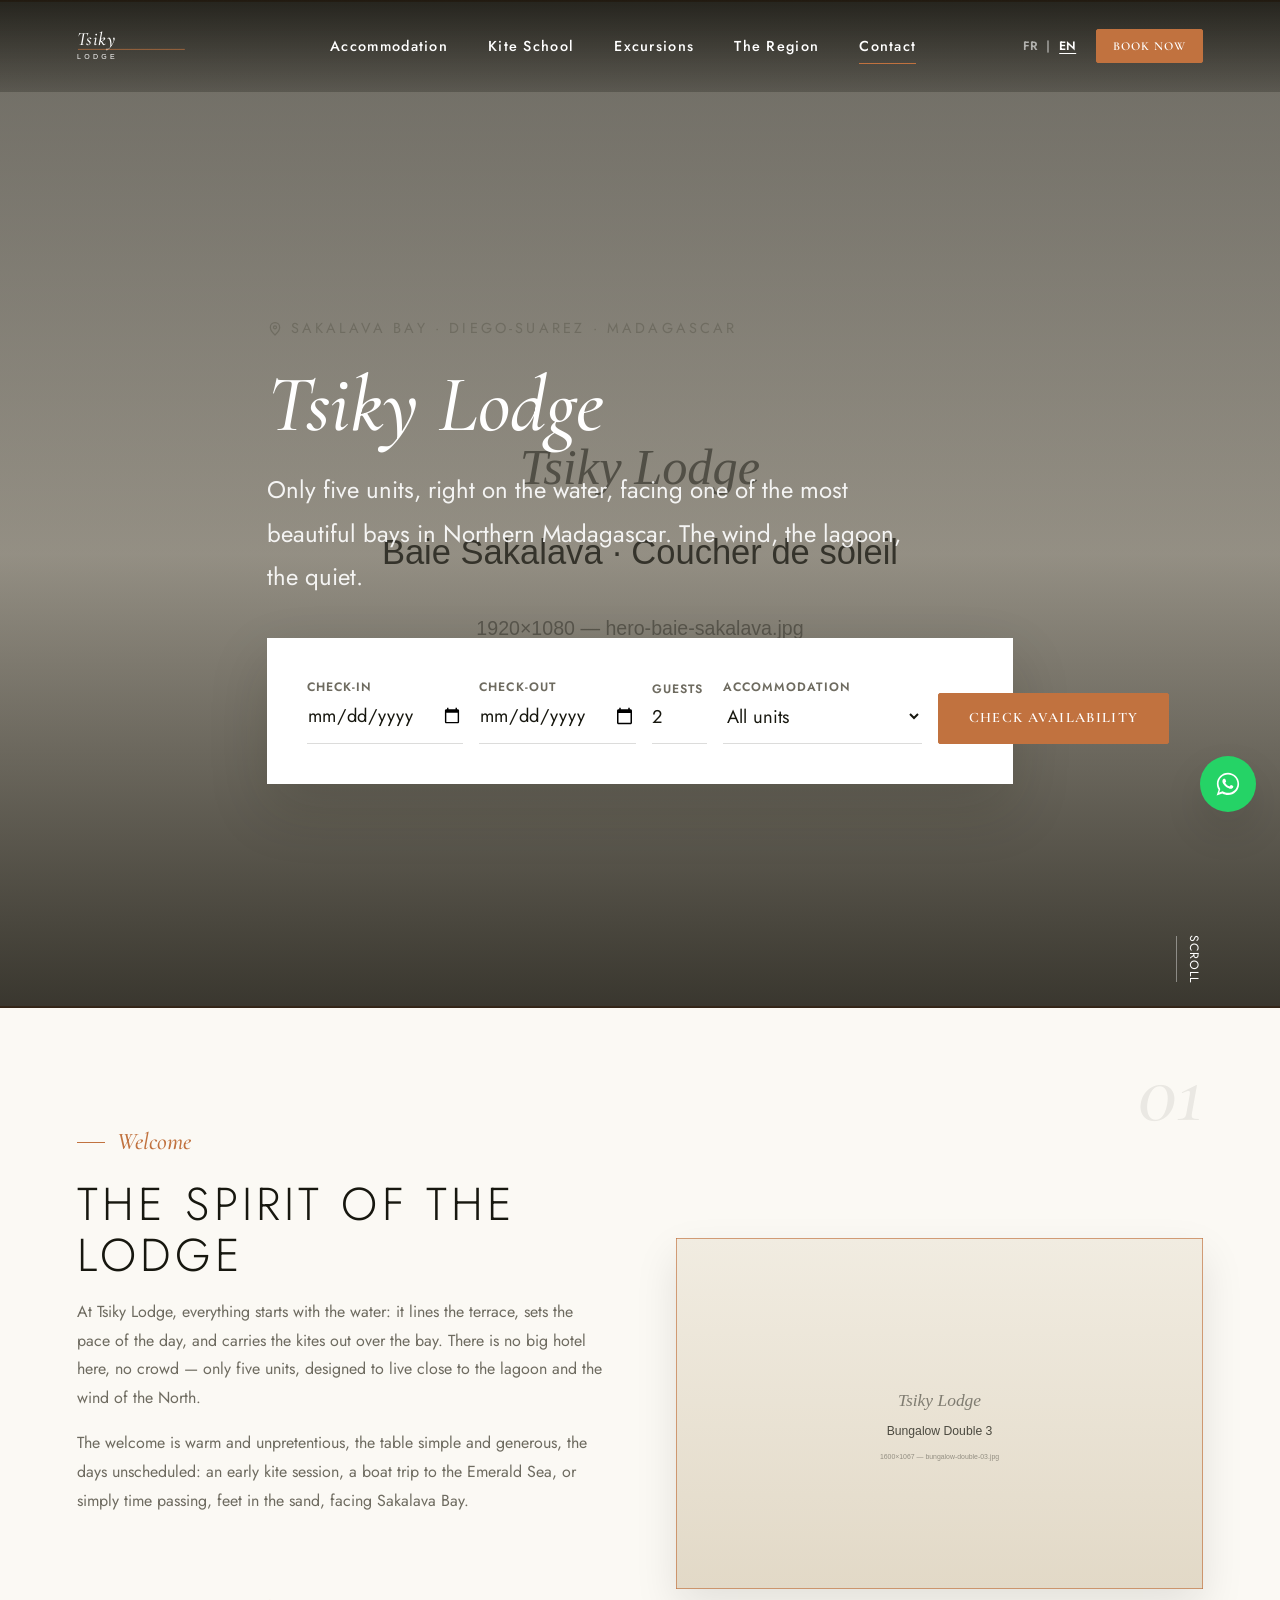
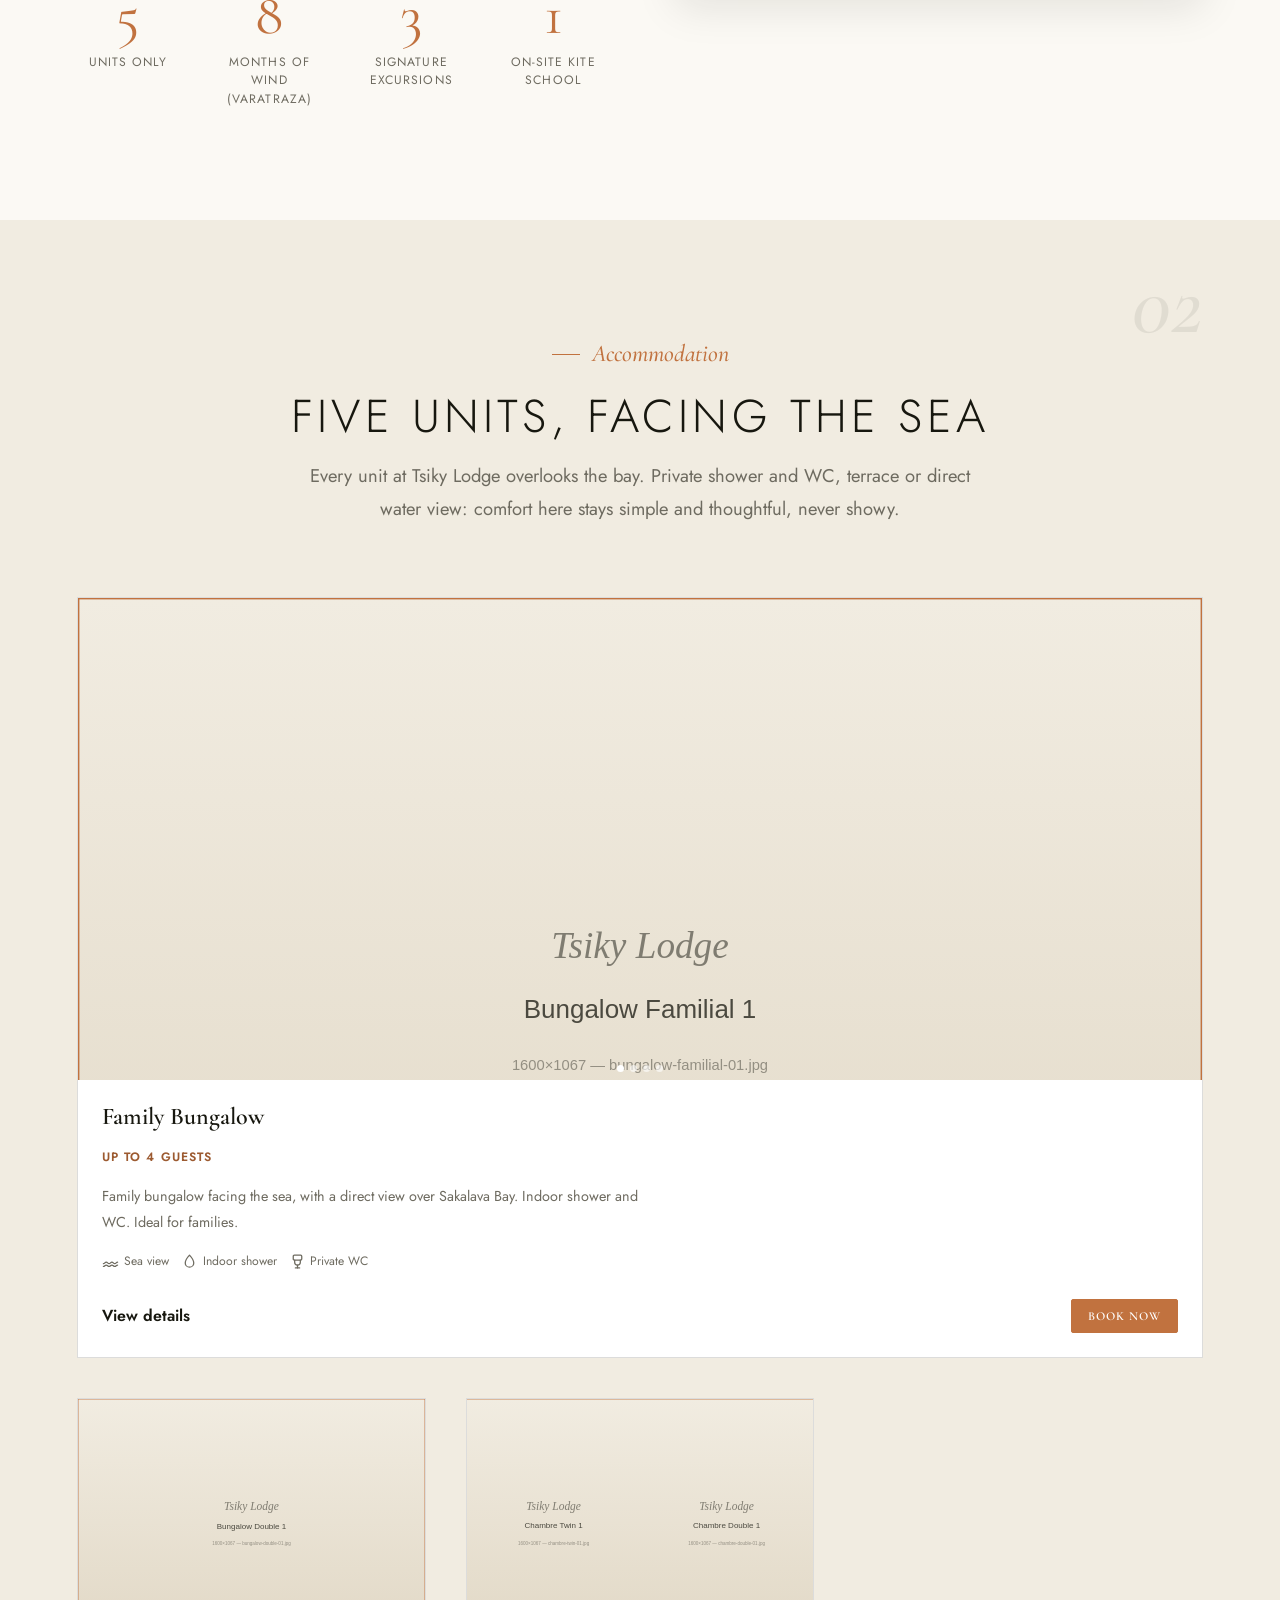
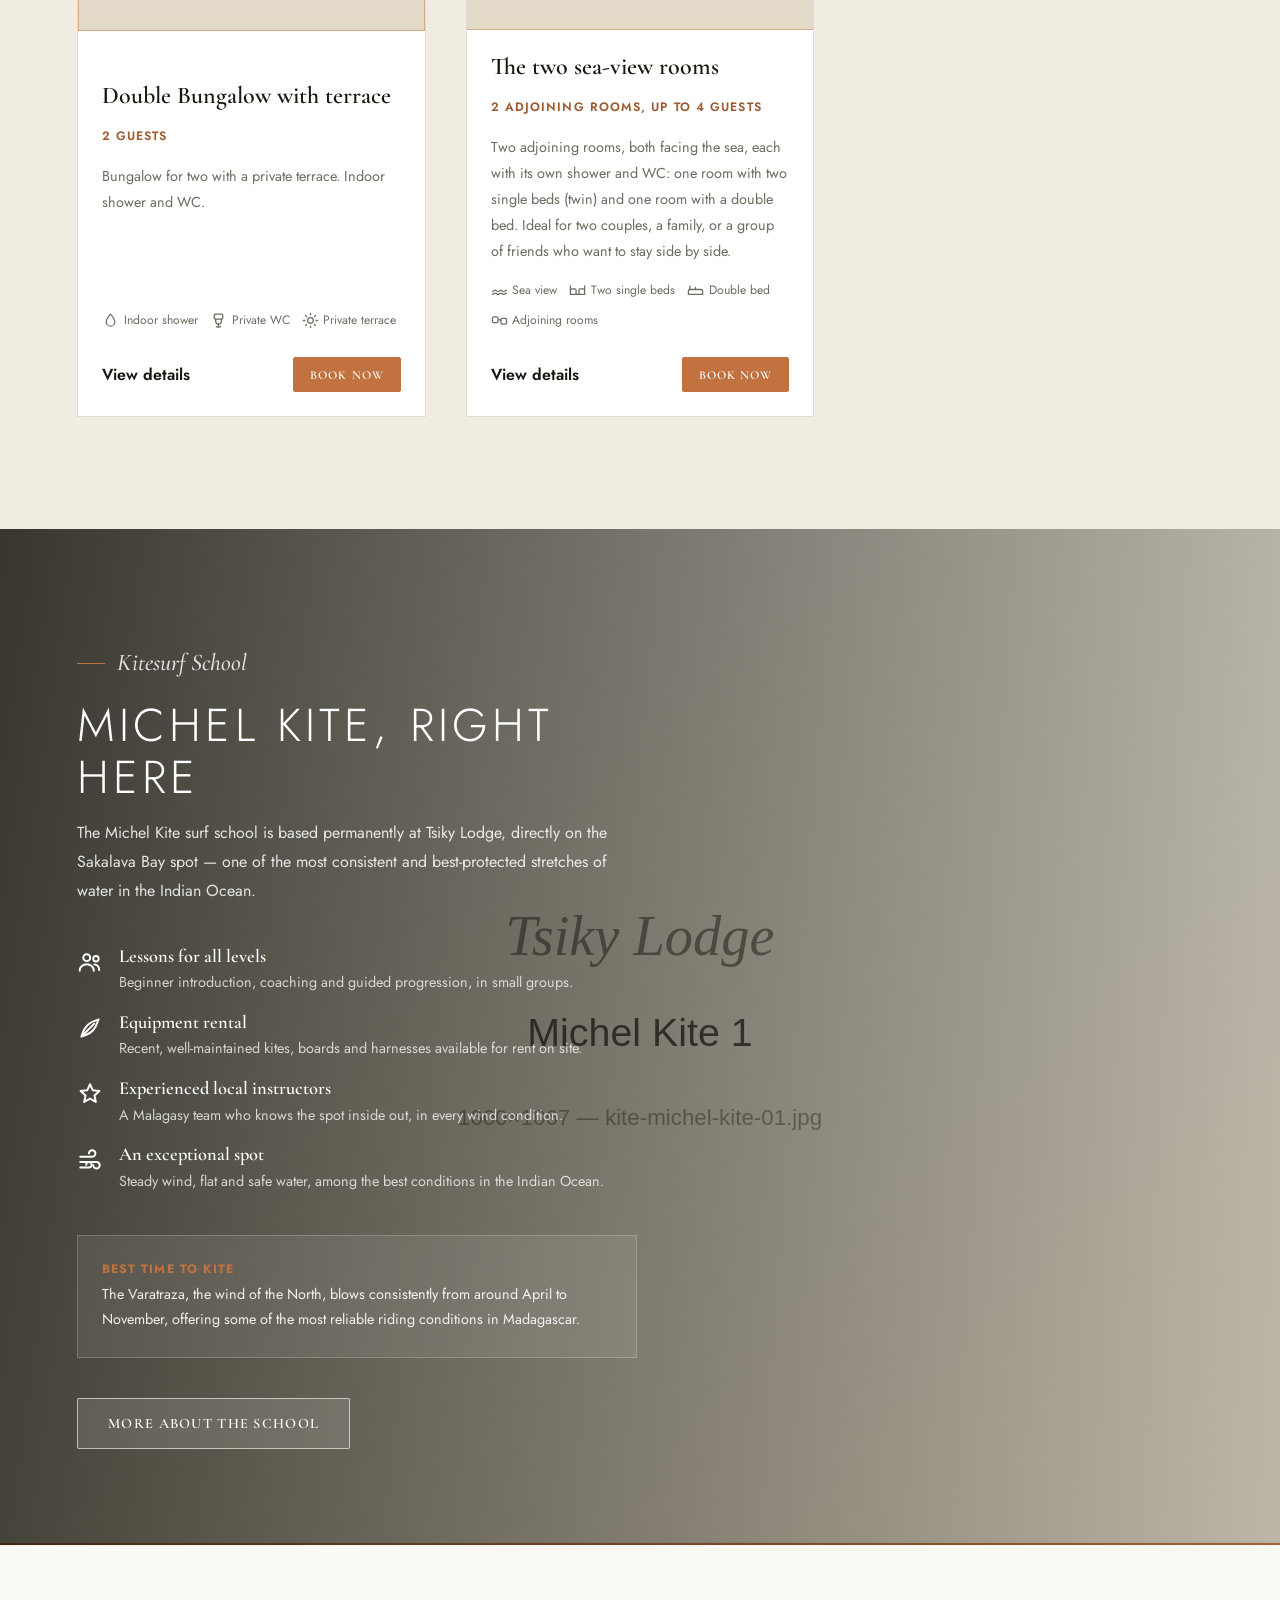
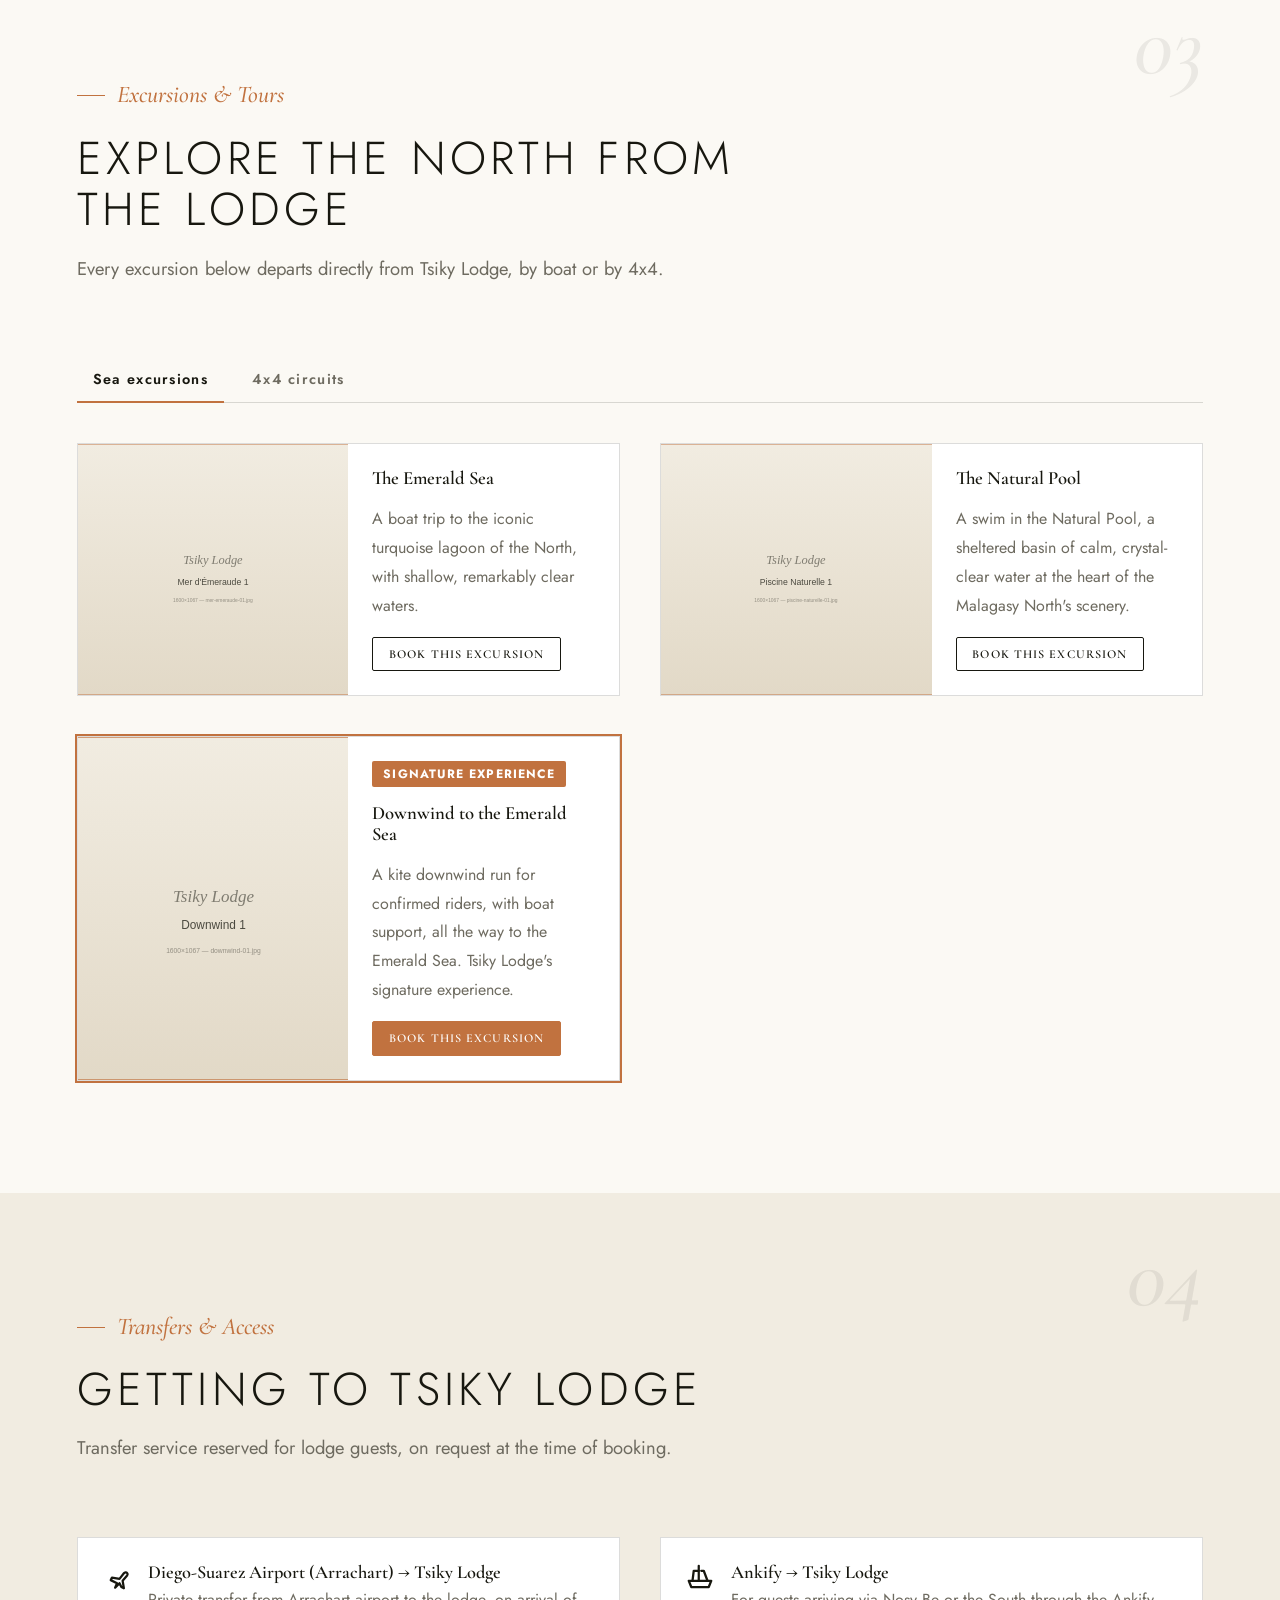
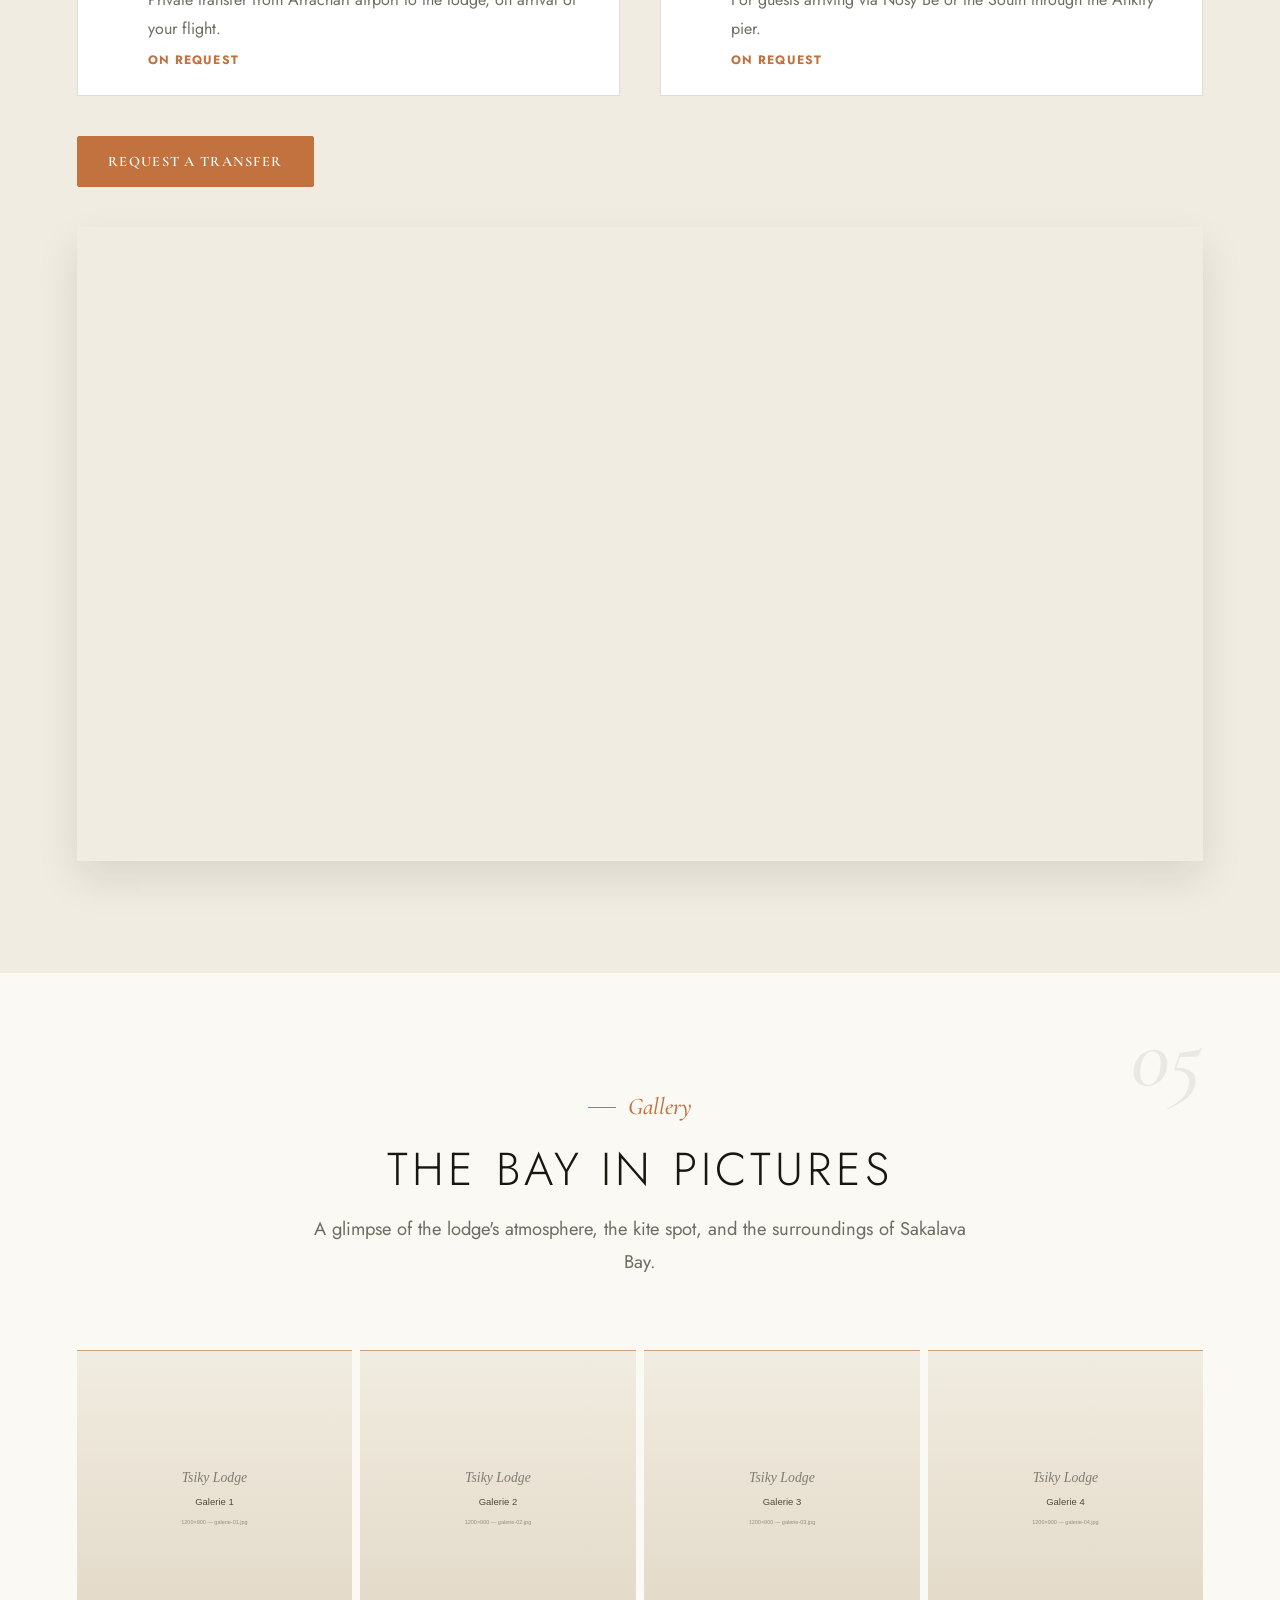
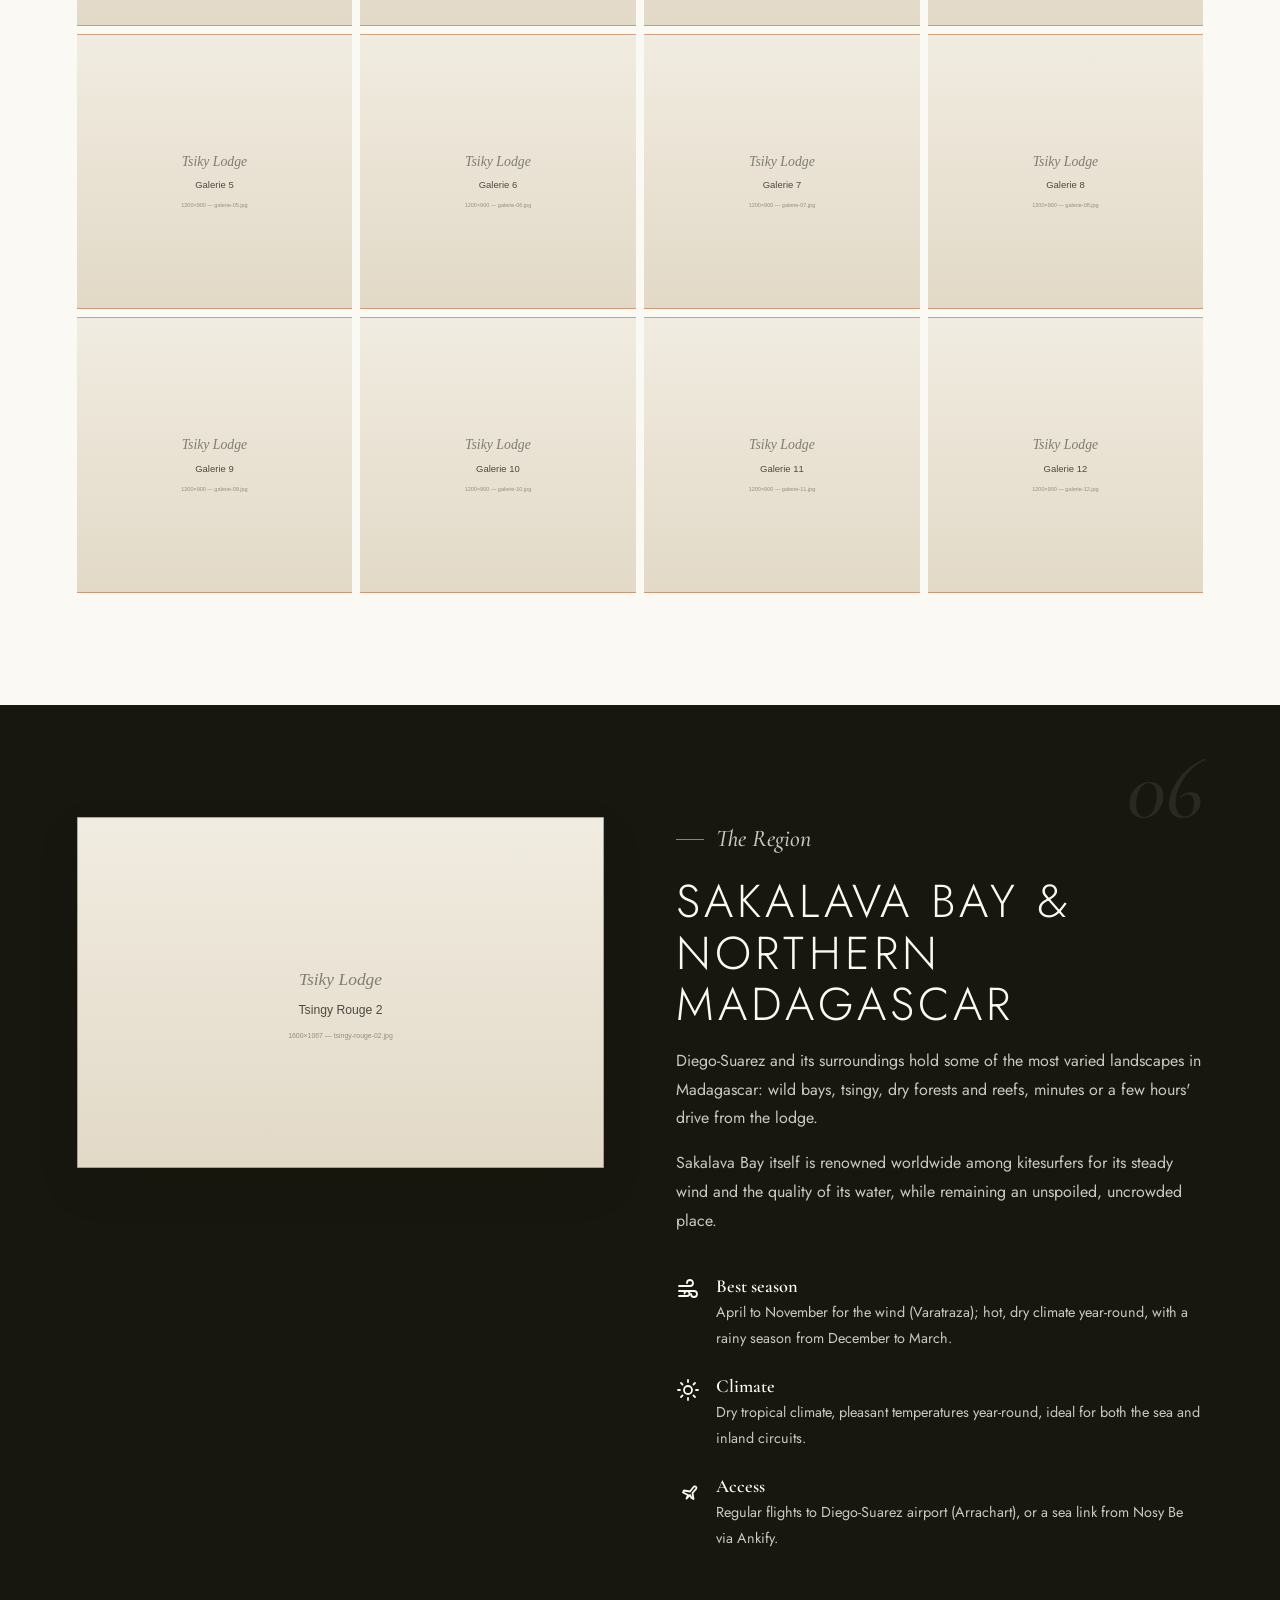
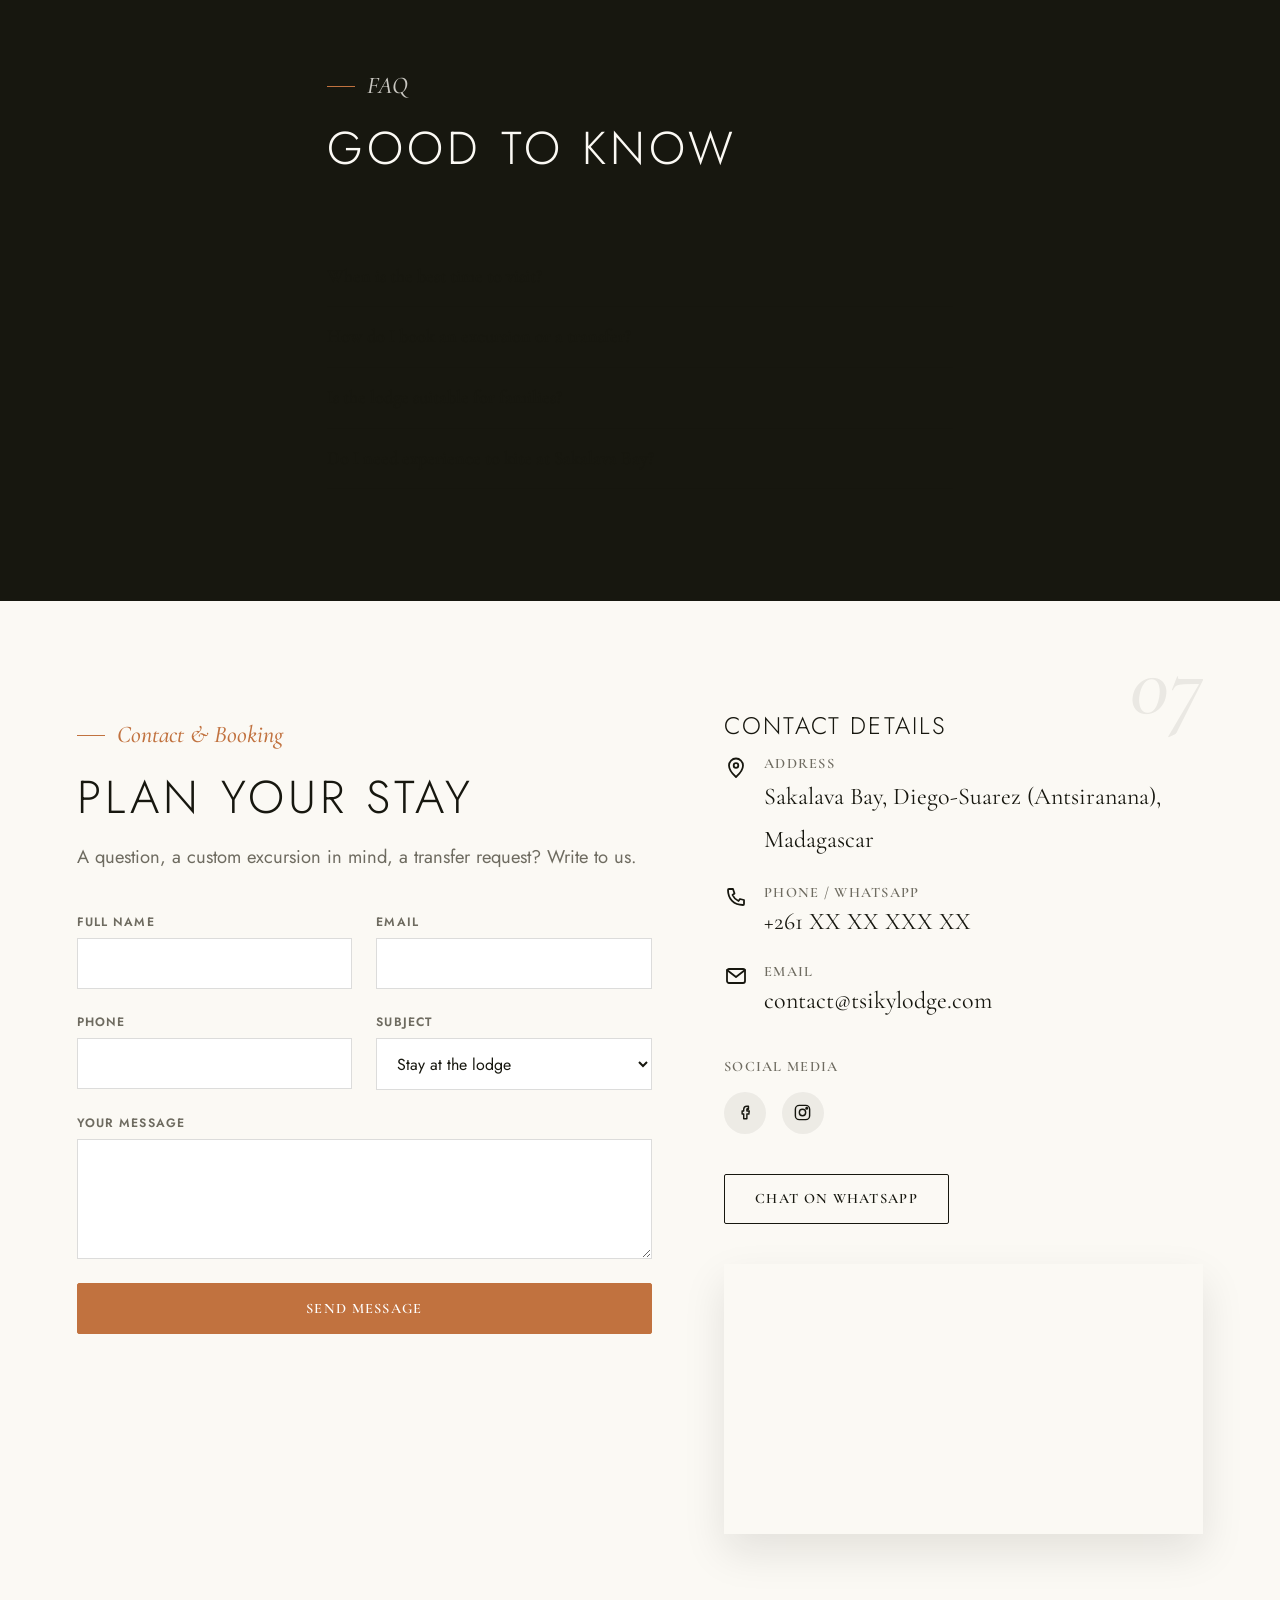
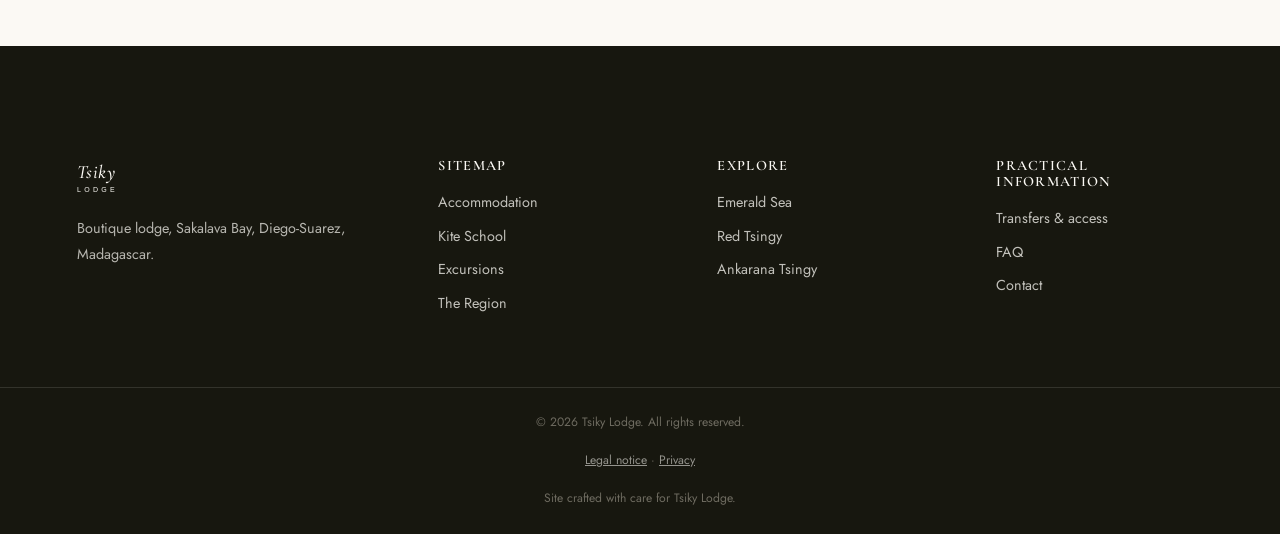
==== index.html @ 4156f008 "feat: site vitrine complet Tsiky Lodge (FR/EN) Site one-page + pages de détail (hébergements, école " ====
<!DOCTYPE html>
<html lang="fr">
<head>
<meta charset="UTF-8">
<meta name="viewport" content="width=device-width, initial-scale=1.0">
<title data-i18n="meta.title.home">Tsiky Lodge — Lodge de charme, Baie Sakalava, Diego-Suarez</title>
<meta name="description" content="Tsiky Lodge, 5 unités seulement, pieds dans l'eau face à la Baie Sakalava, Diego-Suarez." data-i18n-attr="content:meta.description.home">
<link rel="canonical" href="https://www.tsikylodge.com/index.html">
<link rel="alternate" hreflang="fr" href="https://www.tsikylodge.com/index.html">
<link rel="alternate" hreflang="en" href="https://www.tsikylodge.com/index.html">
<link rel="alternate" hreflang="x-default" href="https://www.tsikylodge.com/index.html">

<!-- Open Graph -->
<meta property="og:type" content="website">
<meta property="og:site_name" content="Tsiky Lodge">
<meta property="og:title" content="Tsiky Lodge — Baie Sakalava, Diego-Suarez" data-i18n-attr="content:meta.title.home">
<meta property="og:description" content="5 unités seulement, pieds dans l'eau, face à la Baie Sakalava." data-i18n-attr="content:meta.description.home">
<meta property="og:image" content="https://www.tsikylodge.com/assets/img/og-image.svg">
<meta property="og:url" content="https://www.tsikylodge.com/index.html">
<meta property="og:locale" content="fr_FR">
<meta property="og:locale:alternate" content="en_US">

<!-- Twitter Card -->
<meta name="twitter:card" content="summary_large_image">
<meta name="twitter:title" content="Tsiky Lodge — Baie Sakalava, Diego-Suarez" data-i18n-attr="content:meta.title.home">
<meta name="twitter:description" content="5 unités seulement, pieds dans l'eau, face à la Baie Sakalava." data-i18n-attr="content:meta.description.home">
<meta name="twitter:image" content="https://www.tsikylodge.com/assets/img/og-image.svg">

<link rel="icon" href="assets/img/logo-tsiky-lodge.svg" type="image/svg+xml">

<link rel="preconnect" href="https://fonts.googleapis.com">
<link rel="preconnect" href="https://fonts.gstatic.com" crossorigin>
<link href="https://fonts.googleapis.com/css2?family=Cormorant+Garamond:ital,wght@0,500;0,600;1,500;1,600https://fonts.googleapis.com/css2?family=Cormorant+Garamond:wght@500;600;700&family=Jost:wght@400;500;600&display=swapfamily=Jost:wght@300;400;500;600https://fonts.googleapis.com/css2?family=Cormorant+Garamond:wght@500;600;700&family=Jost:wght@400;500;600&display=swapdisplay=swap" rel="stylesheet">

<link rel="stylesheet" href="css/reset.css">
<link rel="stylesheet" href="css/variables.css">
<link rel="stylesheet" href="css/main.css">
<link rel="stylesheet" href="css/responsive.css">

<script type="application/ld+json">
{
  "@context": "https://schema.org",
  "@graph": [
    {
      "@type": ["Hotel", "LodgingBusiness"],
      "name": "Tsiky Lodge",
      "description": "Lodge de charme de 5 unités, pieds dans l'eau, face à la Baie Sakalava, Diego-Suarez, Nord de Madagascar.",
      "image": "https://www.tsikylodge.com/assets/img/hero-baie-sakalava.svg",
      "url": "https://www.tsikylodge.com/",
      "telephone": "+261-XX-XX-XXX-XX",
      "priceRange": "€€",
      "address": {
        "@type": "PostalAddress",
        "streetAddress": "Baie Sakalava",
        "addressLocality": "Diego-Suarez (Antsiranana)",
        "addressCountry": "MG"
      },
      "geo": {
        "@type": "GeoCoordinates",
        "latitude": -12.42,
        "longitude": 49.37
      },
      "amenityFeature": [
        { "@type": "LocationFeatureSpecification", "name": "Vue mer directe" },
        { "@type": "LocationFeatureSpecification", "name": "École de kitesurf sur place" },
        { "@type": "LocationFeatureSpecification", "name": "Douche et WC privatifs" },
        { "@type": "LocationFeatureSpecification", "name": "Excursions en mer et circuits 4x4" }
      ],
      "numberOfRooms": 5
    },
    {
      "@type": "TouristAttraction",
      "name": "La Mer d'Émeraude",
      "description": "Lagon turquoise emblématique du Nord de Madagascar, accessible en excursion bateau depuis Tsiky Lodge.",
      "touristType": "Kitesurfers, familles, aventuriers"
    },
    {
      "@type": "TouristAttraction",
      "name": "Le Tsingy Rouge",
      "description": "Formations rocheuses de latérite au Nord de Madagascar, accessible en circuit 4x4 depuis Tsiky Lodge."
    },
    {
      "@type": "TouristAttraction",
      "name": "Les Tsingy de l'Ankarana",
      "description": "Massif karstique et forêts sèches du Nord de Madagascar, accessible en circuit 4x4 depuis Tsiky Lodge."
    }
  ]
}
</script>
</head>
<body>
<a class="skip-link" href="#main-content" data-i18n="nav.skip">Aller au contenu principal</a>

<!-- ============ Sprite d'icônes SVG (réutilisé via <use>) ============ -->
<svg style="display:none" aria-hidden="true">
  <symbol id="icon-pin" viewBox="0 0 24 24" fill="none" stroke="currentColor" stroke-width="1.8" stroke-linecap="round" stroke-linejoin="round"><path d="M12 21s-7-6.2-7-11.5A7 7 0 0 1 19 9.5C19 14.8 12 21 12 21z"/><circle cx="12" cy="9.5" r="2.3"/></symbol>
  <symbol id="icon-wave" viewBox="0 0 24 24" fill="none" stroke="currentColor" stroke-width="1.8" stroke-linecap="round" stroke-linejoin="round"><path d="M2 15c2 0 2-2 4-2s2 2 4 2 2-2 4-2 2 2 4 2 2-2 4-2"/><path d="M2 19c2 0 2-2 4-2s2 2 4 2 2-2 4-2 2 2 4 2 2-2 4-2"/></symbol>
  <symbol id="icon-droplet" viewBox="0 0 24 24" fill="none" stroke="currentColor" stroke-width="1.8" stroke-linecap="round" stroke-linejoin="round"><path d="M12 3s6 6.5 6 11a6 6 0 0 1-12 0c0-4.5 6-11 6-11z"/></symbol>
  <symbol id="icon-wc" viewBox="0 0 24 24" fill="none" stroke="currentColor" stroke-width="1.8" stroke-linecap="round" stroke-linejoin="round"><rect x="6" y="3" width="12" height="7" rx="1.5"/><path d="M8 10v3a4 4 0 0 0 8 0v-3"/><path d="M12 17v4"/><path d="M9 21h6"/></symbol>
  <symbol id="icon-sun" viewBox="0 0 24 24" fill="none" stroke="currentColor" stroke-width="1.8" stroke-linecap="round" stroke-linejoin="round"><circle cx="12" cy="12" r="4"/><path d="M12 2v2M12 20v2M4 12H2M22 12h-2M5 5l1.5 1.5M17.5 17.5L19 19M19 5l-1.5 1.5M6.5 17.5L5 19"/></symbol>
  <symbol id="icon-bed-twin" viewBox="0 0 24 24" fill="none" stroke="currentColor" stroke-width="1.8" stroke-linecap="round" stroke-linejoin="round"><path d="M2 19v-6a2 2 0 0 1 2-2h4a2 2 0 0 1 2 2v6"/><path d="M14 19v-6a2 2 0 0 1 2-2h4a2 2 0 0 1 2 2v6"/><path d="M2 19h20M2 13V7M22 13V7"/></symbol>
  <symbol id="icon-bed-double" viewBox="0 0 24 24" fill="none" stroke="currentColor" stroke-width="1.8" stroke-linecap="round" stroke-linejoin="round"><path d="M2 19v-5a2 2 0 0 1 2-2h16a2 2 0 0 1 2 2v5"/><path d="M4 12V7M2 19h20M12 12V9"/></symbol>
  <symbol id="icon-link" viewBox="0 0 24 24" fill="none" stroke="currentColor" stroke-width="1.8" stroke-linecap="round" stroke-linejoin="round"><rect x="2" y="7" width="8" height="8" rx="2"/><rect x="14" y="9" width="8" height="8" rx="2"/><path d="M10 11h4"/></symbol>
  <symbol id="icon-wind" viewBox="0 0 24 24" fill="none" stroke="currentColor" stroke-width="1.8" stroke-linecap="round" stroke-linejoin="round"><path d="M3 8h11a3 3 0 1 0-3-3"/><path d="M3 13h15a3 3 0 1 1-3 3"/><path d="M3 18h8a2.5 2.5 0 1 0-2.5-2.5"/></symbol>
  <symbol id="icon-board" viewBox="0 0 24 24" fill="none" stroke="currentColor" stroke-width="1.8" stroke-linecap="round" stroke-linejoin="round"><path d="M4 20c4-14 12-14 16-16-2 4-2 12-16 16z"/><path d="M6 18l10-10"/></symbol>
  <symbol id="icon-users" viewBox="0 0 24 24" fill="none" stroke="currentColor" stroke-width="1.8" stroke-linecap="round" stroke-linejoin="round"><circle cx="9" cy="8" r="3.2"/><path d="M2.5 20c0-3.5 3-6 6.5-6s6.5 2.5 6.5 6"/><circle cx="17.5" cy="9" r="2.5"/><path d="M16 14.2c2.6.4 4.5 2.4 4.5 5.3"/></symbol>
  <symbol id="icon-star" viewBox="0 0 24 24" fill="none" stroke="currentColor" stroke-width="1.8" stroke-linejoin="round"><path d="M12 3l2.6 5.6 6.1.6-4.6 4.2 1.3 6-5.4-3.1-5.4 3.1 1.3-6-4.6-4.2 6.1-.6z"/></symbol>
  <symbol id="icon-boat" viewBox="0 0 24 24" fill="none" stroke="currentColor" stroke-width="1.8" stroke-linecap="round" stroke-linejoin="round"><path d="M3 15h18l-2 5H5z"/><path d="M6 15l1-8h4v8M13 7h2l3 8"/><path d="M11 3v4"/></symbol>
  <symbol id="icon-car" viewBox="0 0 24 24" fill="none" stroke="currentColor" stroke-width="1.8" stroke-linecap="round" stroke-linejoin="round"><path d="M3 16V12l2.5-5h13L21 12v4"/><path d="M3 16h18v3a1 1 0 0 1-1 1h-2a1 1 0 0 1-1-1v-1H7v1a1 1 0 0 1-1 1H4a1 1 0 0 1-1-1z"/><circle cx="7.5" cy="16" r="1.5"/><circle cx="16.5" cy="16" r="1.5"/></symbol>
  <symbol id="icon-plane" viewBox="0 0 24 24" fill="none" stroke="currentColor" stroke-width="1.8" stroke-linecap="round" stroke-linejoin="round"><path d="M10.5 20.5L12 17l-5-2.5 1-2 6 1 3.5-4.5c.6-.8 2-.9 2.6-.2.5.5.5 1.3 0 2L16.5 15l1 6-2-1-1.5-3-2.5 2.5z"/></symbol>
  <symbol id="icon-calendar" viewBox="0 0 24 24" fill="none" stroke="currentColor" stroke-width="1.8" stroke-linecap="round" stroke-linejoin="round"><rect x="3" y="5" width="18" height="16" rx="2"/><path d="M3 10h18M8 3v4M16 3v4"/></symbol>
  <symbol id="icon-facebook" viewBox="0 0 24 24" fill="none" stroke="currentColor" stroke-width="1.8" stroke-linecap="round" stroke-linejoin="round"><path d="M15 8h2V4h-2a4 4 0 0 0-4 4v2H9v4h2v6h4v-6h2.5l.5-4H15V8a1 1 0 0 1 1-1z"/></symbol>
  <symbol id="icon-instagram" viewBox="0 0 24 24" fill="none" stroke="currentColor" stroke-width="1.8" stroke-linecap="round" stroke-linejoin="round"><rect x="3" y="3" width="18" height="18" rx="5"/><circle cx="12" cy="12" r="4"/><circle cx="17.3" cy="6.7" r="1"/></symbol>
  <symbol id="icon-mail" viewBox="0 0 24 24" fill="none" stroke="currentColor" stroke-width="1.8" stroke-linecap="round" stroke-linejoin="round"><rect x="3" y="5" width="18" height="14" rx="2"/><path d="M3 6l9 7 9-7"/></symbol>
  <symbol id="icon-phone" viewBox="0 0 24 24" fill="none" stroke="currentColor" stroke-width="1.8" stroke-linecap="round" stroke-linejoin="round"><path d="M5 4h4l1.5 4.5-2 1.5a12 12 0 0 0 6 6l1.5-2L20 15v4a1 1 0 0 1-1 1C10 20 4 14 4 5a1 1 0 0 1 1-1z"/></symbol>
  <symbol id="icon-chevron-left" viewBox="0 0 24 24" fill="none" stroke="currentColor" stroke-width="2" stroke-linecap="round" stroke-linejoin="round"><path d="M15 5l-7 7 7 7"/></symbol>
  <symbol id="icon-chevron-right" viewBox="0 0 24 24" fill="none" stroke="currentColor" stroke-width="2" stroke-linecap="round" stroke-linejoin="round"><path d="M9 5l7 7-7 7"/></symbol>
  <symbol id="icon-close" viewBox="0 0 24 24" fill="none" stroke="currentColor" stroke-width="2" stroke-linecap="round" stroke-linejoin="round"><path d="M6 6l12 12M18 6L6 18"/></symbol>
  <symbol id="icon-whatsapp" viewBox="0 0 32 32"><path d="M16 3C9 3 3.3 8.7 3.3 15.6c0 2.6.7 5 2 7.1L3 29l6.5-2.2c2 1.1 4.2 1.7 6.5 1.7 7 0 12.7-5.7 12.7-12.6C28.7 8.7 23 3 16 3zm0 23.1c-2 0-4-.5-5.7-1.6l-.4-.2-4 1.3 1.3-3.9-.3-.4a10.4 10.4 0 0 1-1.7-5.7C5.2 9.8 10 5 16 5s10.8 4.8 10.8 10.6S22 26.1 16 26.1zm5.9-7.9c-.3-.2-1.9-.9-2.2-1s-.5-.2-.7.2-.8 1-1 1.2-.4.2-.7.1a8.7 8.7 0 0 1-2.6-1.6 9.6 9.6 0 0 1-1.8-2.2c-.2-.3 0-.5.1-.6l.5-.6.3-.5c.1-.2 0-.4 0-.5s-.7-1.7-1-2.3-.5-.5-.7-.5h-.6c-.2 0-.5.1-.8.4a3.5 3.5 0 0 0-1.1 2.6c0 1.5 1.1 3 1.2 3.2s2.2 3.4 5.3 4.6c.7.3 1.3.5 1.7.6.7.2 1.4.2 1.9.1.6-.1 1.9-.8 2.1-1.5s.3-1.4.2-1.5-.3-.2-.6-.3z"/></symbol>
</svg>

<!-- ============ Header ============ -->
<header class="site-header site-header--transparent" data-transparent-hero>
  <div class="container">
    <a href="index.html" class="logo" aria-label="Tsiky Lodge — accueil">
      <svg viewBox="0 0 320 90" role="img" aria-hidden="true"><text x="0" y="42" font-family="'Cormorant Garamond', Georgia, serif" font-size="40" letter-spacing="1" fill="#fff" font-weight="500" font-style="italic">Tsiky</text><text x="0" y="72" font-family="Arial, sans-serif" font-size="15" letter-spacing="7" fill="#C1723F">LODGE</text><line x1="2" y1="52" x2="230" y2="52" stroke="#C1723F" stroke-width="1.5"/></svg>
    </a>

    <nav class="main-nav" aria-label="Navigation principale">
      <ul class="nav-list">
        <li><a class="nav-link" href="#hebergements" data-i18n="nav.accommodations">Hébergements</a></li>
        <li><a class="nav-link" href="#kite" data-i18n="nav.kite">École de kite</a></li>
        <li><a class="nav-link" href="#excursions" data-i18n="nav.excursions">Excursions</a></li>
        <li><a class="nav-link" href="#region" data-i18n="nav.region">La région</a></li>
        <li><a class="nav-link" href="#contact" data-i18n="nav.contact">Contact</a></li>
      </ul>
    </nav>

    <div class="header-actions">
      <div class="lang-switch" role="group" aria-label="Choisir la langue" data-i18n-attr="aria-label:nav.langSwitchLabel">
        <button type="button" data-lang="fr" aria-pressed="true" data-i18n="nav.lang.fr">FR</button>
        <span class="lang-divider" aria-hidden="true">|</span>
        <button type="button" data-lang="en" aria-pressed="false" data-i18n="nav.lang.en">EN</button>
      </div>
      <a class="btn btn-primary btn-sm" href="#hebergements" data-i18n="nav.book">Réserver</a>
      <button class="menu-toggle" aria-expanded="false" aria-controls="mobile-menu" aria-label="Ouvrir le menu" data-i18n-attr="aria-label:nav.openMenu">
        <span></span><span></span><span></span>
      </button>
    </div>
  </div>
</header>

<!-- ============ Menu mobile plein écran ============ -->
<div class="mobile-menu" id="mobile-menu">
  <div class="mobile-menu-top">
    <a href="index.html" class="logo" aria-label="Tsiky Lodge — accueil">
      <svg viewBox="0 0 320 90" role="img" aria-hidden="true"><text x="0" y="42" font-family="'Cormorant Garamond', Georgia, serif" font-size="40" letter-spacing="1" fill="#fff" font-weight="500" font-style="italic">Tsiky</text><text x="0" y="72" font-family="Arial, sans-serif" font-size="15" letter-spacing="7" fill="#C1723F">LODGE</text></svg>
    </a>
    <button class="mobile-menu-close" aria-label="Fermer le menu" data-i18n-attr="aria-label:nav.closeMenu"></button>
  </div>
  <ul class="mobile-nav-list">
    <li><a href="#hebergements" data-i18n="nav.accommodations">Hébergements</a></li>
    <li><a href="#kite" data-i18n="nav.kite">École de kite</a></li>
    <li><a href="#excursions" data-i18n="nav.excursions">Excursions</a></li>
    <li><a href="#region" data-i18n="nav.region">La région</a></li>
    <li><a href="#contact" data-i18n="nav.contact">Contact</a></li>
  </ul>
  <div class="mobile-menu-footer">
    <div class="mobile-lang-switch" role="group" aria-label="Choisir la langue">
      <button type="button" data-lang="fr" aria-pressed="true" data-i18n="nav.lang.fr">FR</button>
      <button type="button" data-lang="en" aria-pressed="false" data-i18n="nav.lang.en">EN</button>
    </div>
    <a class="btn btn-primary" href="#hebergements" data-i18n="nav.book">Réserver</a>
  </div>
</div>

<main id="main-content">

  <!-- ============ 1. Hero ============ -->
  <section class="hero">
    <div class="hero-media">
      <img src="assets/img/hero-baie-sakalava.svg" alt="La Baie Sakalava au coucher du soleil" data-i18n-attr="alt:hero.eyebrow" width="1920" height="1080" fetchpriority="high">
    </div>
    <div class="container hero-content">
      <p class="hero-eyebrow"><svg width="16" height="16" aria-hidden="true"><use href="#icon-pin"></use></svg><span data-i18n="hero.eyebrow">Baie Sakalava · Diego-Suarez · Madagascar</span></p>
      <h1 class="hero-title" data-i18n="hero.title">Tsiky Lodge</h1>
      <p class="hero-subtitle" data-i18n="hero.subtitle">Cinq unités seulement, les pieds dans l'eau, face à l'une des plus belles baies du Nord de Madagascar.</p>

      <form class="booking-bar" data-booking-form aria-label="Barre de réservation">
        <div>
          <div class="booking-field">
            <label for="bk-checkin" data-i18n="booking.checkin">Arrivée</label>
            <input type="date" id="bk-checkin" name="checkin" required>
          </div>
        </div>
        <div>
          <div class="booking-field">
            <label for="bk-checkout" data-i18n="booking.checkout">Départ</label>
            <input type="date" id="bk-checkout" name="checkout" required>
          </div>
        </div>
        <div>
          <div class="booking-field">
            <label for="bk-guests" data-i18n="booking.guests">Voyageurs</label>
            <input type="number" id="bk-guests" name="adults" min="1" max="10" value="2" data-i18n-attr="placeholder:booking.guests.placeholder">
          </div>
        </div>
        <div>
          <div class="booking-field">
            <label for="bk-room" data-i18n="booking.room">Hébergement</label>
            <select id="bk-room" name="room">
              <option value="any" data-i18n="booking.room.any">Toutes les unités</option>
              <option value="familial" data-i18n="booking.room.familial">Bungalow Familial</option>
              <option value="double" data-i18n="booking.room.double">Bungalow Double</option>
              <option value="twin" data-i18n="booking.room.twin">Chambre Twin face à la mer</option>
              <option value="double-sea" data-i18n="booking.room.doubleSea">Chambre Double face à la mer</option>
            </select>
          </div>
        </div>
        <button type="submit" class="btn btn-primary btn-block" data-i18n="booking.submit">Vérifier les disponibilités</button>
      </form>
    </div>
    <div class="hero-scroll-indicator" aria-hidden="true">
      <span data-i18n="hero.scroll">Défiler</span>
      <span class="scroll-line"></span>
    </div>
  </section>

  <!-- ============ 2. Introduction ============ -->
  <section id="intro" aria-labelledby="intro-title">
    <span class="section-number" aria-hidden="true">01</span>
    <div class="container intro-grid">
      <div data-reveal>
        <p class="section-kicker" data-i18n="intro.kicker">Bienvenue</p>
        <h2 class="section-title" id="intro-title" data-i18n="intro.title">L'esprit du lodge</h2>
        <p data-i18n="intro.text1">À Tsiky Lodge, tout commence par l'eau…</p>
        <p data-i18n="intro.text2" style="margin-top: var(--space-sm);">L'accueil est chaleureux et sans façon…</p>

        <div class="stats-row">
          <div class="stat-item" data-reveal>
            <span class="stat-number" data-count-to="5">0</span>
            <span class="stat-label" data-i18n="intro.stat1.label">Unités seulement</span>
          </div>
          <div class="stat-item" data-reveal>
            <span class="stat-number" data-count-to="8">0</span>
            <span class="stat-label" data-i18n="intro.stat2.label">Mois de vent</span>
          </div>
          <div class="stat-item" data-reveal>
            <span class="stat-number" data-count-to="3">0</span>
            <span class="stat-label" data-i18n="intro.stat3.label">Excursions signature</span>
          </div>
          <div class="stat-item" data-reveal>
            <span class="stat-number" data-count-to="1">0</span>
            <span class="stat-label" data-i18n="intro.stat4.label">École de kite sur place</span>
          </div>
        </div>
      </div>
      <div class="intro-media" data-reveal>
        <img src="assets/img/bungalow-double-03.svg" loading="lazy" width="1600" height="1067" alt="Terrasse du lodge face à la Baie Sakalava" data-i18n-attr="alt:intro.imageAlt">
      </div>
    </div>
  </section>

  <!-- ============ 3. Hébergements ============ -->
  <section id="hebergements" class="section-alt" aria-labelledby="accom-title">
    <span class="section-number" aria-hidden="true">02</span>
    <div class="container">
      <div class="section-head section-head--center" data-reveal>
        <p class="section-kicker" data-i18n="accom.kicker">Hébergements</p>
        <h2 class="section-title" id="accom-title" data-i18n="accom.title">Cinq unités, face à la mer</h2>
        <p class="section-lede" style="margin-inline:auto" data-i18n="accom.lede">Chaque hébergement du Tsiky Lodge donne sur la baie.</p>
      </div>

      <div class="accommodation-grid">
        <!-- Bungalow Familial -->
        <article class="accom-card accom-card--feature" data-reveal>
          <div class="accom-card__media" data-carousel>
            <div data-carousel-track>
              <img src="assets/img/bungalow-familial-01.svg" loading="lazy" width="1600" height="1067" alt="Bungalow Familial, vue sur la Baie Sakalava" data-i18n-attr="alt:accom.familial.alt1">
              <img src="assets/img/bungalow-familial-02.svg" loading="lazy" width="1600" height="1067" alt="Intérieur du Bungalow Familial" data-i18n-attr="alt:accom.familial.alt2">
              <img src="assets/img/bungalow-familial-03.svg" loading="lazy" width="1600" height="1067" alt="Salle de douche du Bungalow Familial" data-i18n-attr="alt:accom.familial.alt3">
              <img src="assets/img/bungalow-familial-04.svg" loading="lazy" width="1600" height="1067" alt="Terrasse du Bungalow Familial au coucher du soleil" data-i18n-attr="alt:accom.familial.alt4">
            </div>
            <button class="carousel-nav carousel-nav--prev" aria-label="Photo précédente"><svg width="18" height="18" aria-hidden="true"><use href="#icon-chevron-left"></use></svg></button>
            <button class="carousel-nav carousel-nav--next" aria-label="Photo suivante"><svg width="18" height="18" aria-hidden="true"><use href="#icon-chevron-right"></use></svg></button>
            <div class="carousel-dots"></div>
          </div>
          <div class="accom-card__body">
            <h3 class="accom-card__title" data-i18n="accom.familial.name">Bungalow Familial</h3>
            <p class="accom-card__capacity" data-i18n="accom.familial.capacity">Jusqu'à 4 personnes</p>
            <p class="accom-card__desc" data-i18n="accom.familial.desc">Bungalow familial situé face à la mer…</p>
            <div class="amenity-list">
              <span class="amenity"><svg aria-hidden="true"><use href="#icon-wave"></use></svg><span data-i18n="amenity.seaView">Vue mer</span></span>
              <span class="amenity"><svg aria-hidden="true"><use href="#icon-droplet"></use></svg><span data-i18n="amenity.indoorShower">Douche intérieure</span></span>
              <span class="amenity"><svg aria-hidden="true"><use href="#icon-wc"></use></svg><span data-i18n="amenity.privateWc">WC privatif</span></span>
            </div>
            <div class="accom-card__footer">
              <a href="hebergements.html#familial" class="link-underline" data-i18n="accom.viewBtn">Voir le détail</a>
              <button class="btn btn-primary btn-sm" data-book-room="familial" data-i18n="accom.bookBtn">Réserver</button>
            </div>
          </div>
        </article>

        <!-- Bungalow Double -->
        <article class="accom-card" data-reveal>
          <div class="accom-card__media" data-carousel>
            <div data-carousel-track>
              <img src="assets/img/bungalow-double-01.svg" loading="lazy" width="1600" height="1067" alt="Bungalow Double et sa terrasse privative" data-i18n-attr="alt:accom.double.alt1">
              <img src="assets/img/bungalow-double-02.svg" loading="lazy" width="1600" height="1067" alt="Chambre du Bungalow Double" data-i18n-attr="alt:accom.double.alt2">
              <img src="assets/img/bungalow-double-03.svg" loading="lazy" width="1600" height="1067" alt="Terrasse privative du Bungalow Double" data-i18n-attr="alt:accom.double.alt3">
              <img src="assets/img/bungalow-double-04.svg" loading="lazy" width="1600" height="1067" alt="Vue depuis le Bungalow Double" data-i18n-attr="alt:accom.double.alt4">
            </div>
            <button class="carousel-nav carousel-nav--prev" aria-label="Photo précédente"><svg width="18" height="18" aria-hidden="true"><use href="#icon-chevron-left"></use></svg></button>
            <button class="carousel-nav carousel-nav--next" aria-label="Photo suivante"><svg width="18" height="18" aria-hidden="true"><use href="#icon-chevron-right"></use></svg></button>
            <div class="carousel-dots"></div>
          </div>
          <div class="accom-card__body">
            <h3 class="accom-card__title" data-i18n="accom.double.name">Bungalow Double avec terrasse</h3>
            <p class="accom-card__capacity" data-i18n="accom.double.capacity">2 personnes</p>
            <p class="accom-card__desc" data-i18n="accom.double.desc">Bungalow pour deux personnes avec terrasse privative.</p>
            <div class="amenity-list">
              <span class="amenity"><svg aria-hidden="true"><use href="#icon-droplet"></use></svg><span data-i18n="amenity.indoorShower">Douche intérieure</span></span>
              <span class="amenity"><svg aria-hidden="true"><use href="#icon-wc"></use></svg><span data-i18n="amenity.privateWc">WC privatif</span></span>
              <span class="amenity"><svg aria-hidden="true"><use href="#icon-sun"></use></svg><span data-i18n="amenity.terrace">Terrasse privative</span></span>
            </div>
            <div class="accom-card__footer">
              <a href="hebergements.html#double" class="link-underline" data-i18n="accom.viewBtn">Voir le détail</a>
              <button class="btn btn-primary btn-sm" data-book-room="double" data-i18n="accom.bookBtn">Réserver</button>
            </div>
          </div>
        </article>

        <!-- Deux chambres face à la mer -->
        <article class="accom-card accom-card--twin" data-reveal>
          <div class="accom-card__media">
            <img src="assets/img/chambre-twin-01.svg" loading="lazy" alt="Chambre Twin face à la mer, deux lits séparés" data-i18n-attr="alt:accom.twin.alt1">
            <img src="assets/img/chambre-double-01.svg" loading="lazy" alt="Chambre Double face à la mer, lit double" data-i18n-attr="alt:accom.double2.alt1">
          </div>
          <div class="accom-card__body">
            <h3 class="accom-card__title" data-i18n="accom.twindouble.name">Les deux chambres face à la mer</h3>
            <p class="accom-card__capacity" data-i18n="accom.twindouble.capacity">2 chambres voisines, jusqu'à 4 personnes</p>
            <p class="accom-card__desc" data-i18n="accom.twindouble.desc">Deux chambres côte à côte, toutes deux face à la mer…</p>
            <div class="amenity-list">
              <span class="amenity"><svg aria-hidden="true"><use href="#icon-wave"></use></svg><span data-i18n="amenity.seaView">Vue mer</span></span>
              <span class="amenity"><svg aria-hidden="true"><use href="#icon-bed-twin"></use></svg><span data-i18n="amenity.twinBeds">Deux lits séparés</span></span>
              <span class="amenity"><svg aria-hidden="true"><use href="#icon-bed-double"></use></svg><span data-i18n="amenity.doubleBed">Lit double</span></span>
              <span class="amenity"><svg aria-hidden="true"><use href="#icon-link"></use></svg><span data-i18n="amenity.adjoining">Chambres voisines</span></span>
            </div>
            <div class="accom-card__footer">
              <a href="hebergements.html#twin-double" class="link-underline" data-i18n="accom.viewBtn">Voir le détail</a>
              <button class="btn btn-primary btn-sm" data-book-room="twin" data-i18n="accom.bookBtn">Réserver</button>
            </div>
          </div>
        </article>
      </div>
    </div>
  </section>

  <!-- ============ 4. Michel Kite ============ -->
  <section id="kite" class="kite-section" aria-labelledby="kite-title">
    <div class="kite-bg" data-parallax="0.2">
      <img src="assets/img/kite-michel-kite-01.svg" loading="lazy" width="1600" height="1067" alt="Kitesurfeur sur la Baie Sakalava au coucher du soleil" data-i18n-attr="alt:kite.imageAlt">
    </div>
    <div class="container">
      <div class="kite-content" data-reveal>
        <p class="section-kicker" data-i18n="kite.kicker">École de kitesurf</p>
        <h2 class="section-title" id="kite-title" data-i18n="kite.title">Michel Kite, sur place</h2>
        <p data-i18n="kite.text">L'école de kitesurf Michel Kite est installée à demeure au Tsiky Lodge…</p>

        <div class="kite-features">
          <div class="kite-feature">
            <svg width="26" height="26" aria-hidden="true"><use href="#icon-users"></use></svg>
            <div><h3 data-i18n="kite.feature1.title">Cours pour tous niveaux</h3><p data-i18n="kite.feature1.text">Initiation débutant, perfectionnement…</p></div>
          </div>
          <div class="kite-feature">
            <svg width="26" height="26" aria-hidden="true"><use href="#icon-board"></use></svg>
            <div><h3 data-i18n="kite.feature2.title">Location de matériel</h3><p data-i18n="kite.feature2.text">Kites, planches et harnais récents…</p></div>
          </div>
          <div class="kite-feature">
            <svg width="26" height="26" aria-hidden="true"><use href="#icon-star"></use></svg>
            <div><h3 data-i18n="kite.feature3.title">Moniteurs locaux expérimentés</h3><p data-i18n="kite.feature3.text">Une équipe malgache qui connaît le spot par cœur…</p></div>
          </div>
          <div class="kite-feature">
            <svg width="26" height="26" aria-hidden="true"><use href="#icon-wind"></use></svg>
            <div><h3 data-i18n="kite.feature4.title">Un spot d'exception</h3><p data-i18n="kite.feature4.text">Vent régulier, plan d'eau plat et sécurisé…</p></div>
          </div>
        </div>

        <div class="wind-season-box">
          <strong data-i18n="kite.season.label">Meilleure période pour kiter</strong>
          <p data-i18n="kite.season.text">Le vent du Nord (Varatraza) souffle de façon régulière d'avril à novembre environ…</p>
        </div>

        <a href="kite.html" class="btn btn-ghost-light" data-i18n="kite.cta">En savoir plus sur l'école</a>
      </div>
    </div>
  </section>

  <!-- ============ 5/6. Excursions & circuits 4x4 ============ -->
  <section id="excursions" aria-labelledby="excursions-title">
    <span class="section-number" aria-hidden="true">03</span>
    <div class="container">
      <div class="section-head" data-reveal>
        <p class="section-kicker" data-i18n="excursions.kicker">Excursions & circuits</p>
        <h2 class="section-title" id="excursions-title" data-i18n="excursions.title">Explorer le Nord depuis le lodge</h2>
        <p class="section-lede" data-i18n="excursions.lede">Toutes les excursions ci-dessous partent directement du Tsiky Lodge.</p>
      </div>

      <div data-tabs data-reveal>
        <div class="tabs" role="tablist" aria-label="Catégories d'excursions">
          <button class="tab-btn" role="tab" id="tab-sea" aria-selected="true" aria-controls="panel-sea" tabindex="0" data-i18n="excursions.tab.sea">Excursions en mer</button>
          <button class="tab-btn" role="tab" id="tab-4x4" aria-selected="false" aria-controls="panel-4x4" tabindex="-1" data-i18n="excursions.tab.4x4">Circuits 4x4</button>
        </div>

        <div class="tab-panel is-active" id="panel-sea" role="tabpanel" aria-labelledby="tab-sea">
          <div class="excursion-grid">
            <article class="excursion-card" data-reveal>
              <div class="excursion-card__media">
                <img src="assets/img/mer-emeraude-01.svg" loading="lazy" width="1600" height="1067" alt="Lagon turquoise de la Mer d'Émeraude vu du bateau" data-i18n-attr="alt:excursion.emeraude.alt">
              </div>
              <div class="excursion-card__body">
                <h3 data-i18n="excursion.emeraude.title">La Mer d'Émeraude</h3>
                <p data-i18n="excursion.emeraude.desc">Sortie en mer vers le lagon turquoise emblématique du Nord.</p>
                <button class="btn btn-outline btn-sm" data-book-generic style="align-self:flex-start" data-i18n="excursion.bookBtn">Réserver cette excursion</button>
              </div>
            </article>

            <article class="excursion-card" data-reveal>
              <div class="excursion-card__media">
                <img src="assets/img/piscine-naturelle-01.svg" loading="lazy" width="1600" height="1067" alt="Baignade dans la Piscine Naturelle" data-i18n-attr="alt:excursion.piscine.alt">
              </div>
              <div class="excursion-card__body">
                <h3 data-i18n="excursion.piscine.title">La Piscine Naturelle</h3>
                <p data-i18n="excursion.piscine.desc">Baignade dans la piscine naturelle.</p>
                <button class="btn btn-outline btn-sm" data-book-generic style="align-self:flex-start" data-i18n="excursion.bookBtn">Réserver cette excursion</button>
              </div>
            </article>

            <article class="excursion-card excursion-card--signature" data-reveal>
              <div class="excursion-card__media">
                <img src="assets/img/downwind-01.svg" loading="lazy" width="1600" height="1067" alt="Rider en downwind kite vers la Mer d'Émeraude" data-i18n-attr="alt:excursion.downwind.alt">
              </div>
              <div class="excursion-card__body">
                <span class="badge-signature" data-i18n="excursion.downwind.badge">Expérience signature</span>
                <h3 data-i18n="excursion.downwind.title">Downwind jusqu'à la Mer d'Émeraude</h3>
                <p data-i18n="excursion.downwind.desc">Navigation downwind en kite pour les riders confirmés…</p>
                <button class="btn btn-primary btn-sm" data-book-generic style="align-self:flex-start" data-i18n="excursion.bookBtn">Réserver cette excursion</button>
              </div>
            </article>
          </div>
        </div>

        <div class="tab-panel" id="panel-4x4" role="tabpanel" aria-labelledby="tab-4x4">
          <div class="circuit-grid">
            <article class="circuit-card" data-reveal>
              <img src="assets/img/trois-baies-01.svg" loading="lazy" width="1600" height="1067" alt="Vue aérienne des Trois Baies du Nord de Madagascar" data-i18n-attr="alt:circuit.troisbaies.alt">
              <div class="circuit-card__body">
                <h3 data-i18n="circuit.troisbaies.title">Les Trois Baies</h3>
                <p data-i18n="circuit.troisbaies.desc">Baie des Dunes, Baie des Pigeons et Baie Sakalava.</p>
                <button class="btn btn-outline btn-sm btn-ghost-light" data-book-generic data-i18n="excursion.bookBtn">Réserver cette excursion</button>
              </div>
            </article>
            <article class="circuit-card" data-reveal>
              <img src="assets/img/tsingy-rouge-01.svg" loading="lazy" width="1600" height="1067" alt="Formations rocheuses du Tsingy Rouge" data-i18n-attr="alt:circuit.tsingyrouge.alt">
              <div class="circuit-card__body">
                <h3 data-i18n="circuit.tsingyrouge.title">Le Tsingy Rouge</h3>
                <p data-i18n="circuit.tsingyrouge.desc">Formations rocheuses de latérite sculptées par l'érosion.</p>
                <button class="btn btn-outline btn-sm btn-ghost-light" data-book-generic data-i18n="excursion.bookBtn">Réserver cette excursion</button>
              </div>
            </article>
            <article class="circuit-card" data-reveal>
              <img src="assets/img/tsingy-ankarana-01.svg" loading="lazy" width="1600" height="1067" alt="Massif karstique des Tsingy de l'Ankarana" data-i18n-attr="alt:circuit.ankarana.alt">
              <div class="circuit-card__body">
                <h3 data-i18n="circuit.ankarana.title">Les Tsingy de l'Ankarana</h3>
                <p data-i18n="circuit.ankarana.desc">Le massif karstique de l'Ankarana, ses forêts sèches, ses grottes.</p>
                <button class="btn btn-outline btn-sm btn-ghost-light" data-book-generic data-i18n="excursion.bookBtn">Réserver cette excursion</button>
              </div>
            </article>
          </div>
        </div>
      </div>
    </div>
  </section>

  <!-- ============ 7. Transferts & accès ============ -->
  <section id="transferts" class="section-alt" aria-labelledby="transfer-title">
    <span class="section-number" aria-hidden="true">04</span>
    <div class="container">
      <div class="section-head" data-reveal>
        <p class="section-kicker" data-i18n="transfer.kicker">Transferts & accès</p>
        <h2 class="section-title" id="transfer-title" data-i18n="transfer.title">Rejoindre le Tsiky Lodge</h2>
        <p class="section-lede" data-i18n="transfer.lede">Service de transfert réservé aux clients du lodge.</p>
      </div>

      <div class="transfer-grid">
        <div class="transfer-card" data-reveal>
          <svg aria-hidden="true"><use href="#icon-plane"></use></svg>
          <div>
            <h3 data-i18n="transfer.airport.title">Aéroport de Diego-Suarez (Arrachart) → Tsiky Lodge</h3>
            <p data-i18n="transfer.airport.desc">Transfert privé depuis l'aéroport d'Arrachart jusqu'au lodge.</p>
            <span class="transfer-price" data-i18n="transfer.price">Sur demande</span>
          </div>
        </div>
        <div class="transfer-card" data-reveal>
          <svg aria-hidden="true"><use href="#icon-boat"></use></svg>
          <div>
            <h3 data-i18n="transfer.ankify.title">Ankify → Tsiky Lodge</h3>
            <p data-i18n="transfer.ankify.desc">Pour les clients arrivant par Nosy Be ou le Sud.</p>
            <span class="transfer-price" data-i18n="transfer.price">Sur demande</span>
          </div>
        </div>
      </div>

      <div style="margin-bottom: var(--space-lg)" data-reveal>
        <a href="#contact" class="btn btn-primary" data-i18n="transfer.requestBtn">Demander un transfert</a>
      </div>

      <div class="map-frame" data-reveal>
        <iframe title="Localisation du Tsiky Lodge, Baie Sakalava" data-i18n-attr="title:transfer.mapTitle" loading="lazy" src="https://www.openstreetmap.org/export/embed.html?bbox=49.30%2C-12.48%2C49.44%2C-12.36&layer=mapnik&marker=-12.42%2C49.37" allowfullscreen></iframe>
      </div>
    </div>
  </section>

  <!-- ============ 8. Galerie ============ -->
  <section id="galerie" aria-labelledby="gallery-title">
    <span class="section-number" aria-hidden="true">05</span>
    <div class="container">
      <div class="section-head section-head--center" data-reveal>
        <p class="section-kicker" data-i18n="gallery.kicker">Galerie</p>
        <h2 class="section-title" id="gallery-title" data-i18n="gallery.title">La baie en images</h2>
        <p class="section-lede" style="margin-inline:auto" data-i18n="gallery.lede">Un aperçu de l'ambiance du lodge et des environs.</p>
      </div>

      <div class="gallery-grid">
        <!-- 12 vignettes -->
        <div class="gallery-item" data-reveal><img src="assets/img/galerie-01.svg" loading="lazy" width="1200" height="900" alt="Photo de la galerie Tsiky Lodge 1" data-i18n-attr="alt:gallery.imageAlt"></div>
        <div class="gallery-item" data-reveal><img src="assets/img/galerie-02.svg" loading="lazy" width="1200" height="900" alt="Photo de la galerie Tsiky Lodge 2" data-i18n-attr="alt:gallery.imageAlt"></div>
        <div class="gallery-item" data-reveal><img src="assets/img/galerie-03.svg" loading="lazy" width="1200" height="900" alt="Photo de la galerie Tsiky Lodge 3" data-i18n-attr="alt:gallery.imageAlt"></div>
        <div class="gallery-item" data-reveal><img src="assets/img/galerie-04.svg" loading="lazy" width="1200" height="900" alt="Photo de la galerie Tsiky Lodge 4" data-i18n-attr="alt:gallery.imageAlt"></div>
        <div class="gallery-item" data-reveal><img src="assets/img/galerie-05.svg" loading="lazy" width="1200" height="900" alt="Photo de la galerie Tsiky Lodge 5" data-i18n-attr="alt:gallery.imageAlt"></div>
        <div class="gallery-item" data-reveal><img src="assets/img/galerie-06.svg" loading="lazy" width="1200" height="900" alt="Photo de la galerie Tsiky Lodge 6" data-i18n-attr="alt:gallery.imageAlt"></div>
        <div class="gallery-item" data-reveal><img src="assets/img/galerie-07.svg" loading="lazy" width="1200" height="900" alt="Photo de la galerie Tsiky Lodge 7" data-i18n-attr="alt:gallery.imageAlt"></div>
        <div class="gallery-item" data-reveal><img src="assets/img/galerie-08.svg" loading="lazy" width="1200" height="900" alt="Photo de la galerie Tsiky Lodge 8" data-i18n-attr="alt:gallery.imageAlt"></div>
        <div class="gallery-item" data-reveal><img src="assets/img/galerie-09.svg" loading="lazy" width="1200" height="900" alt="Photo de la galerie Tsiky Lodge 9" data-i18n-attr="alt:gallery.imageAlt"></div>
        <div class="gallery-item" data-reveal><img src="assets/img/galerie-10.svg" loading="lazy" width="1200" height="900" alt="Photo de la galerie Tsiky Lodge 10" data-i18n-attr="alt:gallery.imageAlt"></div>
        <div class="gallery-item" data-reveal><img src="assets/img/galerie-11.svg" loading="lazy" width="1200" height="900" alt="Photo de la galerie Tsiky Lodge 11" data-i18n-attr="alt:gallery.imageAlt"></div>
        <div class="gallery-item" data-reveal><img src="assets/img/galerie-12.svg" loading="lazy" width="1200" height="900" alt="Photo de la galerie Tsiky Lodge 12" data-i18n-attr="alt:gallery.imageAlt"></div>
      </div>
    </div>

    <div class="lightbox" aria-hidden="true" role="dialog" aria-modal="true" aria-label="Galerie photo en plein écran">
      <button class="lightbox-close" aria-label="Fermer" data-i18n-attr="aria-label:gallery.lightbox.close"><svg width="20" height="20" aria-hidden="true"><use href="#icon-close"></use></svg></button>
      <button class="lightbox-prev" aria-label="Image précédente" data-i18n-attr="aria-label:gallery.lightbox.prev"><svg width="22" height="22" aria-hidden="true"><use href="#icon-chevron-left"></use></svg></button>
      <figure class="lightbox-figure">
        <img src="" alt="">
      </figure>
      <button class="lightbox-next" aria-label="Image suivante" data-i18n-attr="aria-label:gallery.lightbox.next"><svg width="22" height="22" aria-hidden="true"><use href="#icon-chevron-right"></use></svg></button>
      <p class="lightbox-counter">1 / 12</p>
    </div>
  </section>

  <!-- ============ 9. Région ============ -->
  <section id="region" class="section-dark" aria-labelledby="region-title">
    <span class="section-number" aria-hidden="true">06</span>
    <div class="container region-grid">
      <div data-reveal>
        <img src="assets/img/tsingy-rouge-02.svg" loading="lazy" width="1600" height="1067" alt="Paysage côtier du Nord de Madagascar près de la Baie Sakalava" data-i18n-attr="alt:region.imageAlt" style="border-radius: var(--radius-lg); box-shadow: var(--shadow-md);">
      </div>
      <div data-reveal>
        <p class="section-kicker" data-i18n="region.kicker">La région</p>
        <h2 class="section-title" id="region-title" data-i18n="region.title">Baie Sakalava & le Nord de Madagascar</h2>
        <p data-i18n="region.text1">Diego-Suarez et sa région comptent parmi les paysages les plus variés de Madagascar…</p>
        <p style="margin-top:var(--space-sm)" data-i18n="region.text2">La Baie Sakalava elle-même est un site mondialement reconnu…</p>

        <div class="region-facts">
          <div class="region-fact">
            <svg aria-hidden="true"><use href="#icon-wind"></use></svg>
            <div><h3 data-i18n="region.fact1.title">Meilleure saison</h3><p data-i18n="region.fact1.text">D'avril à novembre pour le vent (Varatraza).</p></div>
          </div>
          <div class="region-fact">
            <svg aria-hidden="true"><use href="#icon-sun"></use></svg>
            <div><h3 data-i18n="region.fact2.title">Climat</h3><p data-i18n="region.fact2.text">Tropical sec, températures agréables toute l'année.</p></div>
          </div>
          <div class="region-fact">
            <svg aria-hidden="true"><use href="#icon-plane"></use></svg>
            <div><h3 data-i18n="region.fact3.title">Accès</h3><p data-i18n="region.fact3.text">Vols réguliers vers l'aéroport de Diego-Suarez.</p></div>
          </div>
        </div>
      </div>
    </div>

    <div class="container" style="margin-top: var(--space-2xl); max-width: var(--container-narrow);">
      <div class="section-head" data-reveal>
        <p class="section-kicker" data-i18n="faq.kicker">Questions fréquentes</p>
        <h2 class="section-title" data-i18n="faq.title">Bon à savoir</h2>
      </div>
      <div data-reveal>
        <div class="accordion-item">
          <button class="accordion-trigger" aria-expanded="false" aria-controls="faq-1" data-i18n="faq.q1">Quelle est la meilleure période pour venir ?</button>
          <div class="accordion-panel" id="faq-1"><p data-i18n="faq.a1">Pour le kitesurf, la saison du vent du Nord s'étend d'avril à novembre.</p></div>
        </div>
        <div class="accordion-item">
          <button class="accordion-trigger" aria-expanded="false" aria-controls="faq-2" data-i18n="faq.q2">Comment réserver une excursion ou un transfert ?</button>
          <div class="accordion-panel" id="faq-2"><p data-i18n="faq.a2">Via le formulaire de contact, par WhatsApp ou par email.</p></div>
        </div>
        <div class="accordion-item">
          <button class="accordion-trigger" aria-expanded="false" aria-controls="faq-3" data-i18n="faq.q3">Le lodge convient-il aux familles ?</button>
          <div class="accordion-panel" id="faq-3"><p data-i18n="faq.a3">Oui, le Bungalow Familial et les deux chambres voisines sont adaptés.</p></div>
        </div>
        <div class="accordion-item">
          <button class="accordion-trigger" aria-expanded="false" aria-controls="faq-4" data-i18n="faq.q4">Faut-il être expérimenté pour kiter à Baie Sakalava ?</button>
          <div class="accordion-panel" id="faq-4"><p data-i18n="faq.a4">Non, Michel Kite accueille débutants et riders confirmés.</p></div>
        </div>
      </div>
    </div>
  </section>

  <!-- ============ 10. Contact & réservation ============ -->
  <section id="contact" aria-labelledby="contact-title">
    <span class="section-number" aria-hidden="true">07</span>
    <div class="container contact-grid">
      <div data-reveal>
        <p class="section-kicker" data-i18n="contact.kicker">Contact & réservation</p>
        <h2 class="section-title" id="contact-title" data-i18n="contact.title">Préparer votre séjour</h2>
        <p class="section-lede" data-i18n="contact.lede">Une question, une envie d'excursion sur mesure ? Écrivez-nous.</p>

        <form class="contact-form" action="https://formspree.io/f/REMPLACER-PAR-ID-FORMSPREE" method="POST" style="margin-top: var(--space-lg);">
          <!-- TODO client : remplacer par votre endpoint Formspree, ou action="mailto:contact@tsikylodge.com" -->
          <div class="form-row">
            <div class="form-group">
              <label for="ct-name" data-i18n="contact.form.name">Nom complet</label>
              <input type="text" id="ct-name" name="name" required>
            </div>
            <div class="form-group">
              <label for="ct-email" data-i18n="contact.form.email">Email</label>
              <input type="email" id="ct-email" name="email" required>
            </div>
          </div>
          <div class="form-row">
            <div class="form-group">
              <label for="ct-phone" data-i18n="contact.form.phone">Téléphone</label>
              <input type="tel" id="ct-phone" name="phone">
            </div>
            <div class="form-group">
              <label for="ct-subject" data-i18n="contact.form.subject">Objet</label>
              <select id="ct-subject" name="subject">
                <option value="stay" data-i18n="contact.form.subject.stay">Séjour au lodge</option>
                <option value="excursion" data-i18n="contact.form.subject.excursion">Excursion</option>
                <option value="transfer" data-i18n="contact.form.subject.transfer">Transfert</option>
                <option value="other" data-i18n="contact.form.subject.other">Autre demande</option>
              </select>
            </div>
          </div>
          <div class="form-group">
            <label for="ct-message" data-i18n="contact.form.message">Votre message</label>
            <textarea id="ct-message" name="message" required></textarea>
          </div>
          <button type="submit" class="btn btn-primary" data-i18n="contact.form.submit">Envoyer le message</button>
        </form>
      </div>

      <div data-reveal>
        <h3 class="section-title" style="font-size: var(--fs-lg)" data-i18n="contact.info.title">Coordonnées</h3>
        <div class="contact-info-list">
          <div class="contact-info-item">
            <svg aria-hidden="true"><use href="#icon-pin"></use></svg>
            <div><h3 data-i18n="contact.info.address.label">Adresse</h3><p data-i18n="contact.info.address.value">Baie Sakalava, Diego-Suarez, Madagascar</p></div>
          </div>
          <div class="contact-info-item">
            <svg aria-hidden="true"><use href="#icon-phone"></use></svg>
            <div><h3 data-i18n="contact.info.phone.label">Téléphone / WhatsApp</h3><a href="tel:+261XXXXXXXXX">+261 XX XX XXX XX</a></div>
          </div>
          <div class="contact-info-item">
            <svg aria-hidden="true"><use href="#icon-mail"></use></svg>
            <div><h3 data-i18n="contact.info.email.label">Email</h3><a href="mailto:contact@tsikylodge.com">contact@tsikylodge.com</a></div>
          </div>
        </div>

        <div style="margin-top: var(--space-lg)">
          <h3 style="font-size: var(--fs-sm); text-transform:uppercase; letter-spacing:var(--ls-wide); color:var(--color-text-muted); margin-bottom:0.4em" data-i18n="contact.info.social.label">Réseaux sociaux</h3>
          <div class="social-links">
            <a href="https://www.facebook.com/" aria-label="Facebook" target="_blank" rel="noopener"><svg aria-hidden="true"><use href="#icon-facebook"></use></svg></a>
            <a href="https://www.instagram.com/" aria-label="Instagram" target="_blank" rel="noopener"><svg aria-hidden="true"><use href="#icon-instagram"></use></svg></a>
          </div>
        </div>

        <a class="btn btn-outline" style="margin-top: var(--space-lg)" href="#" data-whatsapp-link target="_blank" rel="noopener" data-i18n="contact.whatsappBtn">Discuter sur WhatsApp</a>

        <div class="map-frame" style="margin-top: var(--space-lg)">
          <iframe title="Carte de localisation du Tsiky Lodge" data-i18n-attr="title:contact.mapTitle" loading="lazy" src="https://www.openstreetmap.org/export/embed.html?bbox=49.30%2C-12.48%2C49.44%2C-12.36&layer=mapnik&marker=-12.42%2C49.37" allowfullscreen></iframe>
        </div>
      </div>
    </div>
  </section>

</main>

<!-- ============ Footer ============ -->
<footer class="site-footer">
  <div class="container footer-grid">
    <div class="footer-brand">
      <a href="index.html" class="logo" aria-label="Tsiky Lodge">
        <svg viewBox="0 0 320 90" role="img" aria-hidden="true"><text x="0" y="42" font-family="'Cormorant Garamond', Georgia, serif" font-size="40" letter-spacing="1" fill="#FBF9F4" font-weight="500" font-style="italic">Tsiky</text><text x="0" y="72" font-family="Arial, sans-serif" font-size="15" letter-spacing="7" fill="#C1723F">LODGE</text></svg>
      </a>
      <p data-i18n="footer.tagline">Lodge de charme, Baie Sakalava, Diego-Suarez, Madagascar.</p>
    </div>
    <div class="footer-col">
      <h3 data-i18n="footer.sitemap.title">Plan du site</h3>
      <ul>
        <li><a href="#hebergements" data-i18n="nav.accommodations">Hébergements</a></li>
        <li><a href="#kite" data-i18n="nav.kite">École de kite</a></li>
        <li><a href="#excursions" data-i18n="nav.excursions">Excursions</a></li>
        <li><a href="#region" data-i18n="nav.region">La région</a></li>
      </ul>
    </div>
    <div class="footer-col">
      <h3 data-i18n="footer.explore.title">Explorer</h3>
      <ul>
        <li><a href="excursions.html#emeraude" data-i18n="footer.explore.emeraude">Mer d'Émeraude</a></li>
        <li><a href="excursions.html#tsingy-rouge" data-i18n="footer.explore.tsingyRouge">Tsingy Rouge</a></li>
        <li><a href="excursions.html#ankarana" data-i18n="footer.explore.ankarana">Tsingy de l'Ankarana</a></li>
      </ul>
    </div>
    <div class="footer-col">
      <h3 data-i18n="footer.practical.title">Informations pratiques</h3>
      <ul>
        <li><a href="#transferts" data-i18n="footer.practical.transfers">Transferts & accès</a></li>
        <li><a href="#region" data-i18n="footer.practical.faq">Questions fréquentes</a></li>
        <li><a href="contact.html" data-i18n="footer.practical.contact">Contact</a></li>
      </ul>
    </div>
  </div>
  <div class="container footer-bottom">
    <p data-i18n="footer.rights">© 2026 Tsiky Lodge. Tous droits réservés.</p>
    <p><a href="#" data-i18n="footer.legal.mentions">Mentions légales</a> · <a href="#" data-i18n="footer.legal.privacy">Confidentialité</a></p>
    <p data-i18n="footer.credits">Site conçu avec soin pour Tsiky Lodge.</p>
  </div>
</footer>

<!-- ============ Éléments flottants ============ -->
<a class="whatsapp-float" href="#" data-whatsapp-link target="_blank" rel="noopener" aria-label="Contacter Tsiky Lodge sur WhatsApp" data-i18n-attr="aria-label:whatsapp.ariaLabel">
  <svg aria-hidden="true"><use href="#icon-whatsapp"></use></svg>
</a>

<div class="mobile-booking-bar">
  <a class="btn btn-outline" href="#" data-whatsapp-link target="_blank" rel="noopener" aria-label="WhatsApp">
    <svg width="18" height="18" aria-hidden="true"><use href="#icon-phone"></use></svg>
  </a>
  <button class="btn btn-primary" data-book-generic data-i18n="nav.book">Réserver</button>
</div>

<script src="js/i18n.js"></script>
<script src="js/nav.js"></script>
<script src="js/scroll-reveal.js"></script>
<script src="js/gallery.js"></script>
<script src="js/booking.js"></script>
<script src="js/main.js"></script>
</body>
</html>
---- css/variables.css ----
/* ==========================================================================
   TSIKY LODGE — Design tokens
   Direction : lodge de charme minimaliste et éditorial, inspiré des grandes
   maisons (serif italique + sans géométrique capitales, angles droits,
   palette crème / encre / rust / sauge).
   ========================================================================== */

:root {
  /* --- Couleurs --- */
  --color-cream: #FBF9F4;
  --color-cream-deep: #F1ECE1;
  --color-ink: #17170F;
  --color-ink-soft: #3A382F;
  --color-stone: #6E6B60;
  --color-rust: #C1723F;
  --color-rust-deep: #9C5A30;
  --color-sage: #9FBFA8;
  --color-sage-deep: #5F7D68;
  --color-white: #FFFFFF;

  --color-bg: var(--color-cream);
  --color-text: var(--color-ink);
  --color-text-muted: var(--color-stone);
  --color-accent: var(--color-rust);
  --color-accent-warm: var(--color-rust);
  --color-line: rgba(23, 23, 15, 0.15);
  --color-line-light: rgba(255, 255, 255, 0.35);
  --color-overlay-dark: rgba(15, 15, 10, 0.55);
  --color-overlay-darker: rgba(10, 10, 7, 0.72);

  /* Alias de compatibilité (anciens noms encore référencés) */
  --color-sable: var(--color-cream);
  --color-sable-doux: var(--color-cream-deep);
  --color-sable-fonce: var(--color-cream-deep);
  --color-lagon: var(--color-ink);
  --color-lagon-profond: var(--color-ink);
  --color-emeraude: var(--color-rust);
  --color-emeraude-fonce: var(--color-rust-deep);
  --color-terracotta: var(--color-rust);
  --color-terracotta-fonce: var(--color-rust-deep);
  --color-blanc: var(--color-white);
  --color-noir-doux: var(--color-ink);

  /* --- Typographie --- */
  --font-serif: "Cormorant Garamond", Georgia, serif;
  --font-sans: "Jost", "Work Sans", -apple-system, sans-serif;

  --fs-xs: 0.76rem;
  --fs-sm: 0.9rem;
  --fs-base: 1rem;
  --fs-md: 1.15rem;
  --fs-lg: 1.5rem;
  --fs-xl: 2rem;
  --fs-2xl: 2.8rem;
  --fs-3xl: 3.6rem;
  --fs-4xl: 5rem;

  --lh-tight: 1.12;
  --lh-normal: 1.5;
  --lh-loose: 1.8;

  --ls-caps: 0.22em;
  --ls-wide: 0.09em;

  /* --- Espacements --- */
  --space-3xs: 0.25rem;
  --space-2xs: 0.5rem;
  --space-xs: 0.75rem;
  --space-sm: 1rem;
  --space-md: 1.5rem;
  --space-lg: 2.5rem;
  --space-xl: 4.5rem;
  --space-2xl: 7rem;
  --space-3xl: 10rem;

  --container-max: 1280px;
  --container-narrow: 780px;
  --gutter: clamp(1.25rem, 6vw, 5rem);

  /* --- Bordures / rayons : angles droits, esprit architectural --- */
  --radius-sm: 0px;
  --radius-md: 0px;
  --radius-lg: 0px;
  --radius-pill: 2px;
  --border-hairline: 1px solid var(--color-line);

  /* --- Ombres : quasi absentes, on préfère les bordures fines --- */
  --shadow-sm: 0 1px 0 rgba(23, 23, 15, 0.06);
  --shadow-md: 0 18px 40px rgba(23, 23, 15, 0.10);
  --shadow-lg: 0 24px 60px rgba(23, 23, 15, 0.16);

  /* --- Transitions --- */
  --ease-standard: cubic-bezier(0.4, 0, 0.2, 1);
  --ease-out-soft: cubic-bezier(0.16, 1, 0.3, 1);
  --dur-fast: 220ms;
  --dur-base: 450ms;
  --dur-slow: 800ms;

  /* --- Z-index --- */
  --z-header: 100;
  --z-mobile-menu: 200;
  --z-booking-bar: 90;
  --z-whatsapp: 80;
  --z-lightbox: 300;

  --header-height: 92px;
  --header-height-scrolled: 66px;
}

@media (prefers-reduced-motion: reduce) {
  :root {
    --dur-fast: 1ms;
    --dur-base: 1ms;
    --dur-slow: 1ms;
  }
}
---- css/main.css ----
/* ==========================================================================
   TSIKY LODGE — Feuille de style principale
   Sommaire :
   1. Base & typographie
   2. Utilitaires / layout
   3. Boutons & composants communs
   4. Header & navigation
   5. Menu mobile
   6. Hero & barre de réservation
   7. Introduction
   8. Hébergements (cartes + carrousel)
   9. Michel Kite
   10. Excursions (onglets)
   11. Circuits 4x4
   12. Transferts & accès
   13. Galerie + lightbox
   14. Région / Baie Sakalava
   15. Contact
   16. Footer
   17. WhatsApp flottant
   18. Animations scroll-reveal
   ========================================================================== */

/* -------------------- 1. Base & typographie -------------------- */

body {
  font-family: var(--font-sans);
  background: var(--color-bg);
  color: var(--color-text);
  font-size: var(--fs-base);
  overflow-x: hidden;
}

h1, h2, h3, h4 {
  font-family: var(--font-serif);
  font-weight: 600;
  line-height: var(--lh-tight);
  color: var(--color-lagon-profond);
}

p {
  line-height: var(--lh-loose);
  color: var(--color-text-muted);
  max-width: 62ch;
}

a {
  transition: color var(--dur-fast) var(--ease-standard);
}

/* -------------------- 2. Utilitaires / layout -------------------- */

.container {
  width: 100%;
  max-width: var(--container-max);
  margin-inline: auto;
  padding-inline: var(--gutter);
}

.container--narrow {
  max-width: var(--container-narrow);
}

main {
  overflow-x: hidden;
}

section {
  position: relative;
  padding-block: var(--space-2xl);
}

.section-alt {
  background: var(--color-sable-doux);
}

.section-dark {
  background: var(--color-lagon-profond);
  color: var(--color-sable);
}

.section-dark p {
  color: rgba(251, 249, 244, 0.78);
}

.section-dark h2, .section-dark h3 {
  color: var(--color-sable);
}

.section-head {
  max-width: 720px;
  margin-bottom: var(--space-xl);
}

.section-head--center {
  margin-inline: auto;
  text-align: center;
}

.section-kicker {
  display: inline-flex;
  align-items: center;
  gap: var(--space-xs);
  font-family: var(--font-serif);
  font-style: italic;
  font-size: var(--fs-lg);
  letter-spacing: normal;
  text-transform: none;
  color: var(--color-rust);
  font-weight: 500;
  margin-bottom: var(--space-sm);
}

.section-kicker::before {
  content: "";
  display: inline-block;
  width: 28px;
  height: 1px;
  background: var(--color-rust);
  transform: translateY(1px);
}

.section-title {
  font-family: var(--font-sans);
  font-weight: 300;
  text-transform: uppercase;
  letter-spacing: var(--ls-wide);
  font-size: clamp(1.7rem, 3.6vw, var(--fs-3xl));
  margin-bottom: var(--space-sm);
}

.section-lede {
  font-size: var(--fs-md);
  max-width: 60ch;
}

.section-number {
  position: absolute;
  top: var(--space-lg);
  right: var(--gutter);
  font-family: var(--font-serif);
  font-style: italic;
  font-size: 5.5rem;
  color: var(--color-ink);
  opacity: 0.07;
  font-weight: 500;
  line-height: 1;
  pointer-events: none;
}

.section-dark .section-number {
  color: var(--color-sable);
  opacity: 0.08;
}

.visually-hidden {
  position: absolute;
  width: 1px; height: 1px;
  padding: 0; margin: -1px;
  overflow: hidden;
  clip: rect(0,0,0,0);
  white-space: nowrap;
  border: 0;
}

.skip-link {
  position: absolute;
  left: var(--space-sm);
  top: -60px;
  background: var(--color-lagon-profond);
  color: var(--color-sable);
  padding: var(--space-xs) var(--space-sm);
  border-radius: var(--radius-sm);
  z-index: 999;
  transition: top var(--dur-fast) var(--ease-standard);
}

.skip-link:focus {
  top: var(--space-sm);
}

/* -------------------- 3. Boutons & composants communs -------------------- */

.btn {
  display: inline-flex;
  align-items: center;
  justify-content: center;
  gap: var(--space-2xs);
  padding: 0.95em 2.1em;
  font-family: var(--font-serif);
  font-size: var(--fs-sm);
  font-weight: 600;
  letter-spacing: var(--ls-wide);
  text-transform: uppercase;
  border-radius: var(--radius-pill);
  border: 1px solid transparent;
  cursor: pointer;
  transition: background var(--dur-fast) var(--ease-standard),
              color var(--dur-fast) var(--ease-standard),
              border-color var(--dur-fast) var(--ease-standard);
  white-space: nowrap;
}

.btn-primary {
  background: var(--color-rust);
  color: var(--color-blanc);
  border-color: var(--color-rust);
}

.btn-primary:hover {
  background: transparent;
  color: var(--color-rust);
}

.btn-outline {
  background: transparent;
  border-color: currentColor;
  color: var(--color-lagon-profond);
}

.btn-outline:hover {
  background: var(--color-lagon-profond);
  color: var(--color-sable);
}

.btn-ghost-light {
  background: rgba(255,255,255,0.12);
  border-color: rgba(255,255,255,0.6);
  color: #fff;
  backdrop-filter: blur(6px);
}

.btn-ghost-light:hover {
  background: #fff;
  color: var(--color-lagon-profond);
}

.btn-sm {
  padding: 0.6em 1.3em;
  font-size: var(--fs-xs);
}

.btn-block {
  width: 100%;
}

.link-underline {
  position: relative;
  display: inline-block;
  color: var(--color-lagon-profond);
  font-weight: 600;
}

.link-underline::after {
  content: "";
  position: absolute;
  left: 0; bottom: -3px;
  width: 100%; height: 1px;
  background: currentColor;
  transform: scaleX(0);
  transform-origin: right;
  transition: transform var(--dur-base) var(--ease-out-soft);
}

.link-underline:hover::after {
  transform: scaleX(1);
  transform-origin: left;
}

.tag-list {
  display: flex;
  flex-wrap: wrap;
  gap: var(--space-xs);
}

.pill {
  display: inline-flex;
  align-items: center;
  gap: 0.4em;
  padding: 0.45em 1em;
  border-radius: var(--radius-pill);
  background: rgba(23, 23, 15, 0.06);
  color: var(--color-lagon-profond);
  font-size: var(--fs-xs);
  font-weight: 500;
}

.pill svg {
  width: 15px;
  height: 15px;
  stroke: var(--color-emeraude);
}

/* Compteurs chiffres clés */
.stats-row {
  display: grid;
  grid-template-columns: repeat(auto-fit, minmax(140px, 1fr));
  gap: var(--space-lg);
  margin-top: var(--space-xl);
}

.stat-item {
  text-align: center;
}

.stat-number {
  font-family: var(--font-serif);
  font-size: var(--fs-3xl);
  color: var(--color-terracotta);
  display: block;
  line-height: 1;
}

.stat-label {
  font-size: var(--fs-xs);
  letter-spacing: var(--ls-wide);
  text-transform: uppercase;
  color: var(--color-text-muted);
  margin-top: var(--space-2xs);
  display: block;
}

.section-dark .stat-label {
  color: rgba(251,249,244,0.7);
}

/* -------------------- 4. Header & navigation -------------------- */

.site-header {
  position: fixed;
  top: 0; left: 0; right: 0;
  z-index: var(--z-header);
  height: var(--header-height);
  display: flex;
  align-items: center;
  transition: height var(--dur-base) var(--ease-standard),
              background var(--dur-base) var(--ease-standard),
              box-shadow var(--dur-base) var(--ease-standard);
}

.site-header .container {
  display: flex;
  align-items: center;
  justify-content: space-between;
  gap: var(--space-md);
}

.site-header--transparent {
  background: linear-gradient(to bottom, rgba(20,19,13,0.8), rgba(20,19,13,0.25));
}

.site-header--transparent .logo svg text {
  fill: #fff;
}

.site-header--transparent .nav-link,
.site-header--transparent .lang-switch button,
.site-header--transparent .menu-toggle {
  color: #fff;
}

.site-header--solid {
  background: rgba(251, 249, 244, 0.94);
  backdrop-filter: blur(10px);
  box-shadow: var(--shadow-sm);
  height: var(--header-height-scrolled);
}

.site-header--solid .logo svg text:first-of-type {
  fill: var(--color-lagon-profond);
}

.site-header--solid .nav-link,
.site-header--solid .menu-toggle {
  color: var(--color-lagon-profond);
}

.logo {
  display: block;
  width: 150px;
  transition: width var(--dur-base) var(--ease-standard);
}

.site-header--solid .logo {
  width: 128px;
}

.main-nav {
  display: none;
}

.nav-list {
  display: flex;
  align-items: center;
  gap: var(--space-lg);
}

.nav-link {
  font-size: var(--fs-sm);
  font-weight: 500;
  letter-spacing: var(--ls-wide);
  color: #fff;
  position: relative;
  padding-block: var(--space-2xs);
}

.nav-link::after {
  content: "";
  position: absolute;
  left: 0; bottom: 0;
  height: 1px; width: 100%;
  background: var(--color-terracotta);
  transform: scaleX(0);
  transition: transform var(--dur-base) var(--ease-out-soft);
}

.nav-link:hover::after,
.nav-link[aria-current="true"]::after {
  transform: scaleX(1);
}

.header-actions {
  display: flex;
  align-items: center;
  gap: var(--space-sm);
}

.lang-switch {
  display: flex;
  align-items: center;
  gap: 0.35em;
  font-size: var(--fs-xs);
  font-weight: 600;
  letter-spacing: var(--ls-wide);
}

.lang-switch button {
  color: #fff;
  opacity: 0.6;
  padding: 0.2em 0.3em;
}

.lang-switch button[aria-pressed="true"] {
  opacity: 1;
  text-decoration: underline;
  text-underline-offset: 3px;
}

.lang-divider {
  opacity: 0.5;
  color: #fff;
}

.site-header--solid .lang-switch button,
.site-header--solid .lang-divider {
  color: var(--color-lagon-profond);
}

.menu-toggle {
  display: inline-flex;
  flex-direction: column;
  justify-content: center;
  gap: 5px;
  width: 34px;
  height: 34px;
  color: #fff;
}

.menu-toggle span {
  display: block;
  width: 100%;
  height: 2px;
  background: currentColor;
  transition: transform var(--dur-base) var(--ease-standard), opacity var(--dur-fast);
}

.menu-toggle[aria-expanded="true"] span:nth-child(1) {
  transform: translateY(7px) rotate(45deg);
}
.menu-toggle[aria-expanded="true"] span:nth-child(2) {
  opacity: 0;
}
.menu-toggle[aria-expanded="true"] span:nth-child(3) {
  transform: translateY(-7px) rotate(-45deg);
}

/* -------------------- 5. Menu mobile plein écran -------------------- */

.mobile-menu {
  position: fixed;
  inset: 0;
  z-index: var(--z-mobile-menu);
  background: var(--color-lagon-profond);
  display: flex;
  flex-direction: column;
  padding: var(--space-lg) var(--gutter);
  transform: translateY(-100%);
  opacity: 0;
  visibility: hidden;
  transition: transform var(--dur-slow) var(--ease-out-soft), opacity var(--dur-slow) var(--ease-out-soft), visibility 0s var(--dur-slow);
}

.mobile-menu.is-open {
  transform: translateY(0);
  opacity: 1;
  visibility: visible;
  transition: transform var(--dur-slow) var(--ease-out-soft), opacity var(--dur-slow) var(--ease-out-soft), visibility 0s;
}

.mobile-menu-top {
  display: flex;
  justify-content: space-between;
  align-items: center;
}

.mobile-menu-top .logo svg text { fill: #fff; }

.mobile-menu-close {
  color: var(--color-sable);
  width: 34px; height: 34px;
  position: relative;
}

.mobile-menu-close::before,
.mobile-menu-close::after {
  content: "";
  position: absolute;
  left: 4px; right: 4px; top: 50%;
  height: 2px;
  background: currentColor;
}

.mobile-menu-close::before { transform: rotate(45deg); }
.mobile-menu-close::after { transform: rotate(-45deg); }

.mobile-nav-list {
  margin-top: var(--space-2xl);
  display: flex;
  flex-direction: column;
  gap: var(--space-md);
}

.mobile-nav-list a {
  font-family: var(--font-serif);
  font-size: var(--fs-2xl);
  color: var(--color-sable);
  opacity: 0;
  transform: translateY(16px);
  transition: opacity var(--dur-slow) var(--ease-out-soft), transform var(--dur-slow) var(--ease-out-soft);
}

.mobile-menu.is-open .mobile-nav-list a {
  opacity: 1;
  transform: translateY(0);
}

.mobile-menu-footer {
  margin-top: auto;
  display: flex;
  flex-direction: column;
  gap: var(--space-md);
  padding-top: var(--space-lg);
  border-top: 1px solid rgba(251,249,244,0.15);
}

.mobile-lang-switch {
  display: flex;
  gap: var(--space-sm);
  font-size: var(--fs-sm);
  color: var(--color-sable);
}

.mobile-lang-switch button {
  opacity: 0.6;
  font-weight: 600;
}

.mobile-lang-switch button[aria-pressed="true"] {
  opacity: 1;
  text-decoration: underline;
}

.mobile-menu-footer .btn {
  align-self: flex-start;
}

body.menu-open {
  overflow: hidden;
}

/* -------------------- 6. Hero & barre de réservation -------------------- */

.hero {
  position: relative;
  min-height: 100svh;
  display: flex;
  align-items: flex-end;
  color: #fff;
  overflow: hidden;
}

.hero-media {
  position: absolute;
  inset: 0;
  z-index: -1;
}

.hero-media img {
  width: 100%;
  height: 100%;
  object-fit: cover;
}

.hero-media::after {
  content: "";
  position: absolute;
  inset: 0;
  background: linear-gradient(to top, rgba(20,19,13,0.82) 0%, rgba(20,19,13,0.4) 45%, rgba(20,19,13,0.6) 100%);
}

.hero-content {
  width: 100%;
  padding-bottom: var(--space-2xl);
  padding-top: calc(var(--header-height) + var(--space-2xl));
}

.hero-eyebrow {
  display: inline-flex;
  align-items: center;
  gap: var(--space-2xs);
  font-size: var(--fs-sm);
  letter-spacing: var(--ls-caps);
  text-transform: uppercase;
  margin-bottom: var(--space-md);
  opacity: 0.95;
}

.hero-eyebrow svg { width: 16px; height: 16px; }

.hero-title {
  font-family: var(--font-serif);
  font-style: italic;
  font-weight: 500;
  font-size: clamp(3rem, 9vw, var(--fs-4xl));
  color: #fff;
  line-height: 0.98;
  margin-bottom: var(--space-md);
}

.hero-subtitle {
  font-size: clamp(1rem, 2vw, var(--fs-lg));
  max-width: 46ch;
  color: rgba(255,255,255,0.9);
  margin-bottom: var(--space-lg);
}

.hero-scroll-indicator {
  position: absolute;
  bottom: var(--space-md);
  right: var(--gutter);
  display: flex;
  flex-direction: column;
  align-items: center;
  gap: var(--space-2xs);
  color: #fff;
  font-size: var(--fs-xs);
  letter-spacing: var(--ls-wide);
  text-transform: uppercase;
  writing-mode: vertical-rl;
}

.hero-scroll-indicator .scroll-line {
  writing-mode: initial;
  width: 1px;
  height: 46px;
  background: rgba(255,255,255,0.4);
  position: relative;
  overflow: hidden;
}

.hero-scroll-indicator .scroll-line::before {
  content: "";
  position: absolute;
  top: -100%; left: 0;
  width: 100%; height: 100%;
  background: #fff;
  animation: scrollDrop 2.2s var(--ease-standard) infinite;
}

@keyframes scrollDrop {
  0% { top: -100%; }
  60% { top: 100%; }
  100% { top: 100%; }
}

/* Barre de réservation */

.booking-bar {
  position: relative;
  z-index: var(--z-booking-bar);
  background: var(--color-blanc);
  border-radius: var(--radius-lg);
  box-shadow: var(--shadow-lg);
  padding: var(--space-md);
  margin-top: var(--space-lg);
  display: grid;
  grid-template-columns: 1fr;
  gap: var(--space-sm);
  color: var(--color-text);
}

.booking-field {
  display: flex;
  flex-direction: column;
  gap: 0.3em;
  border-bottom: var(--border-hairline);
  padding-bottom: var(--space-xs);
}

.booking-field label {
  font-size: var(--fs-xs);
  letter-spacing: var(--ls-wide);
  text-transform: uppercase;
  color: var(--color-text-muted);
  font-weight: 600;
}

.booking-field input,
.booking-field select {
  border: none;
  background: transparent;
  font-size: var(--fs-md);
  color: var(--color-lagon-profond);
  font-family: var(--font-sans);
}

.booking-field input:focus,
.booking-field select:focus {
  outline: none;
}

.booking-bar .btn {
  width: 100%;
}

.booking-bar--sticky {
  position: sticky;
  top: calc(var(--header-height-scrolled) + var(--space-sm));
}

/* Barre d'action fixe mobile */
.mobile-booking-bar {
  position: fixed;
  left: 0; right: 0; bottom: 0;
  z-index: var(--z-booking-bar);
  background: var(--color-blanc);
  box-shadow: 0 -6px 24px rgba(20,19,13,0.15);
  padding: var(--space-xs) var(--gutter);
  display: flex;
  gap: var(--space-sm);
  transform: translateY(100%);
  transition: transform var(--dur-base) var(--ease-out-soft);
}

.mobile-booking-bar.is-visible {
  transform: translateY(0);
}

.mobile-booking-bar .btn {
  flex: 1;
}

/* -------------------- 7. Introduction -------------------- */

.intro-grid {
  display: grid;
  gap: var(--space-xl);
  align-items: center;
}

.intro-media {
  border-radius: var(--radius-lg);
  overflow: hidden;
  box-shadow: var(--shadow-md);
}

.intro-media img {
  transition: transform var(--dur-slow) var(--ease-standard);
}

.intro-media:hover img {
  transform: scale(1.04);
}

/* -------------------- 8. Hébergements -------------------- */

.accommodation-grid {
  display: grid;
  gap: var(--space-lg);
  grid-template-columns: 1fr;
}

.accom-card {
  background: var(--color-blanc);
  border: var(--border-hairline);
  overflow: hidden;
  transition: border-color var(--dur-base) var(--ease-standard);
  display: flex;
  flex-direction: column;
}

.accom-card:hover {
  border-color: var(--color-rust);
}

.accom-card__media {
  position: relative;
  aspect-ratio: 3 / 2;
  overflow: hidden;
}

.accom-card__media img {
  width: 100%;
  height: 100%;
  object-fit: cover;
  transition: transform var(--dur-slow) var(--ease-standard);
}

.accom-card:hover .accom-card__media img {
  transform: scale(1.08);
}

.carousel-nav {
  position: absolute;
  top: 50%;
  transform: translateY(-50%);
  width: 38px; height: 38px;
  border-radius: 50%;
  background: rgba(255,255,255,0.85);
  color: var(--color-lagon-profond);
  display: flex;
  align-items: center;
  justify-content: center;
  opacity: 0;
  transition: opacity var(--dur-fast) var(--ease-standard);
}

.accom-card__media:hover .carousel-nav,
.accom-card__media:focus-within .carousel-nav {
  opacity: 1;
}

.carousel-nav--prev { left: var(--space-2xs); }
.carousel-nav--next { right: var(--space-2xs); }

.carousel-dots {
  position: absolute;
  bottom: var(--space-2xs);
  left: 50%;
  transform: translateX(-50%);
  display: flex;
  gap: 6px;
}

.carousel-dots button {
  width: 7px; height: 7px;
  border-radius: 50%;
  background: rgba(255,255,255,0.6);
}

.carousel-dots button[aria-current="true"] {
  background: #fff;
}

.accom-card__body {
  padding: var(--space-md);
  display: flex;
  flex-direction: column;
  gap: var(--space-sm);
  flex: 1;
}

.accom-card__title {
  font-size: var(--fs-lg);
}

.accom-card__capacity {
  font-size: var(--fs-xs);
  text-transform: uppercase;
  letter-spacing: var(--ls-wide);
  color: var(--color-emeraude-fonce);
  font-weight: 600;
}

.accom-card__desc {
  font-size: var(--fs-sm);
}

.amenity-list {
  display: flex;
  flex-wrap: wrap;
  gap: var(--space-xs);
  margin-top: auto;
}

.amenity {
  display: flex;
  align-items: center;
  gap: 0.4em;
  font-size: var(--fs-xs);
  color: var(--color-text-muted);
}

.amenity svg {
  width: 17px; height: 17px;
  stroke: var(--color-emeraude);
  flex-shrink: 0;
}

.accom-card__footer {
  display: flex;
  align-items: center;
  justify-content: space-between;
  margin-top: var(--space-xs);
  gap: var(--space-sm);
}

/* Double room card (two adjoining rooms) */
.accom-card--twin .accom-card__media {
  display: grid;
  grid-template-columns: 1fr 1fr;
  aspect-ratio: 3/2;
}
.accom-card--twin .accom-card__media img {
  aspect-ratio: unset;
}

/* -------------------- 9. Michel Kite -------------------- */

.kite-section {
  position: relative;
  min-height: 90vh;
  display: flex;
  align-items: center;
  color: #fff;
  overflow: hidden;
}

.kite-bg {
  position: absolute;
  inset: 0;
  z-index: -1;
}

.kite-bg img {
  width: 100%; height: 100%;
  object-fit: cover;
}

.kite-bg::after {
  content: "";
  position: absolute;
  inset: 0;
  background: linear-gradient(100deg, rgba(20,19,13,0.88) 0%, rgba(20,19,13,0.55) 45%, rgba(20,19,13,0.15) 100%);
}

.kite-content {
  max-width: 640px;
}

.kite-content h2 { color: #fff; }
.kite-content p { color: rgba(255,255,255,0.85); }

.kite-features {
  display: grid;
  gap: var(--space-sm);
  margin: var(--space-lg) 0;
}

.kite-feature {
  display: flex;
  gap: var(--space-sm);
  align-items: flex-start;
}

.kite-feature svg {
  width: 26px; height: 26px;
  stroke: var(--color-terracotta);
  flex-shrink: 0;
  margin-top: 0.2em;
}

.kite-feature h3 {
  font-size: var(--fs-md);
  color: #fff;
  margin-bottom: 0.2em;
}

.kite-feature p {
  font-size: var(--fs-sm);
  color: rgba(255,255,255,0.75);
}

.wind-season-box {
  background: rgba(255,255,255,0.08);
  border: 1px solid rgba(255,255,255,0.2);
  border-radius: var(--radius-md);
  padding: var(--space-md);
  margin-bottom: var(--space-lg);
  backdrop-filter: blur(6px);
}

.wind-season-box strong {
  color: var(--color-terracotta);
  display: block;
  font-size: var(--fs-xs);
  letter-spacing: var(--ls-wide);
  text-transform: uppercase;
  margin-bottom: 0.3em;
}

.wind-season-box p {
  color: rgba(255,255,255,0.9);
  font-size: var(--fs-sm);
}

/* -------------------- 10. Excursions (onglets) -------------------- */

.tabs {
  display: flex;
  flex-wrap: wrap;
  gap: var(--space-xs);
  margin-bottom: var(--space-lg);
  border-bottom: var(--border-hairline);
}

.tab-btn {
  padding: var(--space-xs) var(--space-sm);
  font-size: var(--fs-sm);
  font-weight: 600;
  color: var(--color-text-muted);
  position: relative;
  letter-spacing: var(--ls-wide);
}

.tab-btn::after {
  content: "";
  position: absolute;
  bottom: -1px; left: 0; right: 0;
  height: 2px;
  background: var(--color-terracotta);
  transform: scaleX(0);
  transition: transform var(--dur-base) var(--ease-out-soft);
}

.tab-btn[aria-selected="true"] {
  color: var(--color-lagon-profond);
}

.tab-btn[aria-selected="true"]::after {
  transform: scaleX(1);
}

.tab-panel {
  display: none;
}

.tab-panel.is-active {
  display: block;
}

.excursion-grid {
  display: grid;
  gap: var(--space-lg);
  grid-template-columns: 1fr;
}

.excursion-card {
  display: grid;
  grid-template-columns: 1fr;
  overflow: hidden;
  background: var(--color-blanc);
  border: var(--border-hairline);
  transition: border-color var(--dur-base) var(--ease-standard);
}

.excursion-card:hover {
  border-color: var(--color-rust);
}

.excursion-card__media {
  aspect-ratio: 16/10;
  overflow: hidden;
}

.excursion-card__media img {
  width: 100%; height: 100%; object-fit: cover;
  transition: transform var(--dur-slow) var(--ease-standard);
}

.excursion-card:hover .excursion-card__media img {
  transform: scale(1.06);
}

.excursion-card__body {
  padding: var(--space-md);
  display: flex;
  flex-direction: column;
  gap: var(--space-sm);
}

.excursion-card--signature {
  outline: 2px solid var(--color-terracotta);
}

.badge-signature {
  display: inline-flex;
  align-self: flex-start;
  padding: 0.3em 0.9em;
  background: var(--color-terracotta);
  color: #fff;
  border-radius: var(--radius-pill);
  font-size: var(--fs-xs);
  letter-spacing: var(--ls-wide);
  text-transform: uppercase;
  font-weight: 700;
}

/* -------------------- 11. Circuits 4x4 -------------------- */

.circuit-grid {
  display: grid;
  gap: var(--space-lg);
  grid-template-columns: 1fr;
}

.circuit-card {
  position: relative;
  border-radius: var(--radius-lg);
  overflow: hidden;
  aspect-ratio: 4/5;
  color: #fff;
}

.circuit-card img {
  width: 100%; height: 100%; object-fit: cover;
  transition: transform var(--dur-slow) var(--ease-standard);
}

.circuit-card:hover img {
  transform: scale(1.08);
}

.circuit-card::after {
  content: "";
  position: absolute;
  inset: 0;
  background: linear-gradient(to top, rgba(20,19,13,0.85) 10%, rgba(20,19,13,0.05) 60%);
}

.circuit-card__body {
  position: absolute;
  left: 0; right: 0; bottom: 0;
  padding: var(--space-md);
  z-index: 1;
}

.circuit-card__body h3 {
  color: #fff;
  font-size: var(--fs-lg);
  margin-bottom: 0.3em;
}

.circuit-card__body p {
  color: rgba(255,255,255,0.82);
  font-size: var(--fs-sm);
  margin-bottom: var(--space-sm);
}

/* -------------------- 12. Transferts & accès -------------------- */

.transfer-grid {
  display: grid;
  gap: var(--space-lg);
  grid-template-columns: 1fr;
  margin-bottom: var(--space-lg);
}

.transfer-card {
  display: flex;
  gap: var(--space-sm);
  padding: var(--space-md);
  background: var(--color-blanc);
  border: var(--border-hairline);
}

.transfer-card svg {
  width: 30px; height: 30px;
  stroke: var(--color-emeraude);
  flex-shrink: 0;
}

.transfer-card h3 {
  font-size: var(--fs-md);
  margin-bottom: 0.2em;
}

.transfer-price {
  display: inline-block;
  margin-top: var(--space-2xs);
  font-size: var(--fs-xs);
  letter-spacing: var(--ls-wide);
  text-transform: uppercase;
  color: var(--color-terracotta);
  font-weight: 700;
}

.map-frame {
  border-radius: var(--radius-lg);
  overflow: hidden;
  box-shadow: var(--shadow-md);
  aspect-ratio: 16/9;
}

.map-frame iframe {
  width: 100%; height: 100%; border: 0;
}

/* -------------------- 13. Galerie + lightbox -------------------- */

.gallery-grid {
  display: grid;
  grid-template-columns: repeat(2, 1fr);
  gap: var(--space-2xs);
}

.gallery-item {
  position: relative;
  aspect-ratio: 1/1;
  overflow: hidden;
  border-radius: var(--radius-sm);
  cursor: zoom-in;
}

.gallery-item img {
  width: 100%; height: 100%; object-fit: cover;
  transition: transform var(--dur-base) var(--ease-standard);
}

.gallery-item:hover img {
  transform: scale(1.08);
}

.gallery-item::after {
  content: "";
  position: absolute;
  inset: 0;
  background: rgba(20,19,13,0);
  transition: background var(--dur-fast) var(--ease-standard);
}

.gallery-item:hover::after {
  background: rgba(20,19,13,0.15);
}

.lightbox {
  position: fixed;
  inset: 0;
  z-index: var(--z-lightbox);
  background: rgba(10,20,24,0.96);
  display: flex;
  align-items: center;
  justify-content: center;
  opacity: 0;
  visibility: hidden;
  transition: opacity var(--dur-base) var(--ease-standard), visibility 0s var(--dur-base);
}

.lightbox.is-open {
  opacity: 1;
  visibility: visible;
  transition: opacity var(--dur-base) var(--ease-standard), visibility 0s;
}

.lightbox-figure {
  max-width: 90vw;
  max-height: 80vh;
  position: relative;
}

.lightbox-figure img {
  max-width: 90vw;
  max-height: 80vh;
  width: auto;
  border-radius: var(--radius-sm);
}

.lightbox-close,
.lightbox-prev,
.lightbox-next {
  position: absolute;
  color: #fff;
  width: 46px; height: 46px;
  display: flex;
  align-items: center;
  justify-content: center;
  border-radius: 50%;
  background: rgba(255,255,255,0.12);
  transition: background var(--dur-fast);
}

.lightbox-close:hover,
.lightbox-prev:hover,
.lightbox-next:hover {
  background: rgba(255,255,255,0.25);
}

.lightbox-close {
  top: var(--space-md); right: var(--space-md);
}

.lightbox-prev {
  left: var(--space-md); top: 50%; transform: translateY(-50%);
}

.lightbox-next {
  right: var(--space-md); top: 50%; transform: translateY(-50%);
}

.lightbox-counter {
  position: absolute;
  bottom: var(--space-md);
  left: 50%;
  transform: translateX(-50%);
  color: #fff;
  font-size: var(--fs-sm);
  letter-spacing: var(--ls-wide);
}

/* -------------------- 14. Région -------------------- */

.region-grid {
  display: grid;
  gap: var(--space-xl);
}

.region-facts {
  display: grid;
  gap: var(--space-md);
  margin-top: var(--space-lg);
}

.region-fact {
  display: flex;
  gap: var(--space-sm);
  align-items: flex-start;
}

.region-fact svg {
  width: 24px; height: 24px;
  stroke: var(--color-emeraude);
  flex-shrink: 0;
  margin-top: 0.15em;
}

.region-fact h3 {
  font-size: var(--fs-md);
  margin-bottom: 0.2em;
}

.region-fact p {
  font-size: var(--fs-sm);
}

/* FAQ accordion */
.accordion-item {
  border-bottom: var(--border-hairline);
}

.accordion-trigger {
  width: 100%;
  display: flex;
  justify-content: space-between;
  align-items: center;
  padding: var(--space-sm) 0;
  text-align: left;
  font-family: var(--font-serif);
  font-size: var(--fs-md);
  font-weight: 600;
  color: var(--color-lagon-profond);
}

.accordion-trigger .accordion-icon {
  flex-shrink: 0;
  width: 22px; height: 22px;
  position: relative;
  margin-left: var(--space-sm);
}

.accordion-icon::before, .accordion-icon::after {
  content: "";
  position: absolute;
  background: var(--color-terracotta);
  top: 50%; left: 50%;
  transform: translate(-50%, -50%);
}

.accordion-icon::before { width: 100%; height: 2px; }
.accordion-icon::after { width: 2px; height: 100%; transition: transform var(--dur-fast) var(--ease-standard); }

.accordion-trigger[aria-expanded="true"] .accordion-icon::after {
  transform: translate(-50%, -50%) rotate(90deg);
  opacity: 0;
}

.accordion-panel {
  overflow: hidden;
  max-height: 0;
  transition: max-height var(--dur-base) var(--ease-standard);
}

.accordion-panel p {
  padding-bottom: var(--space-md);
  font-size: var(--fs-sm);
}

/* -------------------- 15. Contact -------------------- */

.contact-grid {
  display: grid;
  gap: var(--space-xl);
}

.contact-form {
  display: grid;
  gap: var(--space-md);
}

.form-group {
  display: flex;
  flex-direction: column;
  gap: 0.4em;
}

.form-group label {
  font-size: var(--fs-xs);
  letter-spacing: var(--ls-wide);
  text-transform: uppercase;
  font-weight: 600;
  color: var(--color-text-muted);
}

.form-group input,
.form-group select,
.form-group textarea {
  padding: 0.8em 1em;
  border: var(--border-hairline);
  border-radius: var(--radius-sm);
  background: var(--color-blanc);
  font-family: var(--font-sans);
  font-size: var(--fs-base);
}

.form-group textarea {
  resize: vertical;
  min-height: 120px;
}

.form-group input:focus,
.form-group select:focus,
.form-group textarea:focus {
  border-color: var(--color-emeraude);
}

.form-row {
  display: grid;
  gap: var(--space-md);
  grid-template-columns: 1fr;
}

.contact-info-list {
  display: grid;
  gap: var(--space-md);
}

.contact-info-item {
  display: flex;
  gap: var(--space-sm);
  align-items: flex-start;
}

.contact-info-item svg {
  width: 24px; height: 24px;
  stroke: var(--color-emeraude);
  flex-shrink: 0;
}

.contact-info-item h3 {
  font-size: var(--fs-sm);
  text-transform: uppercase;
  letter-spacing: var(--ls-wide);
  color: var(--color-text-muted);
  margin-bottom: 0.2em;
}

.contact-info-item a, .contact-info-item p {
  font-family: var(--font-serif);
  font-size: var(--fs-lg);
  color: var(--color-lagon-profond);
}

.social-links {
  display: flex;
  gap: var(--space-sm);
  margin-top: var(--space-sm);
}

.social-links a {
  width: 42px; height: 42px;
  border-radius: 50%;
  background: rgba(23,23,15,0.06);
  display: flex;
  align-items: center;
  justify-content: center;
}

.social-links svg {
  width: 19px; height: 19px;
  stroke: var(--color-lagon-profond);
}

.social-links a:hover {
  background: var(--color-emeraude);
}

.social-links a:hover svg {
  stroke: #fff;
}

/* -------------------- 16. Footer -------------------- */

.site-footer {
  background: var(--color-lagon-profond);
  color: var(--color-sable);
  padding-top: var(--space-2xl);
}

.site-footer a { color: var(--color-sable); }

.footer-grid {
  display: grid;
  gap: var(--space-xl);
  padding-bottom: var(--space-xl);
  border-bottom: 1px solid rgba(251,249,244,0.12);
}

.footer-brand .logo svg text { fill: var(--color-sable); }

.footer-brand p {
  margin-top: var(--space-sm);
  color: rgba(251,249,244,0.7);
  font-size: var(--fs-sm);
}

.footer-col h3 {
  color: var(--color-sable);
  font-size: var(--fs-sm);
  text-transform: uppercase;
  letter-spacing: var(--ls-wide);
  margin-bottom: var(--space-sm);
}

.footer-col ul {
  display: grid;
  gap: 0.6em;
}

.footer-col a {
  font-size: var(--fs-sm);
  color: rgba(251,249,244,0.75);
}

.footer-col a:hover {
  color: var(--color-terracotta);
}

.footer-bottom {
  display: flex;
  flex-direction: column;
  gap: var(--space-sm);
  align-items: center;
  text-align: center;
  padding-block: var(--space-md);
  font-size: var(--fs-xs);
  color: rgba(251,249,244,0.55);
}

.footer-bottom a {
  color: rgba(251,249,244,0.55);
  text-decoration: underline;
}

/* -------------------- 17. WhatsApp flottant -------------------- */

.whatsapp-float {
  position: fixed;
  right: var(--space-md);
  bottom: calc(var(--space-md) + 64px);
  z-index: var(--z-whatsapp);
  width: 56px; height: 56px;
  border-radius: 50%;
  background: #25D366;
  color: #fff;
  display: flex;
  align-items: center;
  justify-content: center;
  box-shadow: var(--shadow-md);
  transition: transform var(--dur-fast) var(--ease-standard);
}

.whatsapp-float:hover {
  transform: scale(1.08);
}

.whatsapp-float svg {
  width: 28px; height: 28px;
  fill: #fff;
}

/* -------------------- 18. Animations scroll-reveal -------------------- */

[data-reveal] {
  opacity: 0;
  transform: translateY(28px);
  transition: opacity var(--dur-slow) var(--ease-out-soft),
              transform var(--dur-slow) var(--ease-out-soft);
}

[data-reveal].is-visible {
  opacity: 1;
  transform: translateY(0);
}

@media (prefers-reduced-motion: reduce) {
  [data-reveal] {
    opacity: 1;
    transform: none;
    transition: none;
  }
}

/* Parallax léger */
[data-parallax] {
  will-change: transform;
}

/* Page hero secondaire (pages de détail) */
.page-hero {
  position: relative;
  min-height: 52vh;
  display: flex;
  align-items: flex-end;
  color: #fff;
  overflow: hidden;
}

.page-hero-media {
  position: absolute; inset: 0; z-index: -1;
}

.page-hero-media img { width: 100%; height: 100%; object-fit: cover; }

.page-hero-media::after {
  content: "";
  position: absolute; inset: 0;
  background: linear-gradient(to top, rgba(20,19,13,0.82), rgba(20,19,13,0.25));
}

.page-hero-content {
  padding-block: var(--space-2xl) var(--space-xl);
  padding-top: calc(var(--header-height) + var(--space-xl));
}

.breadcrumb {
  font-size: var(--fs-xs);
  letter-spacing: var(--ls-wide);
  text-transform: uppercase;
  color: rgba(255,255,255,0.75);
  margin-bottom: var(--space-sm);
}

.breadcrumb a { color: #fff; }

.page-hero-content h1 {
  color: #fff;
  font-size: clamp(2.2rem, 6vw, var(--fs-3xl));
}
---- css/responsive.css ----
/* ==========================================================================
   TSIKY LODGE — Responsive (mobile-first)
   Breakpoints : 480 / 768 / 1024 / 1440
   ========================================================================== */

/* -------- ≥ 480px : petit mobile confortable -------- */
@media (min-width: 480px) {
  .gallery-grid {
    grid-template-columns: repeat(3, 1fr);
  }
}

/* -------- ≥ 640px -------- */
@media (min-width: 640px) {
  .form-row {
    grid-template-columns: 1fr 1fr;
  }

  .transfer-grid {
    grid-template-columns: 1fr 1fr;
  }
}

/* -------- ≥ 768px : tablette -------- */
@media (min-width: 768px) {
  .accommodation-grid {
    grid-template-columns: repeat(2, 1fr);
  }

  .accom-card--feature {
    grid-column: span 2;
  }

  .accom-card--feature .accom-card__media {
    aspect-ratio: 21/9;
  }

  .excursion-grid {
    grid-template-columns: repeat(2, 1fr);
  }

  .circuit-grid {
    grid-template-columns: repeat(3, 1fr);
  }

  .booking-bar {
    grid-template-columns: repeat(2, 1fr);
  }

  .booking-bar .btn-block {
    grid-column: span 2;
  }

  .intro-grid {
    grid-template-columns: 1fr 1fr;
  }

  .region-grid {
    grid-template-columns: 1fr 1fr;
  }

  .contact-grid {
    grid-template-columns: 1.2fr 1fr;
  }

  .footer-grid {
    grid-template-columns: 1.4fr 1fr 1fr 1fr;
  }

  .stats-row {
    grid-template-columns: repeat(4, 1fr);
  }
}

/* -------- ≥ 1024px : desktop -------- */
@media (min-width: 1024px) {
  .main-nav {
    display: block;
  }

  .menu-toggle {
    display: none;
  }

  .mobile-booking-bar {
    display: none;
  }

  .booking-bar {
    padding: var(--space-lg);
  }

  .booking-bar {
    grid-template-columns: repeat(4, 1fr) auto;
    align-items: end;
  }

  .booking-bar .btn-block {
    grid-column: auto;
    width: auto;
  }

  .hero-content {
    max-width: 900px;
  }

  .accom-card__media {
    aspect-ratio: 4/3;
  }

  .excursion-card {
    grid-template-columns: 1fr 1fr;
  }

  .excursion-card__media {
    aspect-ratio: unset;
    height: 100%;
  }

  .gallery-grid {
    grid-template-columns: repeat(4, 1fr);
  }

  .kite-content {
    max-width: 560px;
  }
}

/* -------- ≥ 1280px : grand écran -------- */
@media (min-width: 1280px) {
  .accommodation-grid {
    grid-template-columns: repeat(3, 1fr);
  }

  .accom-card--feature {
    grid-column: span 3;
  }
}

/* -------- ≤ 1023px : masquer barre sticky desktop, activer mobile bar -------- */
@media (max-width: 1023px) {
  .booking-bar--sticky {
    position: static;
  }
}
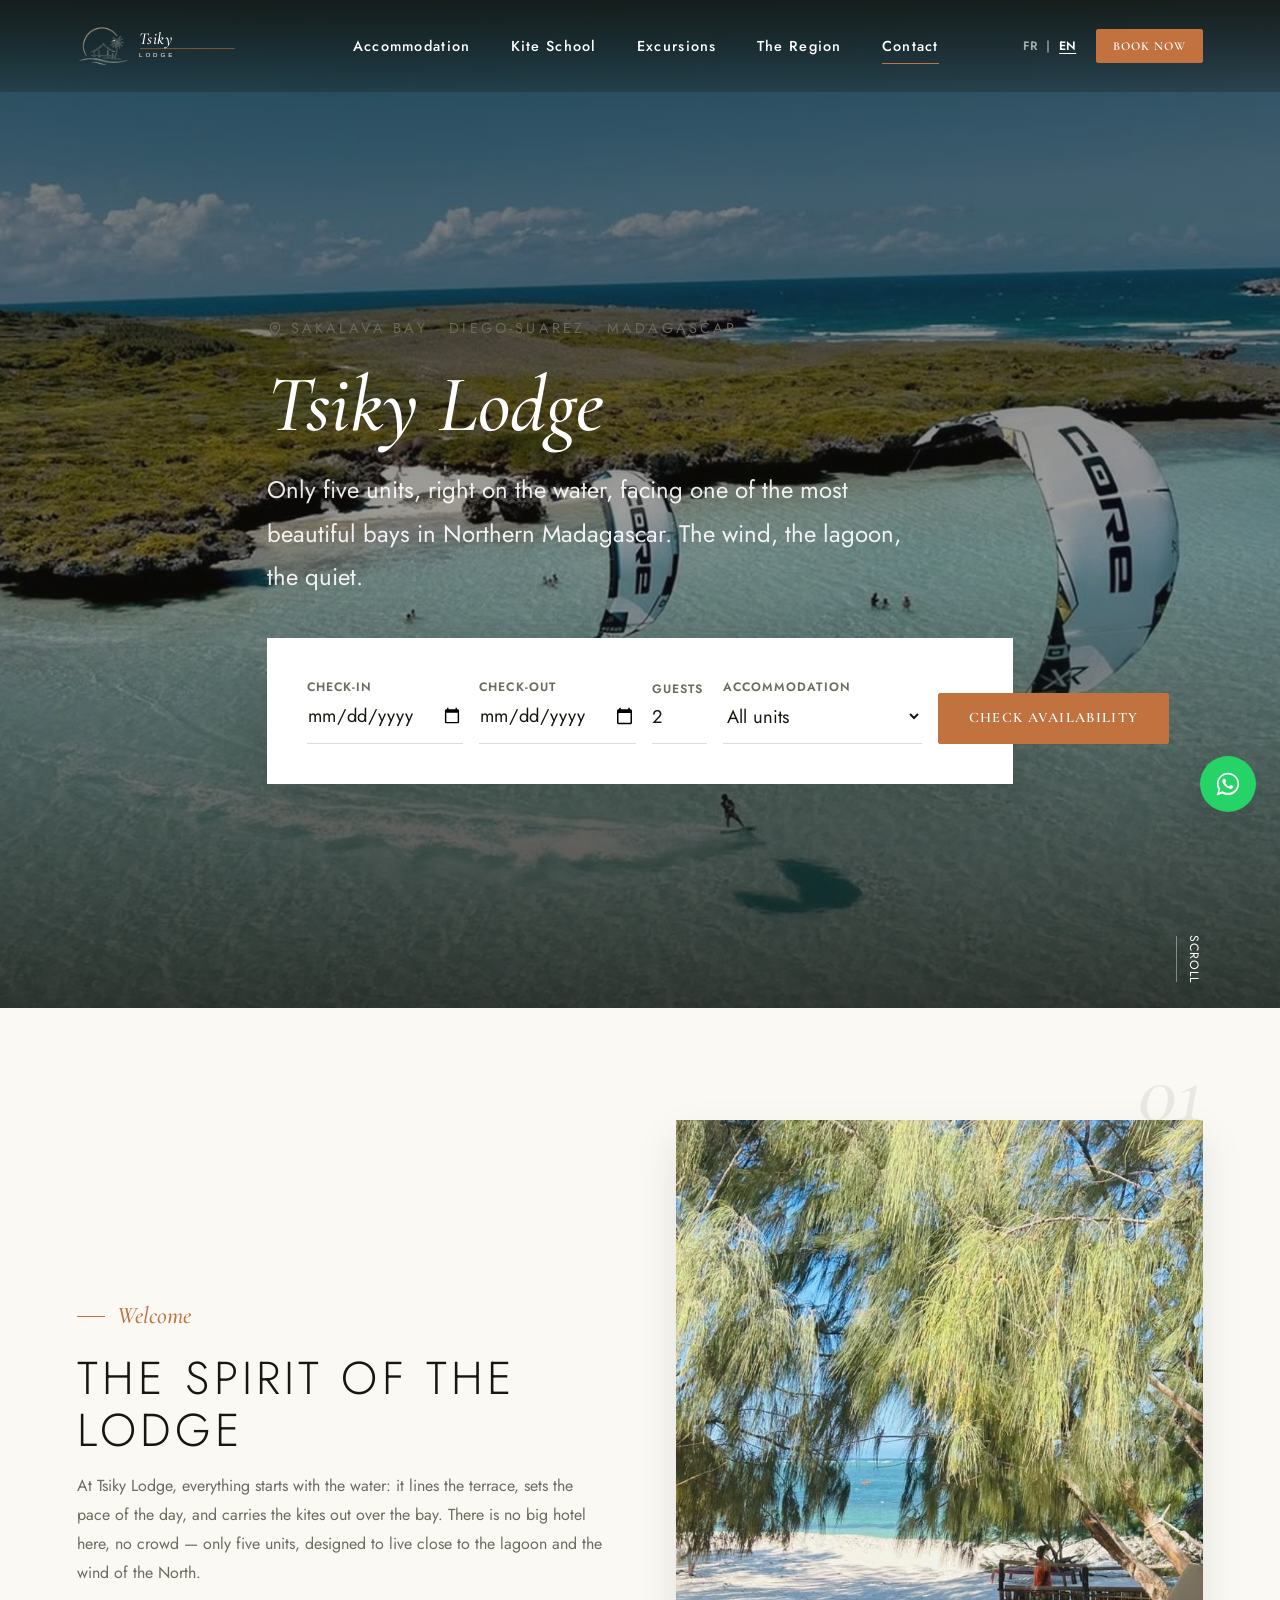
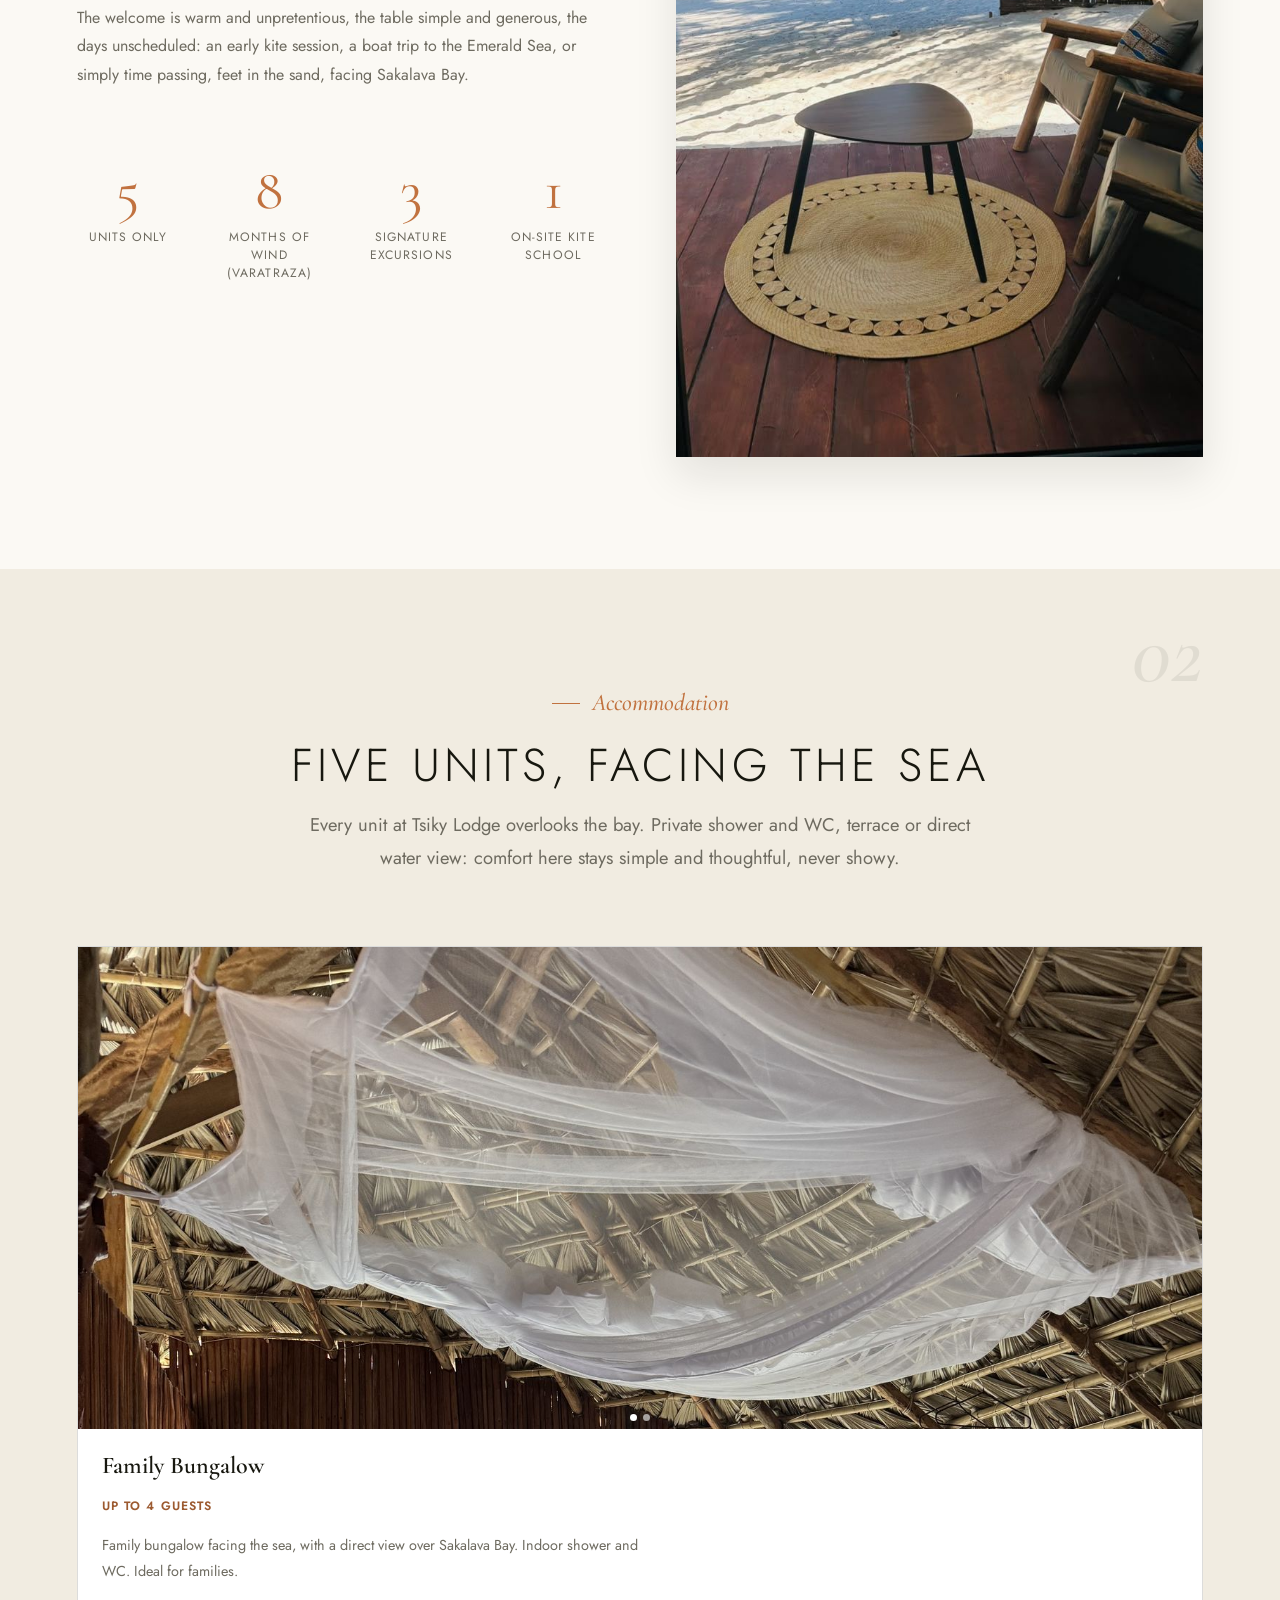
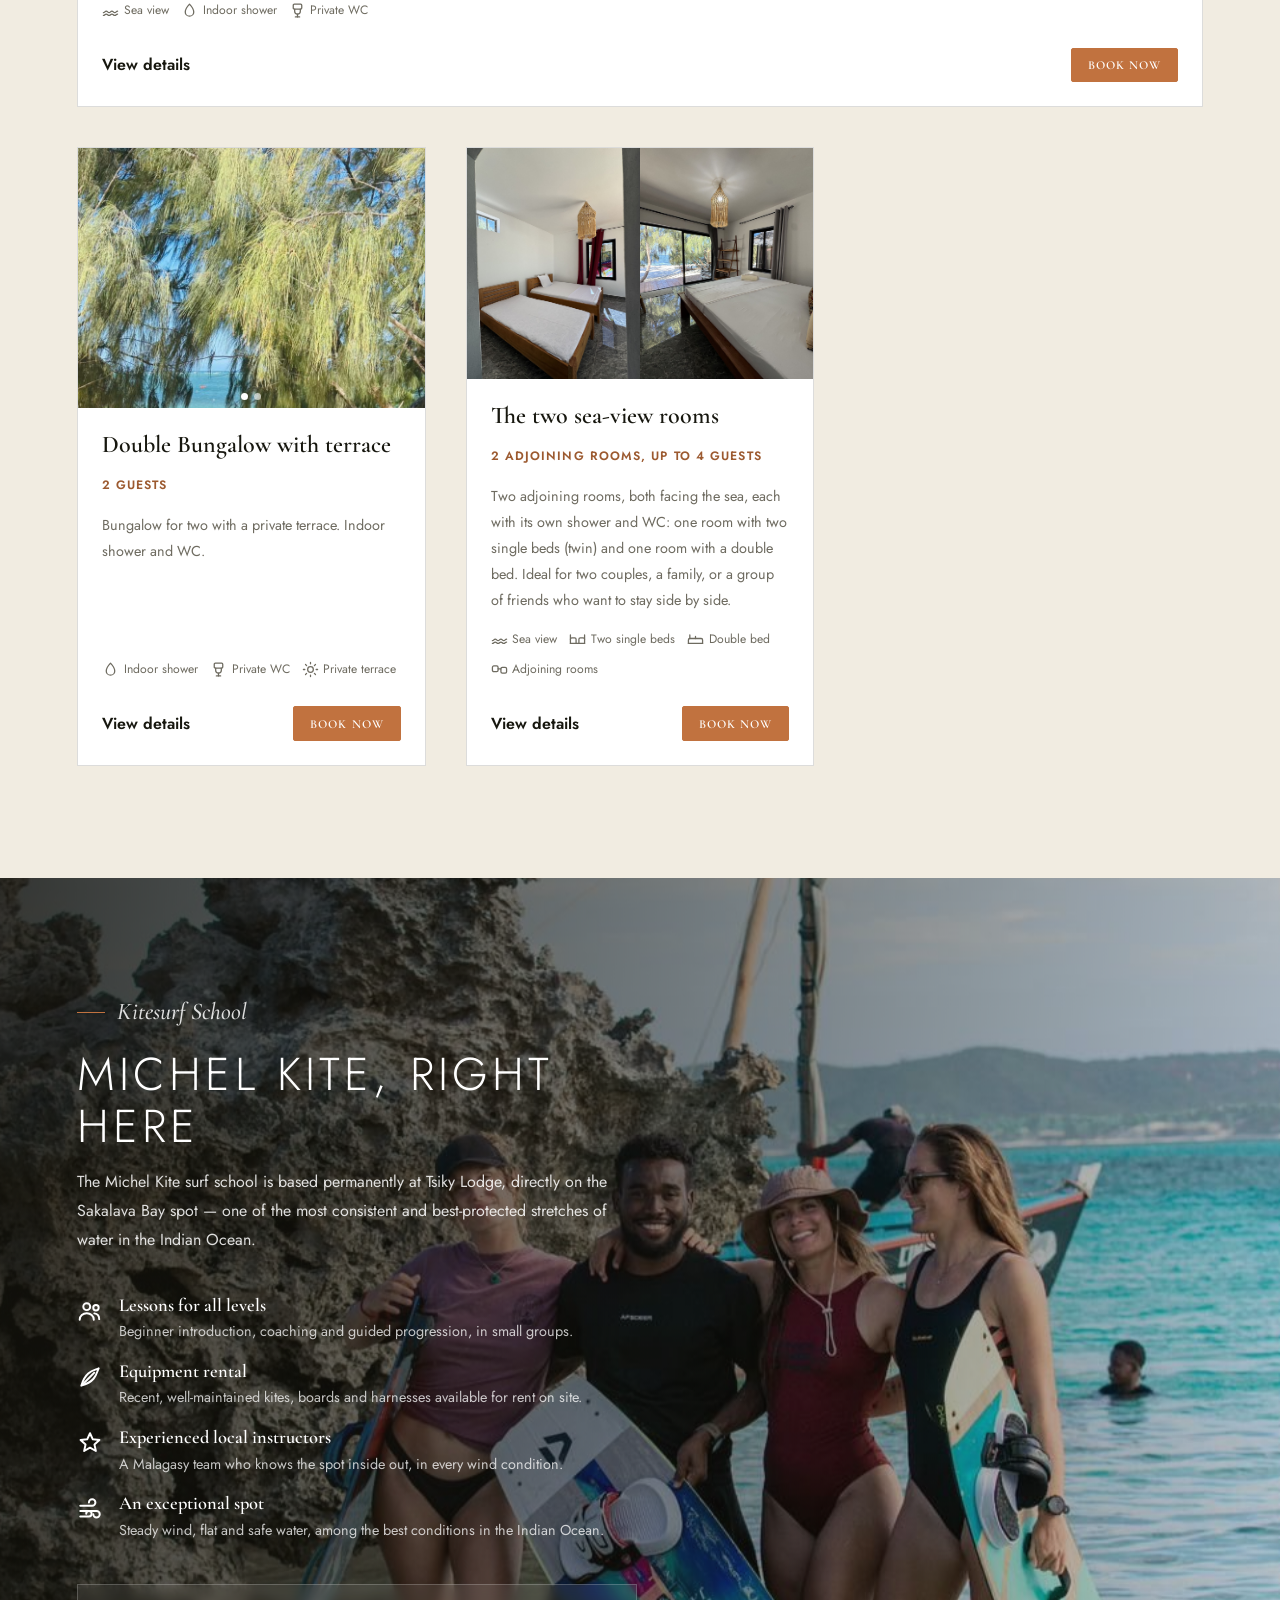
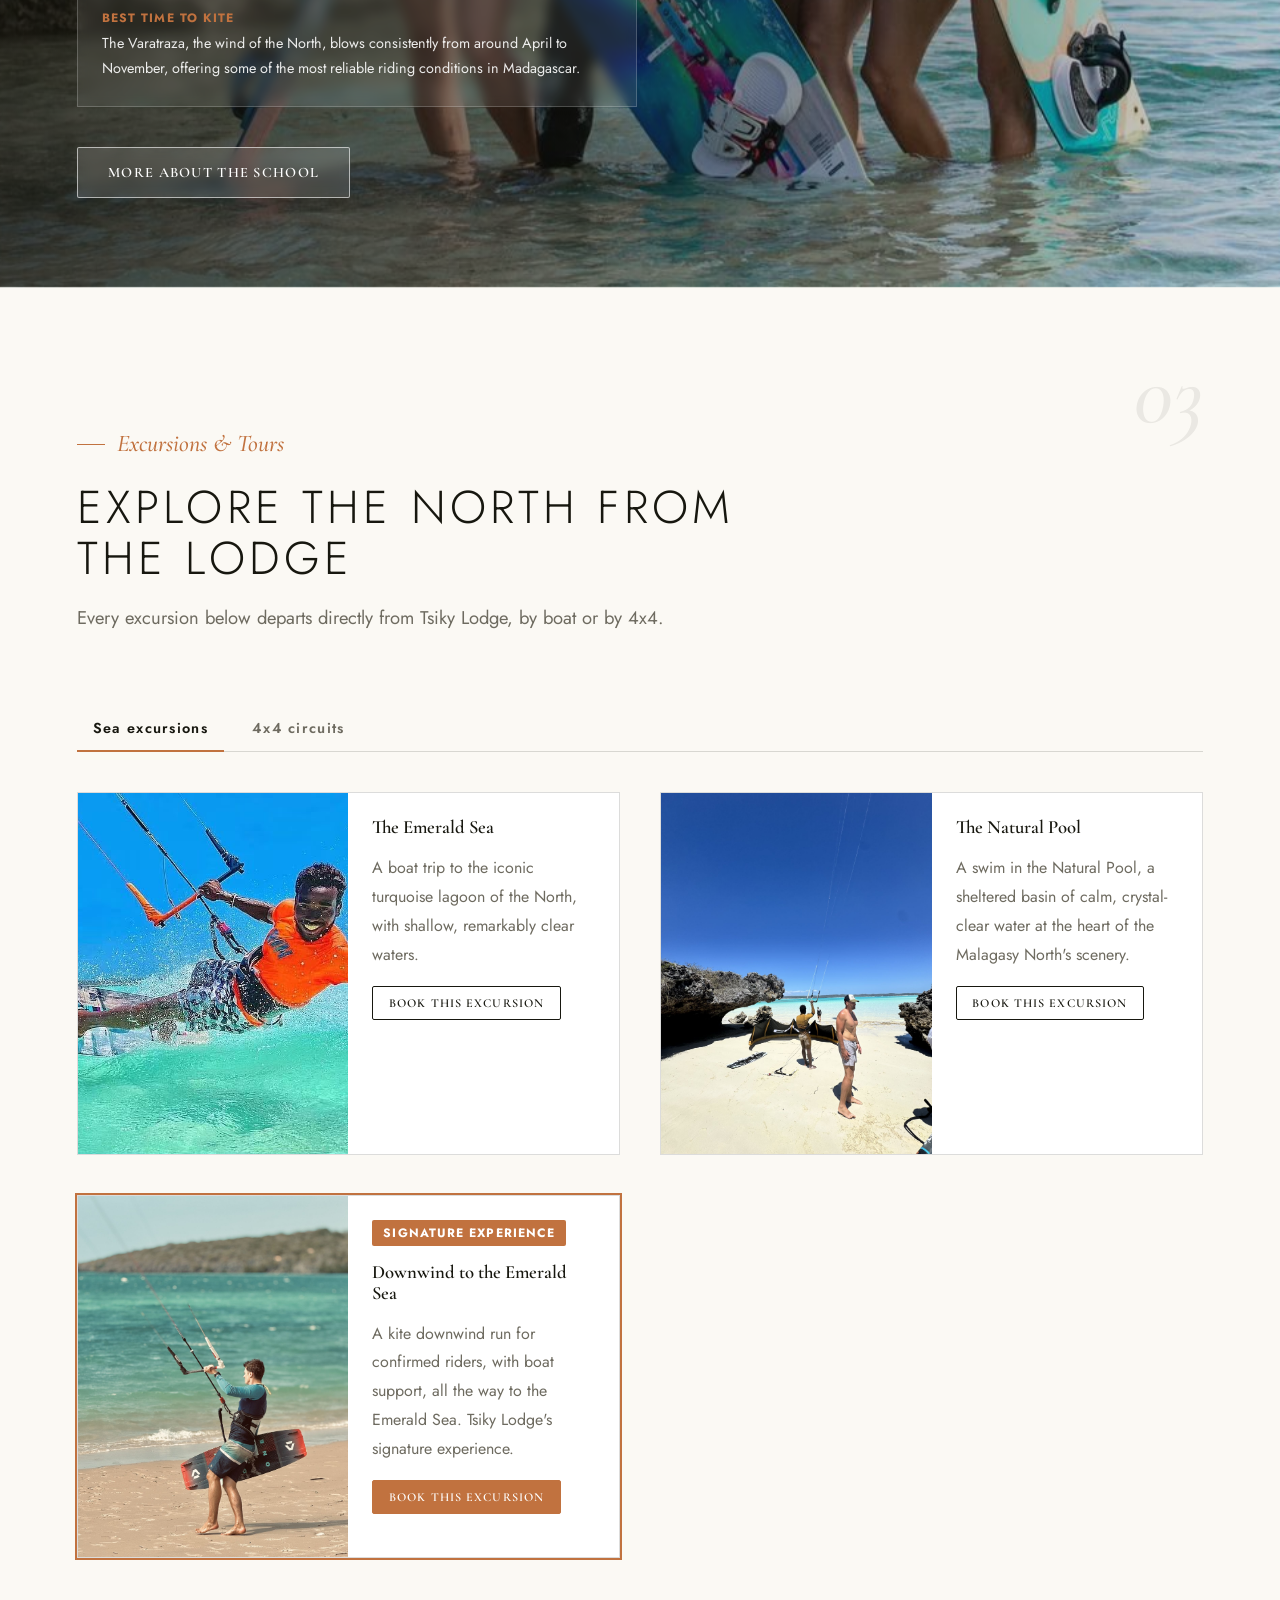
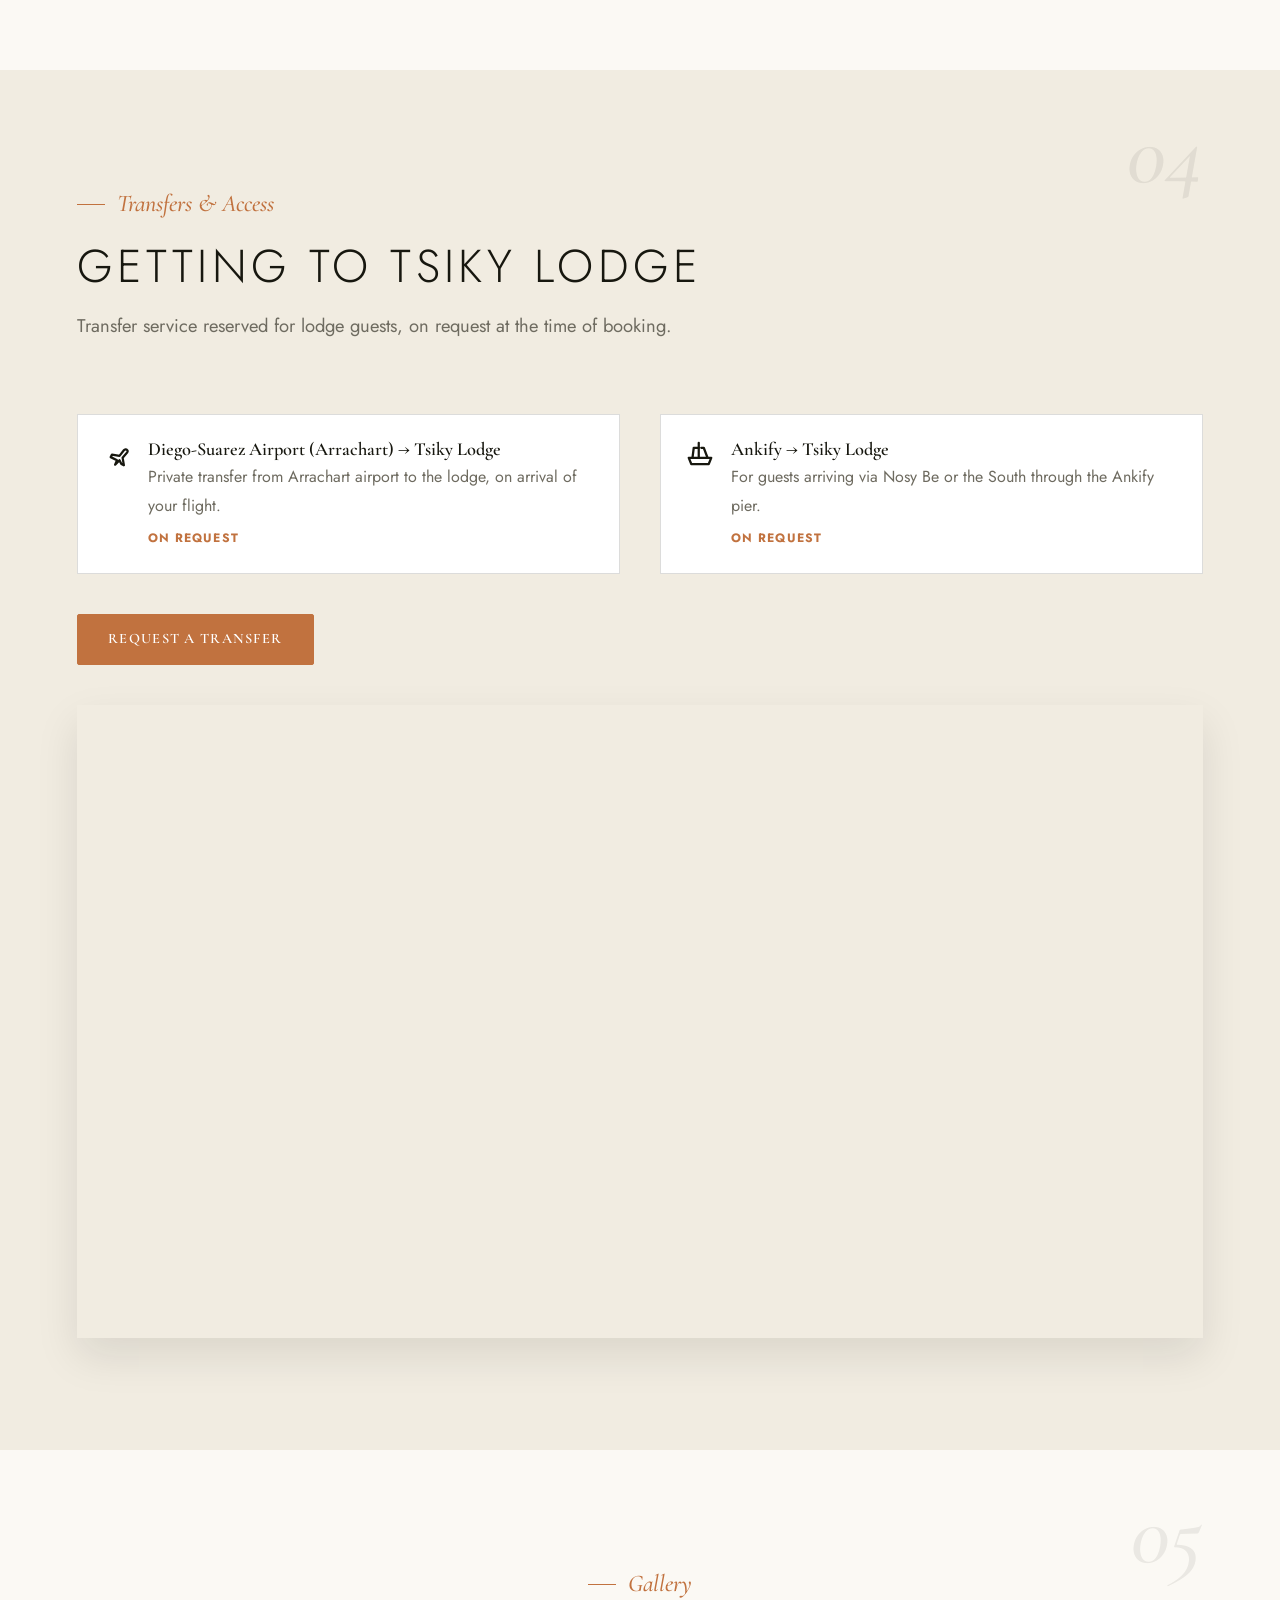
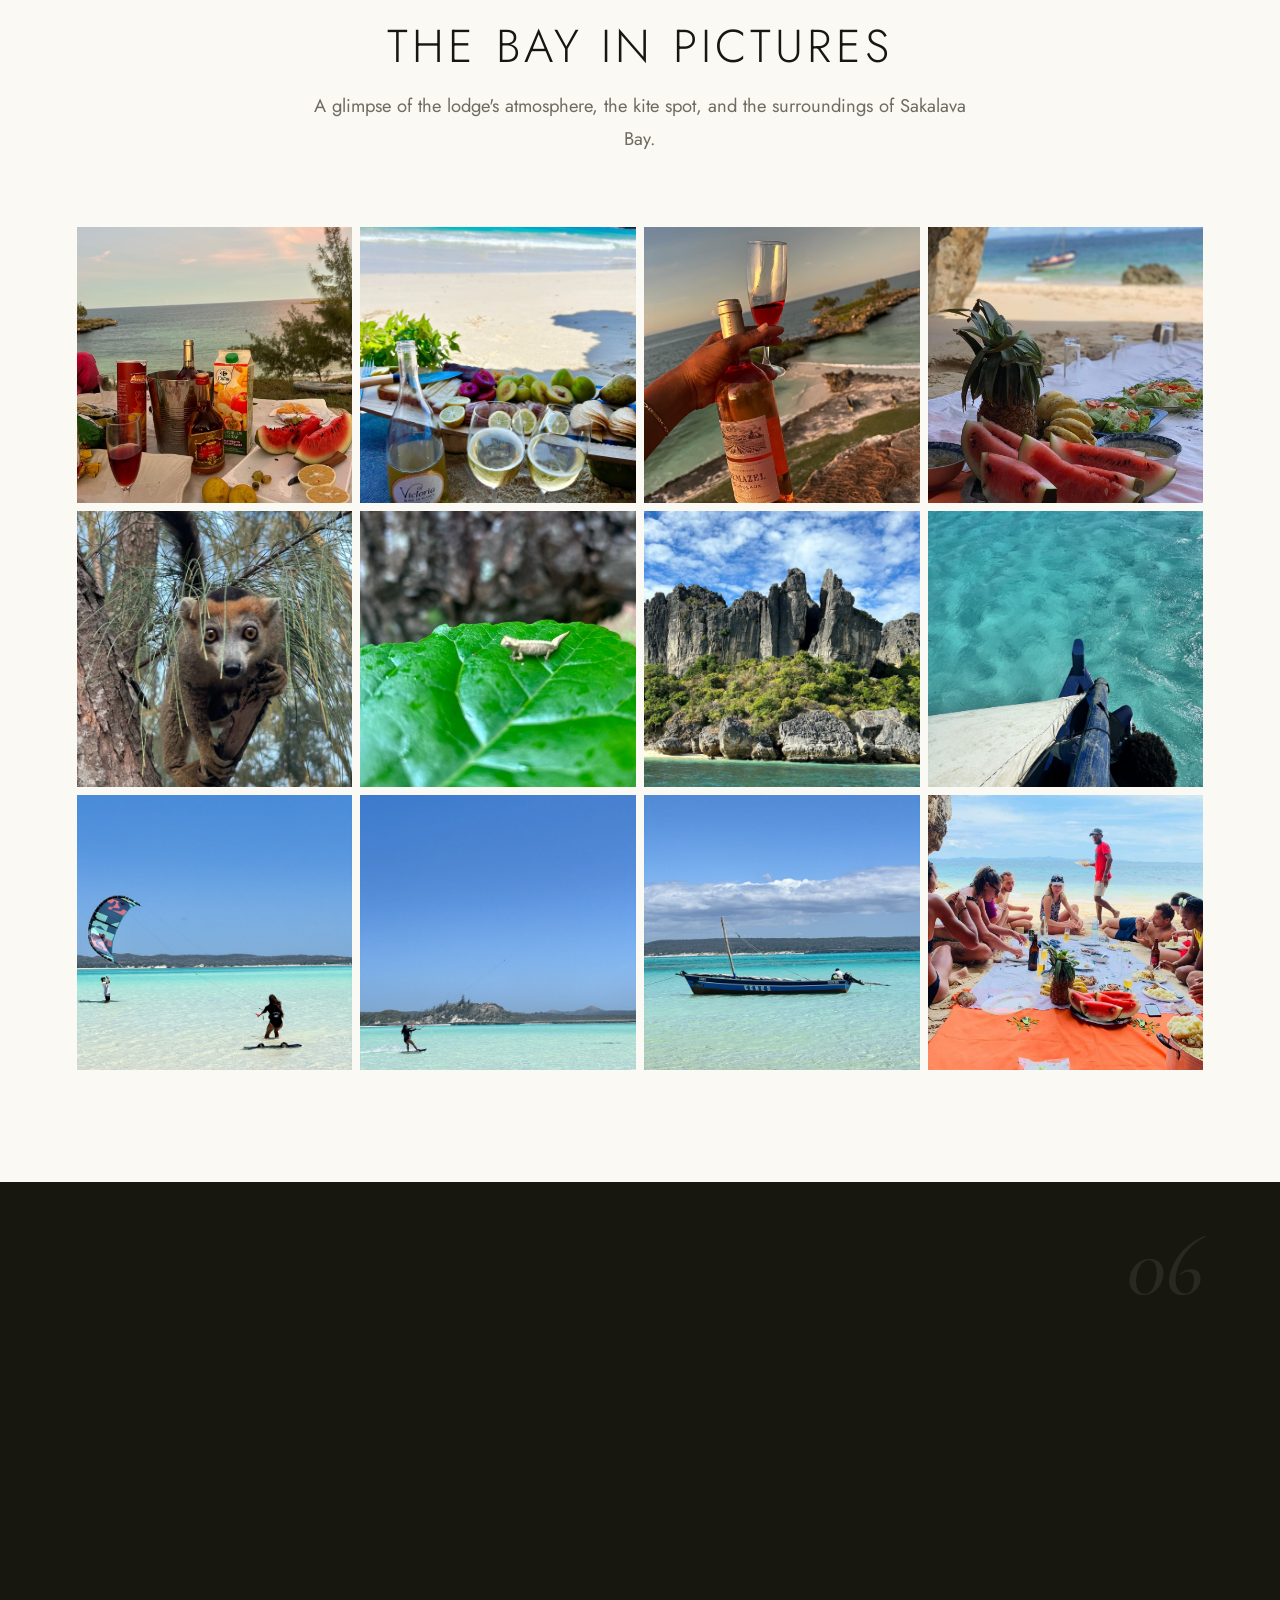
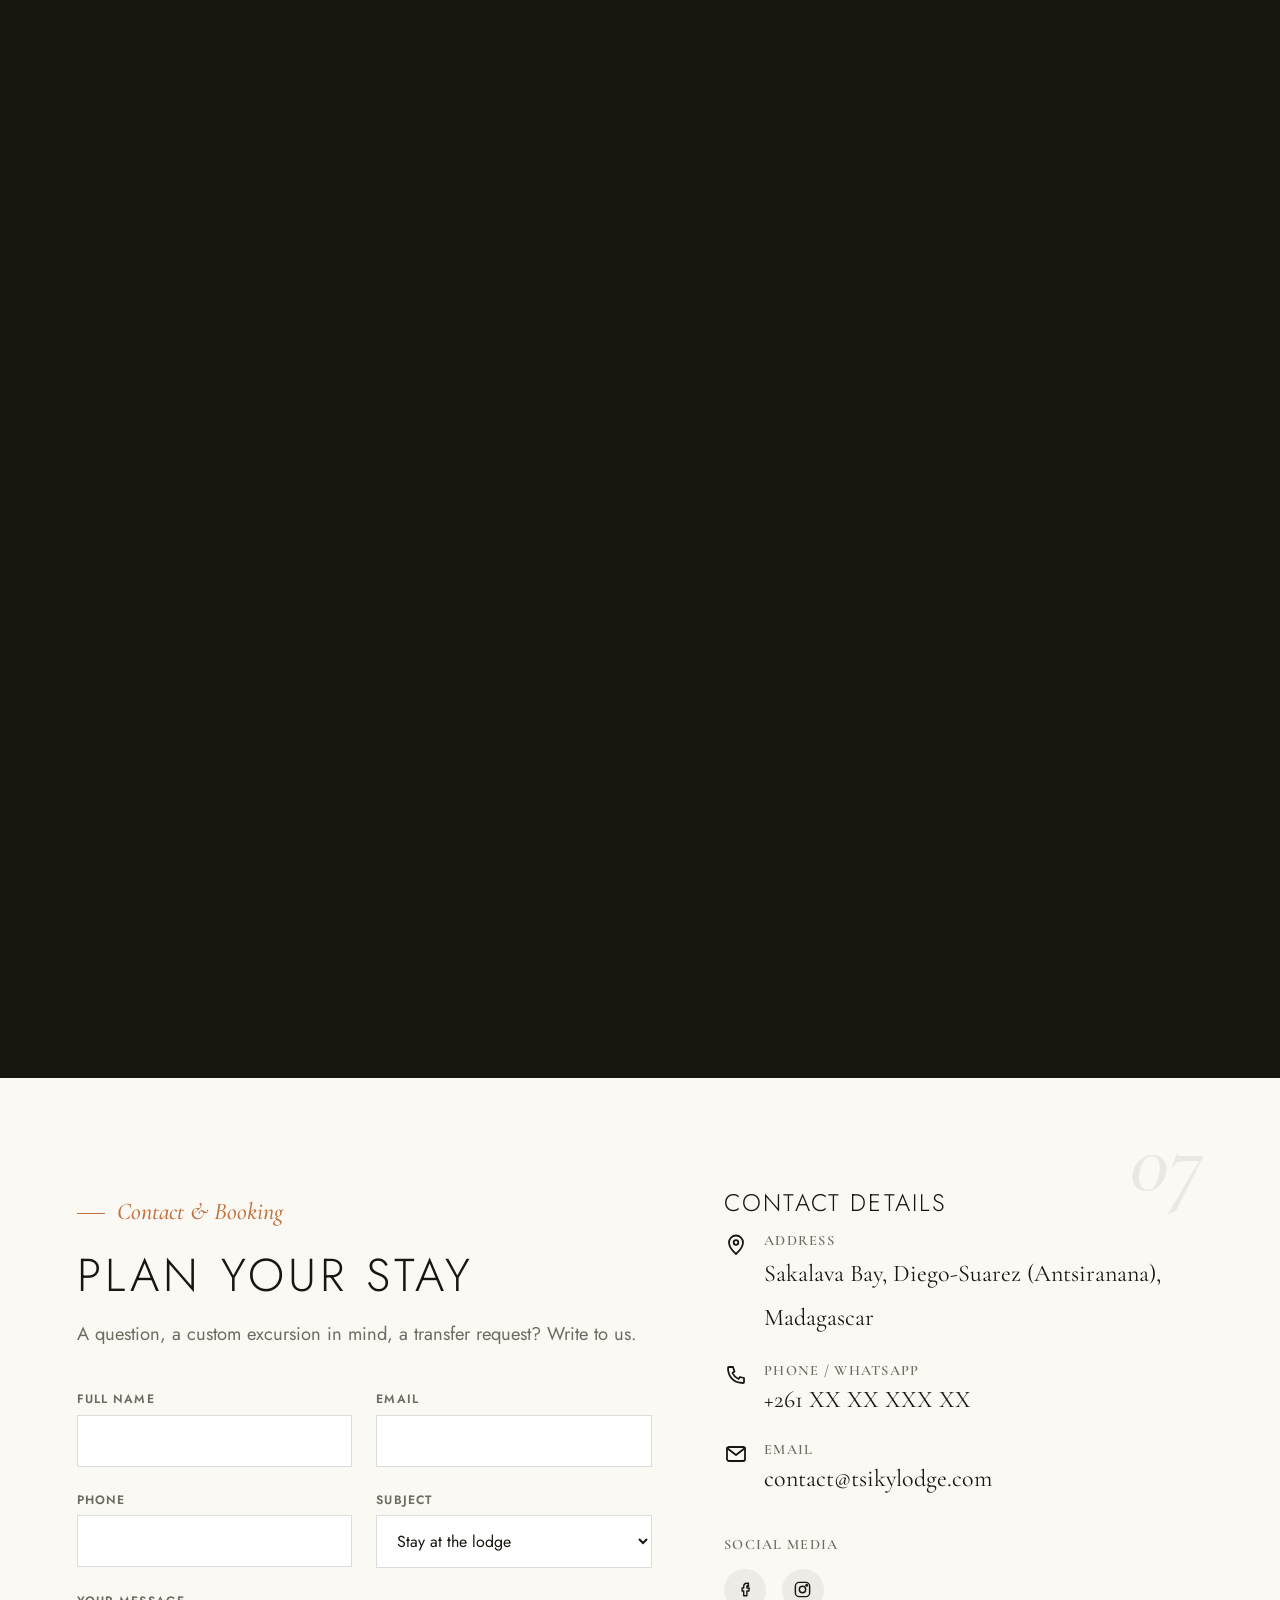
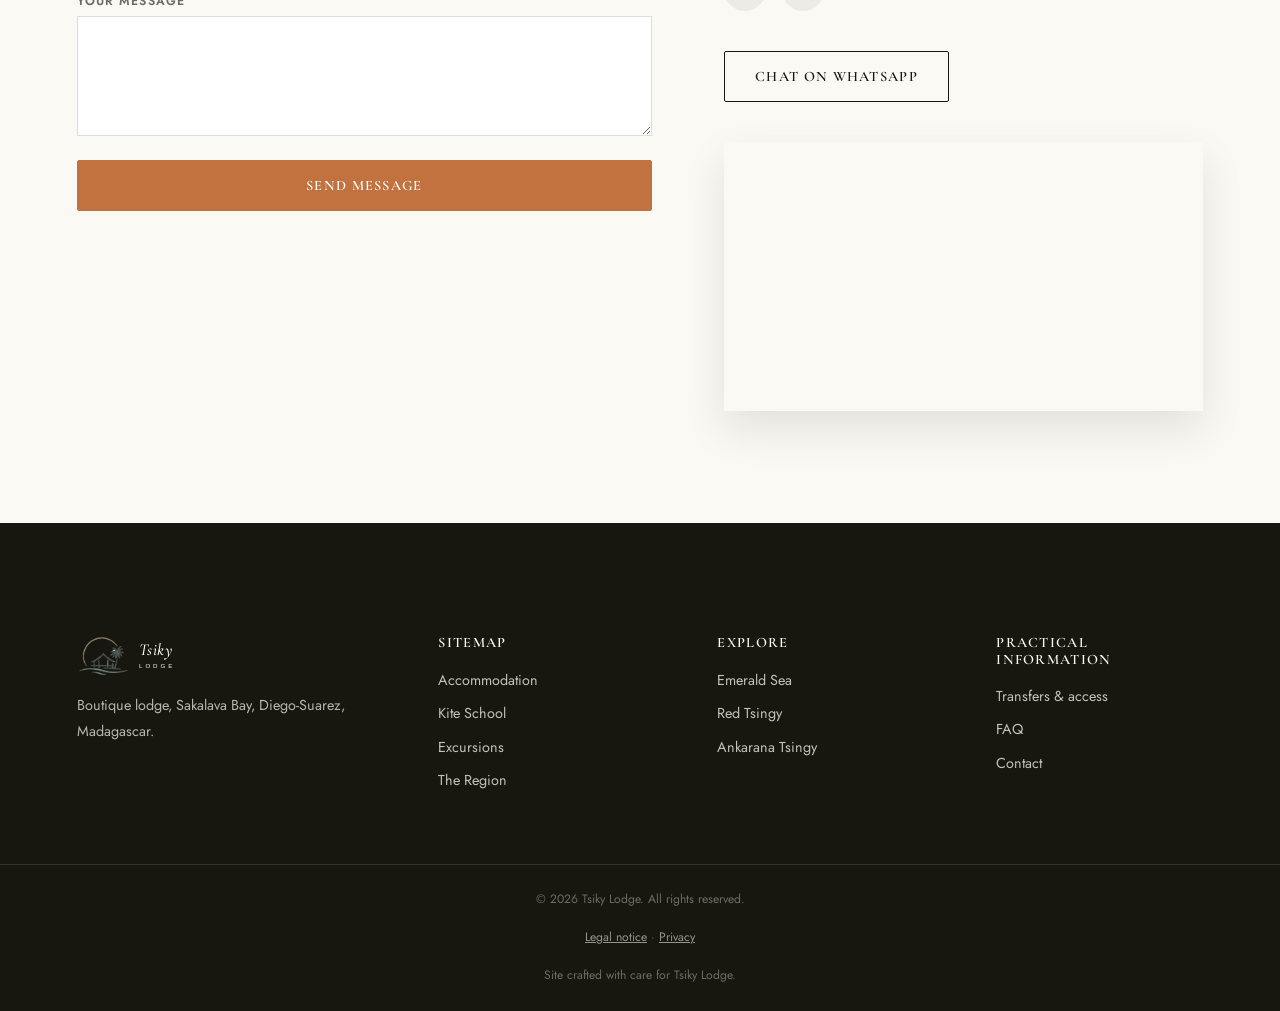
==== commit 49cec15e: "feat: intègre les vraies photos, corrige les bugs et nettoie les placeholders - Remplace les 47 plac" ====
--- a/index.html
+++ b/index.html
@@ -15,7 +15,7 @@
 <meta property="og:site_name" content="Tsiky Lodge">
 <meta property="og:title" content="Tsiky Lodge — Baie Sakalava, Diego-Suarez" data-i18n-attr="content:meta.title.home">
 <meta property="og:description" content="5 unités seulement, pieds dans l'eau, face à la Baie Sakalava." data-i18n-attr="content:meta.description.home">
-<meta property="og:image" content="https://www.tsikylodge.com/assets/img/og-image.svg">
+<meta property="og:image" content="https://www.tsikylodge.com/assets/img/og-image.jpg">
 <meta property="og:url" content="https://www.tsikylodge.com/index.html">
 <meta property="og:locale" content="fr_FR">
 <meta property="og:locale:alternate" content="en_US">
@@ -24,13 +24,13 @@
 <meta name="twitter:card" content="summary_large_image">
 <meta name="twitter:title" content="Tsiky Lodge — Baie Sakalava, Diego-Suarez" data-i18n-attr="content:meta.title.home">
 <meta name="twitter:description" content="5 unités seulement, pieds dans l'eau, face à la Baie Sakalava." data-i18n-attr="content:meta.description.home">
-<meta name="twitter:image" content="https://www.tsikylodge.com/assets/img/og-image.svg">
-
-<link rel="icon" href="assets/img/logo-tsiky-lodge.svg" type="image/svg+xml">
+<meta name="twitter:image" content="https://www.tsikylodge.com/assets/img/og-image.jpg">
+
+<link rel="icon" href="assets/img/favicon.png" type="image/png">
 
 <link rel="preconnect" href="https://fonts.googleapis.com">
 <link rel="preconnect" href="https://fonts.gstatic.com" crossorigin>
-<link href="https://fonts.googleapis.com/css2?family=Cormorant+Garamond:ital,wght@0,500;0,600;1,500;1,600https://fonts.googleapis.com/css2?family=Cormorant+Garamond:wght@500;600;700&family=Jost:wght@400;500;600&display=swapfamily=Jost:wght@300;400;500;600https://fonts.googleapis.com/css2?family=Cormorant+Garamond:wght@500;600;700&family=Jost:wght@400;500;600&display=swapdisplay=swap" rel="stylesheet">
+<link href="https://fonts.googleapis.com/css2?family=Cormorant+Garamond:ital,wght@0,500;0,600;1,500;1,600&family=Jost:wght@300;400;500;600&display=swap" rel="stylesheet">
 
 <link rel="stylesheet" href="css/reset.css">
 <link rel="stylesheet" href="css/variables.css">
@@ -45,7 +45,7 @@
       "@type": ["Hotel", "LodgingBusiness"],
       "name": "Tsiky Lodge",
       "description": "Lodge de charme de 5 unités, pieds dans l'eau, face à la Baie Sakalava, Diego-Suarez, Nord de Madagascar.",
-      "image": "https://www.tsikylodge.com/assets/img/hero-baie-sakalava.svg",
+      "image": "https://www.tsikylodge.com/assets/img/hero-baie-sakalava.jpg",
       "url": "https://www.tsikylodge.com/",
       "telephone": "+261-XX-XX-XXX-XX",
       "priceRange": "€€",
@@ -123,6 +123,7 @@
 <header class="site-header site-header--transparent" data-transparent-hero>
   <div class="container">
     <a href="index.html" class="logo" aria-label="Tsiky Lodge — accueil">
+      <img src="assets/img/logo-tsiky-lodge-icon.png" alt="" class="logo-icon" loading="lazy" width="60" height="47">
       <svg viewBox="0 0 320 90" role="img" aria-hidden="true"><text x="0" y="42" font-family="'Cormorant Garamond', Georgia, serif" font-size="40" letter-spacing="1" fill="#fff" font-weight="500" font-style="italic">Tsiky</text><text x="0" y="72" font-family="Arial, sans-serif" font-size="15" letter-spacing="7" fill="#C1723F">LODGE</text><line x1="2" y1="52" x2="230" y2="52" stroke="#C1723F" stroke-width="1.5"/></svg>
     </a>
 
@@ -154,6 +155,7 @@
 <div class="mobile-menu" id="mobile-menu">
   <div class="mobile-menu-top">
     <a href="index.html" class="logo" aria-label="Tsiky Lodge — accueil">
+      <img src="assets/img/logo-tsiky-lodge-icon.png" alt="" class="logo-icon" loading="lazy" width="60" height="47">
       <svg viewBox="0 0 320 90" role="img" aria-hidden="true"><text x="0" y="42" font-family="'Cormorant Garamond', Georgia, serif" font-size="40" letter-spacing="1" fill="#fff" font-weight="500" font-style="italic">Tsiky</text><text x="0" y="72" font-family="Arial, sans-serif" font-size="15" letter-spacing="7" fill="#C1723F">LODGE</text></svg>
     </a>
     <button class="mobile-menu-close" aria-label="Fermer le menu" data-i18n-attr="aria-label:nav.closeMenu"></button>
@@ -179,7 +181,7 @@
   <!-- ============ 1. Hero ============ -->
   <section class="hero">
     <div class="hero-media">
-      <img src="assets/img/hero-baie-sakalava.svg" alt="La Baie Sakalava au coucher du soleil" data-i18n-attr="alt:hero.eyebrow" width="1920" height="1080" fetchpriority="high">
+      <img src="assets/img/hero-baie-sakalava.jpg" alt="La Baie Sakalava au coucher du soleil" data-i18n-attr="alt:hero.eyebrow" width="1920" height="1080" fetchpriority="high">
     </div>
     <div class="container hero-content">
       <p class="hero-eyebrow"><svg width="16" height="16" aria-hidden="true"><use href="#icon-pin"></use></svg><span data-i18n="hero.eyebrow">Baie Sakalava · Diego-Suarez · Madagascar</span></p>
@@ -256,7 +258,7 @@
         </div>
       </div>
       <div class="intro-media" data-reveal>
-        <img src="assets/img/bungalow-double-03.svg" loading="lazy" width="1600" height="1067" alt="Terrasse du lodge face à la Baie Sakalava" data-i18n-attr="alt:intro.imageAlt">
+        <img src="assets/img/chambre-double-03.jpg" loading="lazy" width="1600" height="1067" alt="Terrasse du lodge face à la Baie Sakalava" data-i18n-attr="alt:intro.imageAlt">
       </div>
     </div>
   </section>
@@ -276,10 +278,8 @@
         <article class="accom-card accom-card--feature" data-reveal>
           <div class="accom-card__media" data-carousel>
             <div data-carousel-track>
-              <img src="assets/img/bungalow-familial-01.svg" loading="lazy" width="1600" height="1067" alt="Bungalow Familial, vue sur la Baie Sakalava" data-i18n-attr="alt:accom.familial.alt1">
-              <img src="assets/img/bungalow-familial-02.svg" loading="lazy" width="1600" height="1067" alt="Intérieur du Bungalow Familial" data-i18n-attr="alt:accom.familial.alt2">
-              <img src="assets/img/bungalow-familial-03.svg" loading="lazy" width="1600" height="1067" alt="Salle de douche du Bungalow Familial" data-i18n-attr="alt:accom.familial.alt3">
-              <img src="assets/img/bungalow-familial-04.svg" loading="lazy" width="1600" height="1067" alt="Terrasse du Bungalow Familial au coucher du soleil" data-i18n-attr="alt:accom.familial.alt4">
+              <img src="assets/img/bungalow-familial-01.jpg" loading="lazy" width="1600" height="1067" alt="Bungalow Familial, vue sur la Baie Sakalava" data-i18n-attr="alt:accom.familial.alt1">
+              <img src="assets/img/bungalow-familial-02.jpg" loading="lazy" width="1600" height="1067" alt="Intérieur du Bungalow Familial" data-i18n-attr="alt:accom.familial.alt2">
             </div>
             <button class="carousel-nav carousel-nav--prev" aria-label="Photo précédente"><svg width="18" height="18" aria-hidden="true"><use href="#icon-chevron-left"></use></svg></button>
             <button class="carousel-nav carousel-nav--next" aria-label="Photo suivante"><svg width="18" height="18" aria-hidden="true"><use href="#icon-chevron-right"></use></svg></button>
@@ -305,10 +305,8 @@
         <article class="accom-card" data-reveal>
           <div class="accom-card__media" data-carousel>
             <div data-carousel-track>
-              <img src="assets/img/bungalow-double-01.svg" loading="lazy" width="1600" height="1067" alt="Bungalow Double et sa terrasse privative" data-i18n-attr="alt:accom.double.alt1">
-              <img src="assets/img/bungalow-double-02.svg" loading="lazy" width="1600" height="1067" alt="Chambre du Bungalow Double" data-i18n-attr="alt:accom.double.alt2">
-              <img src="assets/img/bungalow-double-03.svg" loading="lazy" width="1600" height="1067" alt="Terrasse privative du Bungalow Double" data-i18n-attr="alt:accom.double.alt3">
-              <img src="assets/img/bungalow-double-04.svg" loading="lazy" width="1600" height="1067" alt="Vue depuis le Bungalow Double" data-i18n-attr="alt:accom.double.alt4">
+              <img src="assets/img/chambre-double-03.jpg" loading="lazy" width="1600" height="1067" alt="Terrasse privative du Bungalow Double, vue mer" data-i18n-attr="alt:accom.double.alt1">
+              <img src="assets/img/chambre-double-04.jpg" loading="lazy" width="1600" height="1067" alt="Coin salon de la terrasse privative, vue mer" data-i18n-attr="alt:accom.double.alt2">
             </div>
             <button class="carousel-nav carousel-nav--prev" aria-label="Photo précédente"><svg width="18" height="18" aria-hidden="true"><use href="#icon-chevron-left"></use></svg></button>
             <button class="carousel-nav carousel-nav--next" aria-label="Photo suivante"><svg width="18" height="18" aria-hidden="true"><use href="#icon-chevron-right"></use></svg></button>
@@ -333,8 +331,8 @@
         <!-- Deux chambres face à la mer -->
         <article class="accom-card accom-card--twin" data-reveal>
           <div class="accom-card__media">
-            <img src="assets/img/chambre-twin-01.svg" loading="lazy" alt="Chambre Twin face à la mer, deux lits séparés" data-i18n-attr="alt:accom.twin.alt1">
-            <img src="assets/img/chambre-double-01.svg" loading="lazy" alt="Chambre Double face à la mer, lit double" data-i18n-attr="alt:accom.double2.alt1">
+            <img src="assets/img/chambre-twin-01.jpg" loading="lazy" alt="Chambre Twin face à la mer, deux lits séparés" data-i18n-attr="alt:accom.twin.alt1">
+            <img src="assets/img/chambre-double-01.jpg" loading="lazy" alt="Chambre Double face à la mer, lit double" data-i18n-attr="alt:accom.double2.alt1">
           </div>
           <div class="accom-card__body">
             <h3 class="accom-card__title" data-i18n="accom.twindouble.name">Les deux chambres face à la mer</h3>
@@ -359,7 +357,7 @@
   <!-- ============ 4. Michel Kite ============ -->
   <section id="kite" class="kite-section" aria-labelledby="kite-title">
     <div class="kite-bg" data-parallax="0.2">
-      <img src="assets/img/kite-michel-kite-01.svg" loading="lazy" width="1600" height="1067" alt="Kitesurfeur sur la Baie Sakalava au coucher du soleil" data-i18n-attr="alt:kite.imageAlt">
+      <img src="assets/img/kite-michel-kite-01.jpg" loading="lazy" width="1600" height="1067" alt="Kitesurfeur sur la Baie Sakalava au coucher du soleil" data-i18n-attr="alt:kite.imageAlt">
     </div>
     <div class="container">
       <div class="kite-content" data-reveal>
@@ -416,7 +414,7 @@
           <div class="excursion-grid">
             <article class="excursion-card" data-reveal>
               <div class="excursion-card__media">
-                <img src="assets/img/mer-emeraude-01.svg" loading="lazy" width="1600" height="1067" alt="Lagon turquoise de la Mer d'Émeraude vu du bateau" data-i18n-attr="alt:excursion.emeraude.alt">
+                <img src="assets/img/mer-emeraude-01.jpg" loading="lazy" width="1600" height="1067" alt="Lagon turquoise de la Mer d'Émeraude vu du bateau" data-i18n-attr="alt:excursion.emeraude.alt">
               </div>
               <div class="excursion-card__body">
                 <h3 data-i18n="excursion.emeraude.title">La Mer d'Émeraude</h3>
@@ -427,7 +425,7 @@
 
             <article class="excursion-card" data-reveal>
               <div class="excursion-card__media">
-                <img src="assets/img/piscine-naturelle-01.svg" loading="lazy" width="1600" height="1067" alt="Baignade dans la Piscine Naturelle" data-i18n-attr="alt:excursion.piscine.alt">
+                <img src="assets/img/piscine-naturelle-01.jpg" loading="lazy" width="1600" height="1067" alt="Baignade dans la Piscine Naturelle" data-i18n-attr="alt:excursion.piscine.alt">
               </div>
               <div class="excursion-card__body">
                 <h3 data-i18n="excursion.piscine.title">La Piscine Naturelle</h3>
@@ -438,7 +436,7 @@
 
             <article class="excursion-card excursion-card--signature" data-reveal>
               <div class="excursion-card__media">
-                <img src="assets/img/downwind-01.svg" loading="lazy" width="1600" height="1067" alt="Rider en downwind kite vers la Mer d'Émeraude" data-i18n-attr="alt:excursion.downwind.alt">
+                <img src="assets/img/downwind-01.jpg" loading="lazy" width="1600" height="1067" alt="Rider en downwind kite vers la Mer d'Émeraude" data-i18n-attr="alt:excursion.downwind.alt">
               </div>
               <div class="excursion-card__body">
                 <span class="badge-signature" data-i18n="excursion.downwind.badge">Expérience signature</span>
@@ -461,7 +459,7 @@
               </div>
             </article>
             <article class="circuit-card" data-reveal>
-              <img src="assets/img/tsingy-rouge-01.svg" loading="lazy" width="1600" height="1067" alt="Formations rocheuses du Tsingy Rouge" data-i18n-attr="alt:circuit.tsingyrouge.alt">
+              <img src="assets/img/tsingy-rouge-01.jpg" loading="lazy" width="1600" height="1067" alt="Formations rocheuses du Tsingy Rouge" data-i18n-attr="alt:circuit.tsingyrouge.alt">
               <div class="circuit-card__body">
                 <h3 data-i18n="circuit.tsingyrouge.title">Le Tsingy Rouge</h3>
                 <p data-i18n="circuit.tsingyrouge.desc">Formations rocheuses de latérite sculptées par l'érosion.</p>
@@ -469,7 +467,7 @@
               </div>
             </article>
             <article class="circuit-card" data-reveal>
-              <img src="assets/img/tsingy-ankarana-01.svg" loading="lazy" width="1600" height="1067" alt="Massif karstique des Tsingy de l'Ankarana" data-i18n-attr="alt:circuit.ankarana.alt">
+              <img src="assets/img/tsingy-ankarana-01.jpg" loading="lazy" width="1600" height="1067" alt="Massif karstique des Tsingy de l'Ankarana" data-i18n-attr="alt:circuit.ankarana.alt">
               <div class="circuit-card__body">
                 <h3 data-i18n="circuit.ankarana.title">Les Tsingy de l'Ankarana</h3>
                 <p data-i18n="circuit.ankarana.desc">Le massif karstique de l'Ankarana, ses forêts sèches, ses grottes.</p>
@@ -533,18 +531,18 @@
 
       <div class="gallery-grid">
         <!-- 12 vignettes -->
-        <div class="gallery-item" data-reveal><img src="assets/img/galerie-01.svg" loading="lazy" width="1200" height="900" alt="Photo de la galerie Tsiky Lodge 1" data-i18n-attr="alt:gallery.imageAlt"></div>
-        <div class="gallery-item" data-reveal><img src="assets/img/galerie-02.svg" loading="lazy" width="1200" height="900" alt="Photo de la galerie Tsiky Lodge 2" data-i18n-attr="alt:gallery.imageAlt"></div>
-        <div class="gallery-item" data-reveal><img src="assets/img/galerie-03.svg" loading="lazy" width="1200" height="900" alt="Photo de la galerie Tsiky Lodge 3" data-i18n-attr="alt:gallery.imageAlt"></div>
-        <div class="gallery-item" data-reveal><img src="assets/img/galerie-04.svg" loading="lazy" width="1200" height="900" alt="Photo de la galerie Tsiky Lodge 4" data-i18n-attr="alt:gallery.imageAlt"></div>
-        <div class="gallery-item" data-reveal><img src="assets/img/galerie-05.svg" loading="lazy" width="1200" height="900" alt="Photo de la galerie Tsiky Lodge 5" data-i18n-attr="alt:gallery.imageAlt"></div>
-        <div class="gallery-item" data-reveal><img src="assets/img/galerie-06.svg" loading="lazy" width="1200" height="900" alt="Photo de la galerie Tsiky Lodge 6" data-i18n-attr="alt:gallery.imageAlt"></div>
-        <div class="gallery-item" data-reveal><img src="assets/img/galerie-07.svg" loading="lazy" width="1200" height="900" alt="Photo de la galerie Tsiky Lodge 7" data-i18n-attr="alt:gallery.imageAlt"></div>
-        <div class="gallery-item" data-reveal><img src="assets/img/galerie-08.svg" loading="lazy" width="1200" height="900" alt="Photo de la galerie Tsiky Lodge 8" data-i18n-attr="alt:gallery.imageAlt"></div>
-        <div class="gallery-item" data-reveal><img src="assets/img/galerie-09.svg" loading="lazy" width="1200" height="900" alt="Photo de la galerie Tsiky Lodge 9" data-i18n-attr="alt:gallery.imageAlt"></div>
-        <div class="gallery-item" data-reveal><img src="assets/img/galerie-10.svg" loading="lazy" width="1200" height="900" alt="Photo de la galerie Tsiky Lodge 10" data-i18n-attr="alt:gallery.imageAlt"></div>
-        <div class="gallery-item" data-reveal><img src="assets/img/galerie-11.svg" loading="lazy" width="1200" height="900" alt="Photo de la galerie Tsiky Lodge 11" data-i18n-attr="alt:gallery.imageAlt"></div>
-        <div class="gallery-item" data-reveal><img src="assets/img/galerie-12.svg" loading="lazy" width="1200" height="900" alt="Photo de la galerie Tsiky Lodge 12" data-i18n-attr="alt:gallery.imageAlt"></div>
+        <div class="gallery-item" data-reveal><img src="assets/img/galerie-01.jpg" loading="lazy" width="1200" height="900" alt="Photo de la galerie Tsiky Lodge 1" data-i18n-attr="alt:gallery.imageAlt"></div>
+        <div class="gallery-item" data-reveal><img src="assets/img/galerie-02.jpg" loading="lazy" width="1200" height="900" alt="Photo de la galerie Tsiky Lodge 2" data-i18n-attr="alt:gallery.imageAlt"></div>
+        <div class="gallery-item" data-reveal><img src="assets/img/galerie-03.jpg" loading="lazy" width="1200" height="900" alt="Photo de la galerie Tsiky Lodge 3" data-i18n-attr="alt:gallery.imageAlt"></div>
+        <div class="gallery-item" data-reveal><img src="assets/img/galerie-04.jpg" loading="lazy" width="1200" height="900" alt="Photo de la galerie Tsiky Lodge 4" data-i18n-attr="alt:gallery.imageAlt"></div>
+        <div class="gallery-item" data-reveal><img src="assets/img/galerie-05.jpg" loading="lazy" width="1200" height="900" alt="Photo de la galerie Tsiky Lodge 5" data-i18n-attr="alt:gallery.imageAlt"></div>
+        <div class="gallery-item" data-reveal><img src="assets/img/galerie-06.jpg" loading="lazy" width="1200" height="900" alt="Photo de la galerie Tsiky Lodge 6" data-i18n-attr="alt:gallery.imageAlt"></div>
+        <div class="gallery-item" data-reveal><img src="assets/img/galerie-07.jpg" loading="lazy" width="1200" height="900" alt="Photo de la galerie Tsiky Lodge 7" data-i18n-attr="alt:gallery.imageAlt"></div>
+        <div class="gallery-item" data-reveal><img src="assets/img/galerie-08.jpg" loading="lazy" width="1200" height="900" alt="Photo de la galerie Tsiky Lodge 8" data-i18n-attr="alt:gallery.imageAlt"></div>
+        <div class="gallery-item" data-reveal><img src="assets/img/galerie-09.jpg" loading="lazy" width="1200" height="900" alt="Photo de la galerie Tsiky Lodge 9" data-i18n-attr="alt:gallery.imageAlt"></div>
+        <div class="gallery-item" data-reveal><img src="assets/img/galerie-10.jpg" loading="lazy" width="1200" height="900" alt="Photo de la galerie Tsiky Lodge 10" data-i18n-attr="alt:gallery.imageAlt"></div>
+        <div class="gallery-item" data-reveal><img src="assets/img/galerie-11.jpg" loading="lazy" width="1200" height="900" alt="Photo de la galerie Tsiky Lodge 11" data-i18n-attr="alt:gallery.imageAlt"></div>
+        <div class="gallery-item" data-reveal><img src="assets/img/galerie-12.jpg" loading="lazy" width="1200" height="900" alt="Photo de la galerie Tsiky Lodge 12" data-i18n-attr="alt:gallery.imageAlt"></div>
       </div>
     </div>
 
@@ -564,7 +562,7 @@
     <span class="section-number" aria-hidden="true">06</span>
     <div class="container region-grid">
       <div data-reveal>
-        <img src="assets/img/tsingy-rouge-02.svg" loading="lazy" width="1600" height="1067" alt="Paysage côtier du Nord de Madagascar près de la Baie Sakalava" data-i18n-attr="alt:region.imageAlt" style="border-radius: var(--radius-lg); box-shadow: var(--shadow-md);">
+        <img src="assets/img/excursion-nosy-hara-01.jpg" loading="lazy" width="1200" height="1600" alt="Paysage côtier du Nord de Madagascar près de la Baie Sakalava" data-i18n-attr="alt:region.imageAlt" style="border-radius: var(--radius-lg); box-shadow: var(--shadow-md);">
       </div>
       <div data-reveal>
         <p class="section-kicker" data-i18n="region.kicker">La région</p>
@@ -700,7 +698,8 @@
   <div class="container footer-grid">
     <div class="footer-brand">
       <a href="index.html" class="logo" aria-label="Tsiky Lodge">
-        <svg viewBox="0 0 320 90" role="img" aria-hidden="true"><text x="0" y="42" font-family="'Cormorant Garamond', Georgia, serif" font-size="40" letter-spacing="1" fill="#FBF9F4" font-weight="500" font-style="italic">Tsiky</text><text x="0" y="72" font-family="Arial, sans-serif" font-size="15" letter-spacing="7" fill="#C1723F">LODGE</text></svg>
+        <img src="assets/img/logo-tsiky-lodge-icon.png" alt="" class="logo-icon" loading="lazy" width="60" height="47">
+      <svg viewBox="0 0 320 90" role="img" aria-hidden="true"><text x="0" y="42" font-family="'Cormorant Garamond', Georgia, serif" font-size="40" letter-spacing="1" fill="#FBF9F4" font-weight="500" font-style="italic">Tsiky</text><text x="0" y="72" font-family="Arial, sans-serif" font-size="15" letter-spacing="7" fill="#C1723F">LODGE</text></svg>
       </a>
       <p data-i18n="footer.tagline">Lodge de charme, Baie Sakalava, Diego-Suarez, Madagascar.</p>
     </div>
--- a/css/main.css
+++ b/css/main.css
@@ -376,13 +376,31 @@
 }
 
 .logo {
-  display: block;
-  width: 150px;
+  display: flex;
+  align-items: center;
+  gap: 0.55em;
+  width: 195px;
   transition: width var(--dur-base) var(--ease-standard);
 }
 
+.logo-icon {
+  height: 42px;
+  width: auto;
+  flex-shrink: 0;
+  transition: height var(--dur-base) var(--ease-standard);
+}
+
+.logo svg {
+  flex: 1;
+  min-width: 0;
+}
+
 .site-header--solid .logo {
-  width: 128px;
+  width: 170px;
+}
+
+.site-header--solid .logo-icon {
+  height: 36px;
 }
 
 .main-nav {
